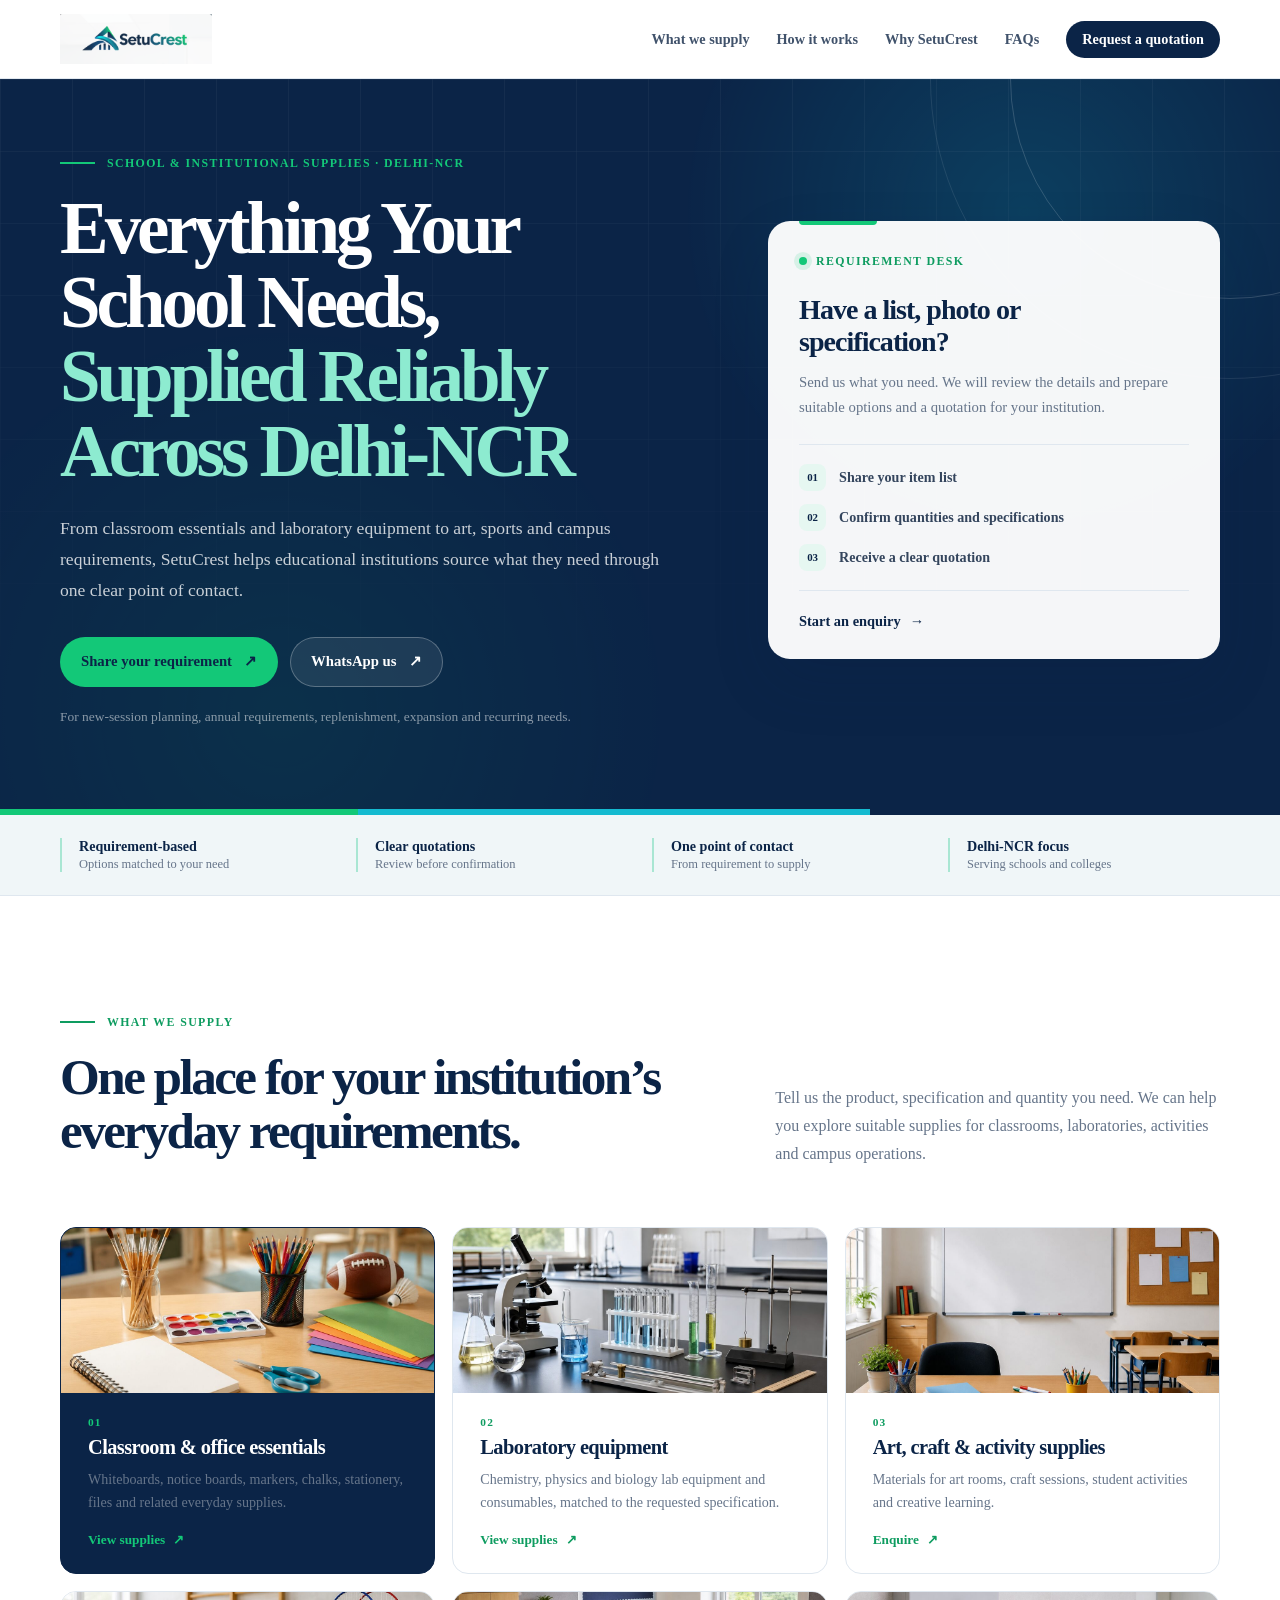
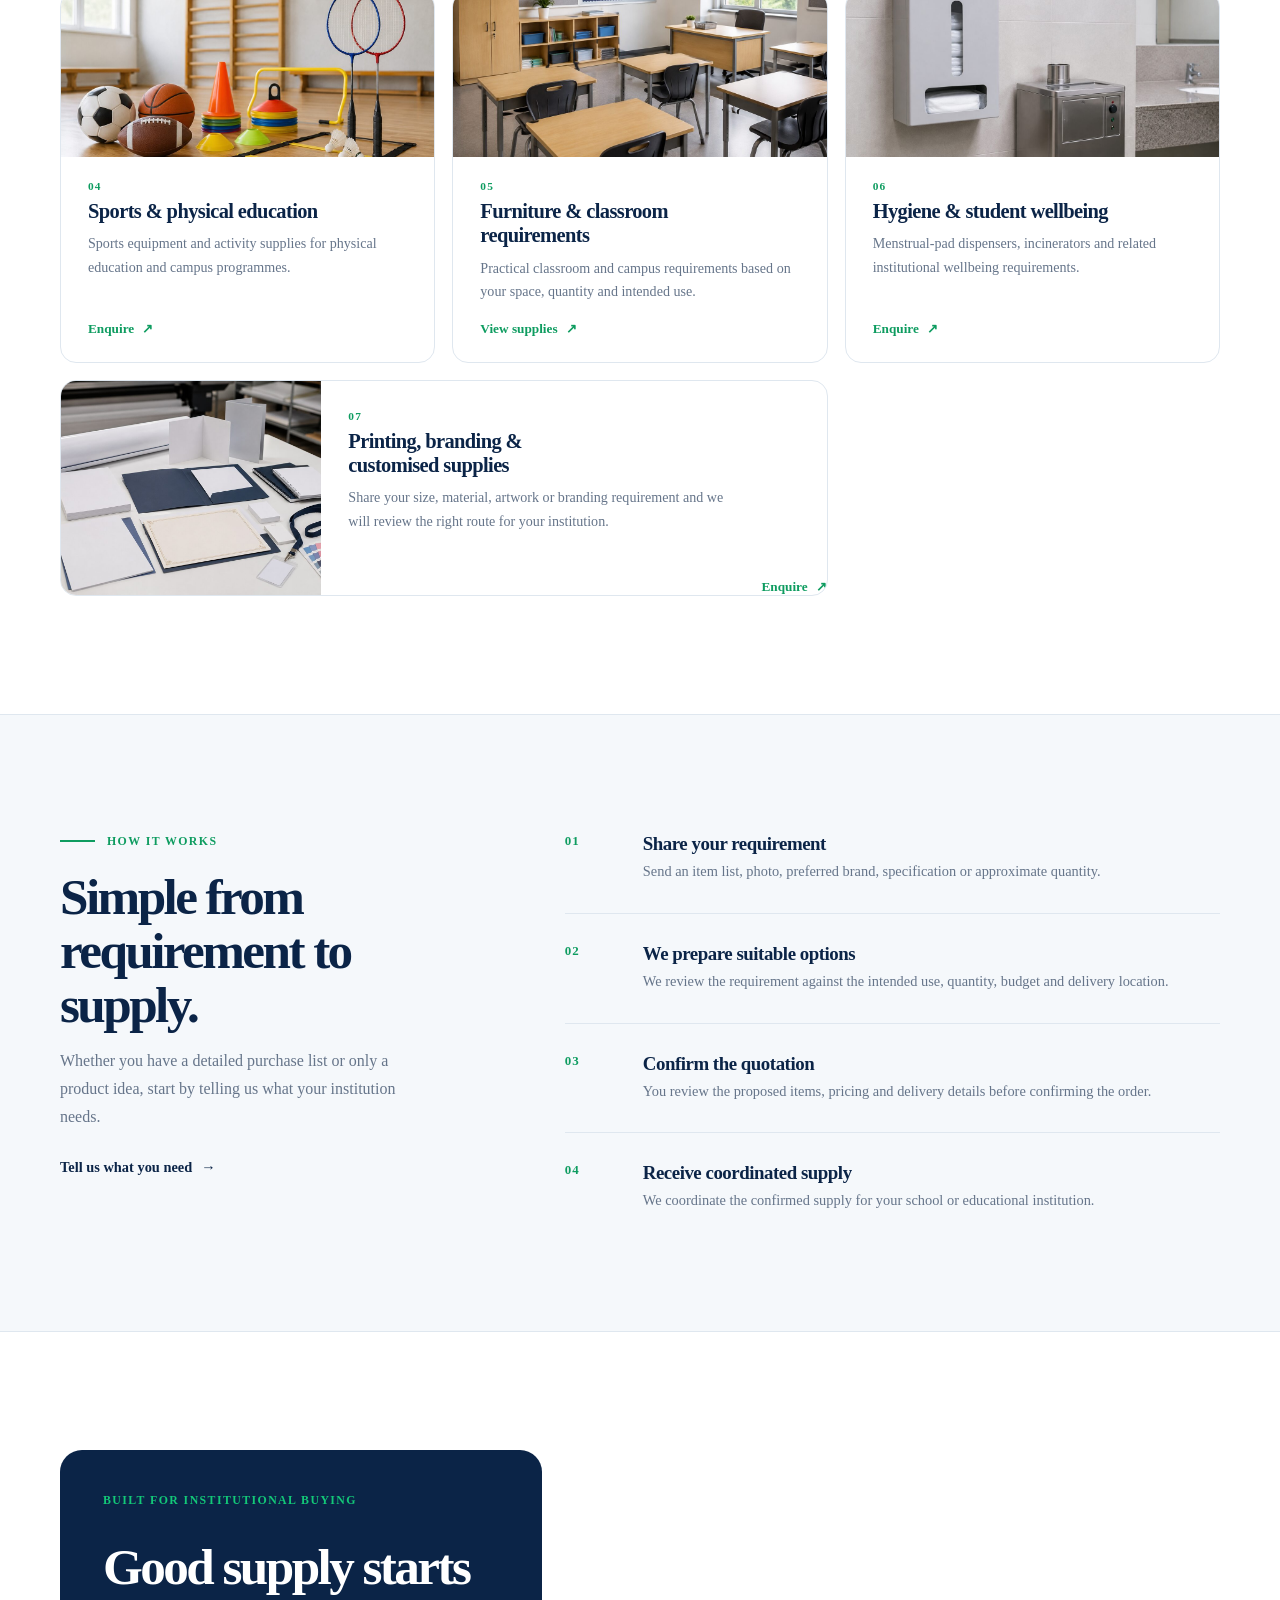
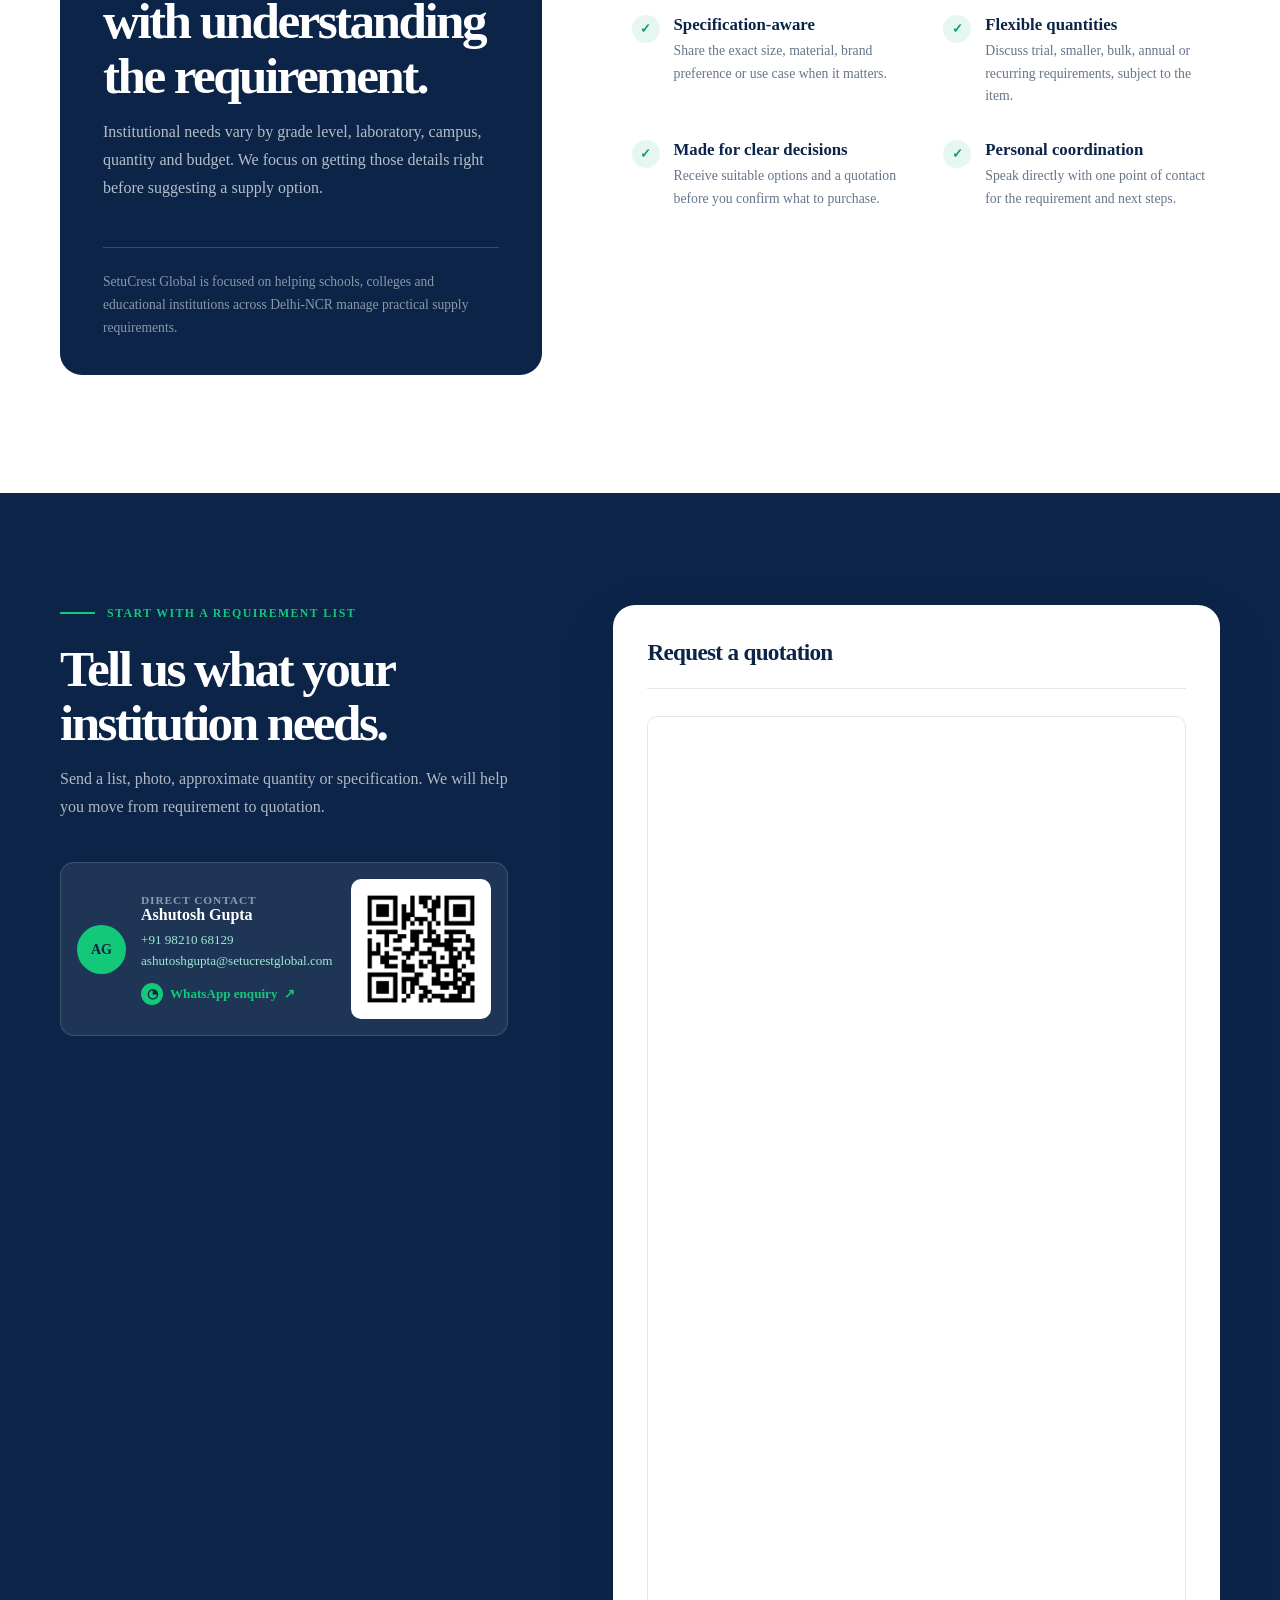
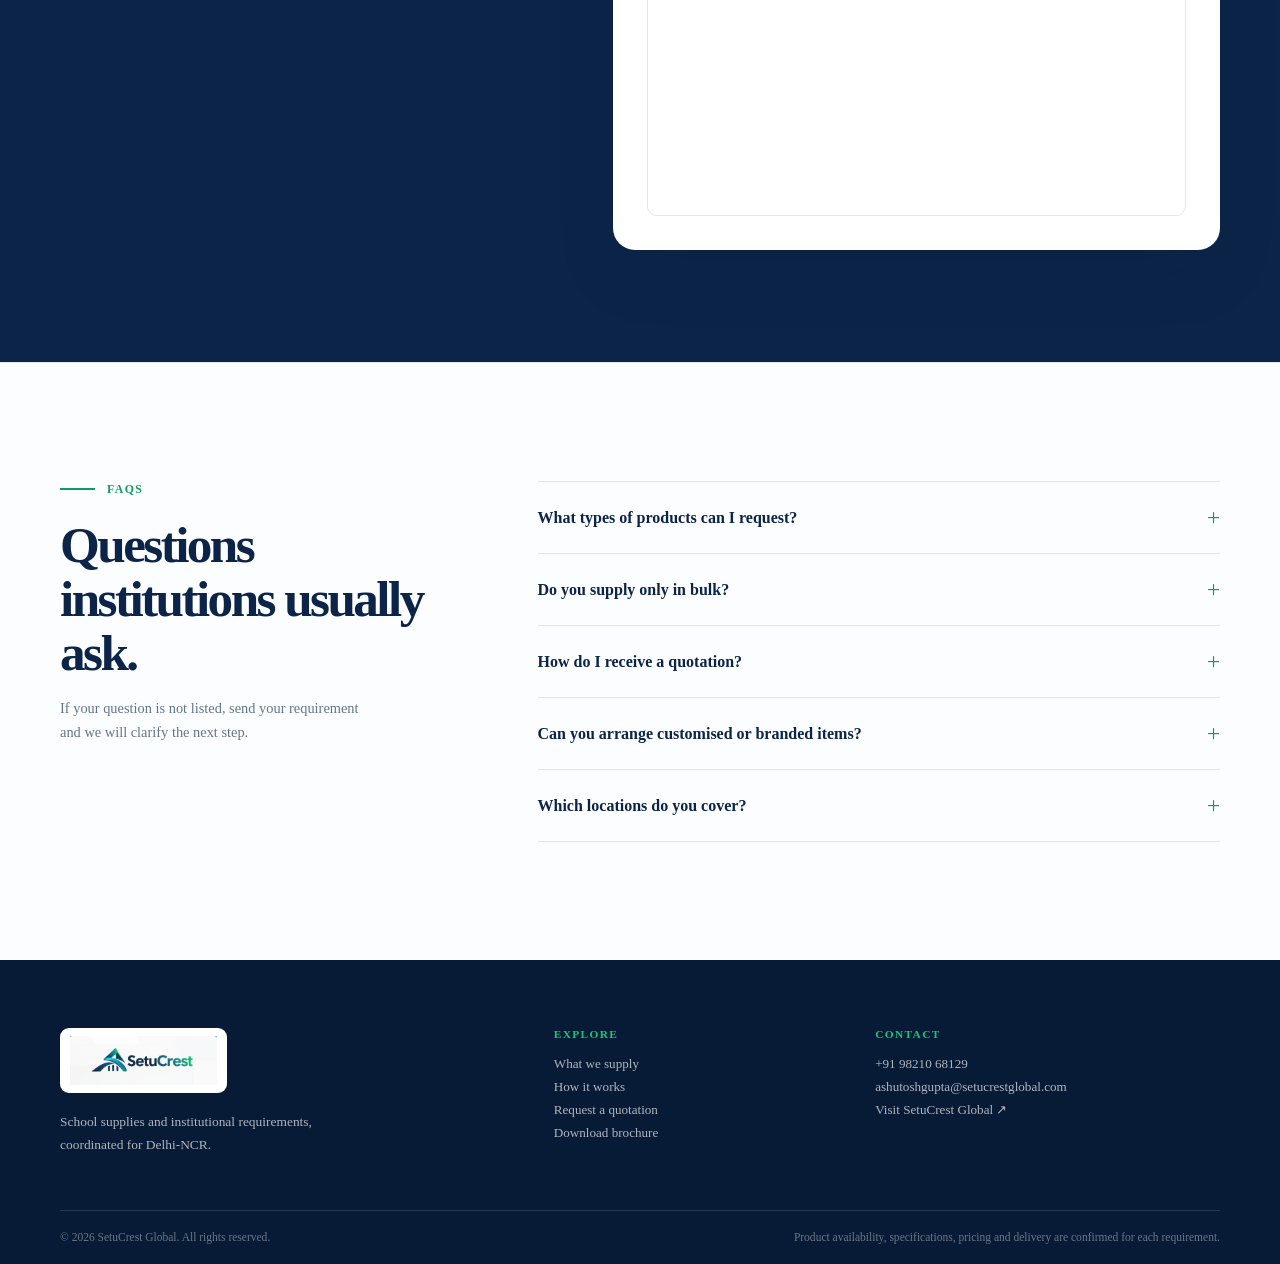
==== index.html @ 069b68ac "Add Microsoft Clarity tracking" ====
<!doctype html>
<html lang="en-IN">
<head>
  <!-- Google tag (gtag.js) -->
  <script async src="https://www.googletagmanager.com/gtag/js?id=G-3E05BDB3VY"></script>
  <script>
    window.dataLayer = window.dataLayer || [];
    function gtag(){dataLayer.push(arguments);}
    gtag('js', new Date());
    gtag('config', 'G-3E05BDB3VY');
  </script>
    <meta charset="utf-8">
    <meta name="viewport" content="width=device-width, initial-scale=1">
    <meta name="description" content="School supplies, laboratory equipment, stationery, art, sports and customised institutional supplies for schools and colleges across Delhi-NCR.">
    <meta name="robots" content="index, follow">
    <meta name="theme-color" content="#0b2447">
    <link rel="canonical" href="https://school-supplies.setucrestglobal.com/">

    <meta property="og:type" content="website">
    <meta property="og:title" content="School Supplies in Delhi-NCR | SetuCrest Global">
    <meta property="og:description" content="Requirement-based school and institutional supplies across Delhi-NCR.">
    <meta property="og:url" content="https://school-supplies.setucrestglobal.com/">
    <meta name="twitter:card" content="summary">
    <meta name="twitter:title" content="School Supplies in Delhi-NCR | SetuCrest Global">
    <meta name="twitter:description" content="Requirement-based school and institutional supplies across Delhi-NCR.">

    <title>School Supplies in Delhi-NCR | SetuCrest Global</title>
    <link rel="icon" href="assets/setucrest-logo.png" type="image/png">
    <link rel="stylesheet" href="styles.css">

    <script type="application/ld+json">
      {
        "@context": "https://schema.org",
        "@type": "Organization",
        "name": "SetuCrest Global",
        "url": "https://school-supplies.setucrestglobal.com/",
        "logo": "https://school-supplies.setucrestglobal.com/assets/setucrest-logo.png",
        "description": "Requirement-based school and institutional supplies for educational institutions across Delhi-NCR.",
        "areaServed": {
          "@type": "AdministrativeArea",
          "name": "Delhi-NCR"
        },
        "contactPoint": {
          "@type": "ContactPoint",
          "contactType": "sales",
          "telephone": "+91-98210-68129",
          "email": "ashutoshgupta@setucrestglobal.com",
          "availableLanguage": ["English", "Hindi"]
        }
      }
    </script>
    <!-- Microsoft Clarity: SetuCrest School Supplies -->
    <script type="text/javascript">
      (function(c,l,a,r,i,t,y){
        c[a]=c[a]||function(){(c[a].q=c[a].q||[]).push(arguments)};
        t=l.createElement(r);t.async=1;t.src="https://www.clarity.ms/tag/"+i;
        y=l.getElementsByTagName(r)[0];y.parentNode.insertBefore(t,y);
      })(window, document, "clarity", "script", "ye3j85ac3u");
    </script>
  </head>
  <body>
    <a class="skip-link" href="#main-content">Skip to content</a>

    <header class="site-header">
      <div class="container nav-wrap">
        <a class="brand" href="#top" aria-label="SetuCrest Global home">
          <img src="assets/setucrest-logo.png" alt="SetuCrest Global" width="300" height="100">
        </a>

        <button class="menu-toggle" type="button" aria-expanded="false" aria-controls="site-navigation">
          <span class="sr-only">Toggle navigation</span>
          <span></span><span></span><span></span>
        </button>

        <nav class="site-nav" id="site-navigation" aria-label="Primary navigation">
          <a href="#categories">What we supply</a>
          <a href="#how-it-works">How it works</a>
          <a href="#about">Why SetuCrest</a>
          <a href="#faqs">FAQs</a>
          <a class="nav-cta" href="#enquiry">Request a quotation</a>
        </nav>
      </div>
    </header>

    <main id="main-content">
      <section class="hero" id="top">
        <div class="hero-orb hero-orb-one" aria-hidden="true"></div>
        <div class="hero-orb hero-orb-two" aria-hidden="true"></div>
        <div class="container hero-grid">
          <div class="hero-copy">
            <p class="eyebrow"><span class="eyebrow-line"></span>School &amp; institutional supplies · Delhi-NCR</p>
            <h1>Everything Your School Needs, <span>Supplied Reliably Across Delhi-NCR</span></h1>
            <p class="hero-lede">From classroom essentials and laboratory equipment to art, sports and campus requirements, SetuCrest helps educational institutions source what they need through one clear point of contact.</p>
            <div class="hero-actions">
              <a class="button button-primary" href="#enquiry">Share your requirement <span aria-hidden="true">↗</span></a>
              <a class="button button-secondary" href="https://wa.me/919821068129?text=Hello%20SetuCrest%2C%20I%20would%20like%20to%20discuss%20school%20or%20institutional%20supplies." target="_blank" rel="noopener">WhatsApp us <span aria-hidden="true">↗</span></a>
            </div>
            <p class="hero-note">For new-session planning, annual requirements, replenishment, expansion and recurring needs.</p>
          </div>

          <div class="requirement-card" aria-label="Requirement support summary">
            <div class="card-topline"><span class="status-dot"></span> Requirement desk</div>
            <h2>Have a list, photo or specification?</h2>
            <p>Send us what you need. We will review the details and prepare suitable options and a quotation for your institution.</p>
            <div class="mini-list">
              <div><span class="mini-icon">01</span><span>Share your item list</span></div>
              <div><span class="mini-icon">02</span><span>Confirm quantities and specifications</span></div>
              <div><span class="mini-icon">03</span><span>Receive a clear quotation</span></div>
            </div>
            <a class="card-link" href="#enquiry">Start an enquiry <span aria-hidden="true">→</span></a>
          </div>
        </div>
        <div class="hero-bottom-line" aria-hidden="true"></div>
      </section>

      <section class="trust-strip" aria-label="Service highlights">
        <div class="container trust-grid">
          <div><strong>Requirement-based</strong><span>Options matched to your need</span></div>
          <div><strong>Clear quotations</strong><span>Review before confirmation</span></div>
          <div><strong>One point of contact</strong><span>From requirement to supply</span></div>
          <div><strong>Delhi-NCR focus</strong><span>Serving schools and colleges</span></div>
        </div>
      </section>

      <section class="section categories-section" id="categories">
        <div class="container">
          <div class="section-heading split-heading">
            <div>
              <p class="eyebrow eyebrow-dark"><span class="eyebrow-line"></span>What we supply</p>
              <h2>One place for your institution’s everyday requirements.</h2>
            </div>
            <p>Tell us the product, specification and quantity you need. We can help you explore suitable supplies for classrooms, laboratories, activities and campus operations.</p>
          </div>

          <div class="category-grid">
            <a class="category-card category-card-featured has-image category-card-link" href="school-stationery-classroom-supplies-delhi-ncr/" aria-label="View school stationery and classroom supplies">
              <div class="category-image"><img src="assets/classroom-supplies.jpg" alt="Whiteboard, notice board and stationery arranged in a school classroom" loading="lazy" width="1200" height="800"></div>
              <div>
                <p class="category-number">01</p>
                <h3>Classroom &amp; office essentials</h3>
                <p>Whiteboards, notice boards, markers, chalks, stationery, files and related everyday supplies.</p>
              </div>
              <span class="category-card-action">View supplies <span aria-hidden="true">↗</span></span>
            </a>

            <a class="category-card has-image category-card-link" href="school-laboratory-equipment-delhi-ncr/" aria-label="View school laboratory equipment">
              <div class="category-image"><img src="assets/laboratory-equipment.jpg" alt="Laboratory glassware, microscope and physics equipment for a school science lab" loading="lazy" width="1200" height="800"></div>
              <p class="category-number">02</p>
              <h3>Laboratory equipment</h3>
              <p>Chemistry, physics and biology lab equipment and consumables, matched to the requested specification.</p>
              <span class="category-card-action">View supplies <span aria-hidden="true">↗</span></span>
            </a>

            <article class="category-card has-image">
              <div class="category-image"><img src="assets/art-sports-supplies.jpg" alt="Art materials, stationery and sports supplies for school activities" loading="lazy" width="1200" height="800"></div>
              <p class="category-number">03</p>
              <h3>Art, craft &amp; activity supplies</h3>
              <p>Materials for art rooms, craft sessions, student activities and creative learning.</p>
              <a href="#enquiry" aria-label="Enquire about art craft and activity supplies">Enquire <span aria-hidden="true">↗</span></a>
            </article>

            <article class="category-card has-image">
              <div class="category-image"><img src="assets/sports-physical-education.jpg" alt="Football, basketball, badminton and training equipment for school physical education" loading="lazy" width="1200" height="800"></div>
              <p class="category-number">04</p>
              <h3>Sports &amp; physical education</h3>
              <p>Sports equipment and activity supplies for physical education and campus programmes.</p>
              <a href="#enquiry" aria-label="Enquire about sports and physical education supplies">Enquire <span aria-hidden="true">↗</span></a>
            </article>

            <a class="category-card has-image category-card-link" href="school-furniture-delhi-ncr/" aria-label="View school furniture and classroom requirements">
              <div class="category-image"><img src="assets/school-furniture.jpg" alt="Student desks, chairs, teacher table and storage for a school classroom" loading="lazy" width="1200" height="800"></div>
              <p class="category-number">05</p>
              <h3>Furniture &amp; classroom requirements</h3>
              <p>Practical classroom and campus requirements based on your space, quantity and intended use.</p>
              <span class="category-card-action">View supplies <span aria-hidden="true">↗</span></span>
            </a>

            <article class="category-card has-image">
              <div class="category-image"><img src="assets/hygiene-wellbeing.jpg" alt="Wall-mounted menstrual-pad dispenser and institutional sanitary-waste incinerator" loading="lazy" width="1200" height="800"></div>
              <p class="category-number">06</p>
              <h3>Hygiene &amp; student wellbeing</h3>
              <p>Menstrual-pad dispensers, incinerators and related institutional wellbeing requirements.</p>
              <a href="#enquiry" aria-label="Enquire about hygiene and student wellbeing products">Enquire <span aria-hidden="true">↗</span></a>
            </article>

            <article class="category-card category-card-wide has-image">
              <div class="category-image"><img src="assets/printing-customised.jpg" alt="School brochures, folders, certificates, notebooks and printing collateral" loading="lazy" width="1200" height="800"></div>
              <div class="category-card-wide-copy">
                <p class="category-number">07</p>
                <h3>Printing, branding &amp; customised supplies</h3>
                <p>Share your size, material, artwork or branding requirement and we will review the right route for your institution.</p>
              </div>
              <a href="#enquiry" aria-label="Enquire about printing branding and customised supplies">Enquire <span aria-hidden="true">↗</span></a>
            </article>
          </div>
        </div>
      </section>

      <section class="section process-section" id="how-it-works">
        <div class="container process-grid">
          <div class="process-intro">
            <p class="eyebrow eyebrow-dark"><span class="eyebrow-line"></span>How it works</p>
            <h2>Simple from requirement to supply.</h2>
            <p>Whether you have a detailed purchase list or only a product idea, start by telling us what your institution needs.</p>
            <a class="text-link" href="#enquiry">Tell us what you need <span aria-hidden="true">→</span></a>
          </div>

          <div class="process-list">
            <article class="process-step">
              <span class="step-number">01</span>
              <div><h3>Share your requirement</h3><p>Send an item list, photo, preferred brand, specification or approximate quantity.</p></div>
            </article>
            <article class="process-step">
              <span class="step-number">02</span>
              <div><h3>We prepare suitable options</h3><p>We review the requirement against the intended use, quantity, budget and delivery location.</p></div>
            </article>
            <article class="process-step">
              <span class="step-number">03</span>
              <div><h3>Confirm the quotation</h3><p>You review the proposed items, pricing and delivery details before confirming the order.</p></div>
            </article>
            <article class="process-step">
              <span class="step-number">04</span>
              <div><h3>Receive coordinated supply</h3><p>We coordinate the confirmed supply for your school or educational institution.</p></div>
            </article>
          </div>
        </div>
      </section>

      <section class="section about-section" id="about">
        <div class="container about-grid">
          <div class="about-panel">
            <p class="panel-kicker">Built for institutional buying</p>
            <h2>Good supply starts with understanding the requirement.</h2>
            <p>Institutional needs vary by grade level, laboratory, campus, quantity and budget. We focus on getting those details right before suggesting a supply option.</p>
            <div class="panel-rule"></div>
            <p class="panel-note">SetuCrest Global is focused on helping schools, colleges and educational institutions across Delhi-NCR manage practical supply requirements.</p>
          </div>

          <div class="about-points">
            <article><span class="point-mark">✓</span><div><h3>Specification-aware</h3><p>Share the exact size, material, brand preference or use case when it matters.</p></div></article>
            <article><span class="point-mark">✓</span><div><h3>Flexible quantities</h3><p>Discuss trial, smaller, bulk, annual or recurring requirements, subject to the item.</p></div></article>
            <article><span class="point-mark">✓</span><div><h3>Made for clear decisions</h3><p>Receive suitable options and a quotation before you confirm what to purchase.</p></div></article>
            <article><span class="point-mark">✓</span><div><h3>Personal coordination</h3><p>Speak directly with one point of contact for the requirement and next steps.</p></div></article>
          </div>
        </div>
      </section>

      <section class="enquiry-section" id="enquiry">
        <div class="container enquiry-grid">
          <div class="enquiry-copy">
            <p class="eyebrow"><span class="eyebrow-line"></span>Start with a requirement list</p>
            <h2>Tell us what your institution needs.</h2>
            <p>Send a list, photo, approximate quantity or specification. We will help you move from requirement to quotation.</p>
            <div class="contact-card contact-card-combined">
              <div class="contact-avatar">AG</div>
              <div class="contact-details"><p class="contact-label">Direct contact</p><h3>Ashutosh Gupta</h3><div class="contact-links"><a href="tel:+919821068129">+91 98210 68129</a><a href="mailto:ashutoshgupta@setucrestglobal.com">ashutoshgupta@setucrestglobal.com</a><a class="contact-whatsapp" href="https://wa.me/919821068129?text=Hello%20SetuCrest%2C%20I%20would%20like%20to%20share%20a%20school%20supply%20requirement." target="_blank" rel="noopener"><span class="whatsapp-mark">◔</span> WhatsApp enquiry <span aria-hidden="true">↗</span></a></div></div>
              <a class="contact-qr" href="https://wa.me/919821068129?text=Hello%20SetuCrest%2C%20I%20would%20like%20to%20share%20a%20school%20supply%20requirement." target="_blank" rel="noopener" aria-label="Open SetuCrest WhatsApp enquiry"><img src="assets/whatsapp-qr.png" alt="WhatsApp enquiry QR code" width="140" height="140"></a>
            </div>
          </div>

          <div class="enquiry-form enquiry-form-zoho">
            <div class="form-intro"><h3>Request a quotation</h3></div>
            <div class="zoho-form-frame">
              <iframe title="SetuCrest school supplies enquiry form" src="https://forms.zohopublic.in/ashutoshguptasetucre1/form/Leads/formperma/qYFWn7FmaYGUV82raYwGZ9ZBOwMLQ9_CESckFIrBi7g" loading="lazy" width="100%" height="1100" frameborder="0" scrolling="no"></iframe>
            </div>
          </div>
        </div>
      </section>

      <section class="section faq-section" id="faqs">
        <div class="container faq-grid">
          <div><p class="eyebrow eyebrow-dark"><span class="eyebrow-line"></span>FAQs</p><h2>Questions institutions usually ask.</h2><p class="faq-intro">If your question is not listed, send your requirement and we will clarify the next step.</p></div>
          <div class="faq-list">
            <details><summary>What types of products can I request?</summary><p>You can enquire about classroom and office essentials, laboratory equipment, art and craft supplies, sports equipment, furniture and classroom requirements, hygiene products, and printing or customised supplies.</p></details>
            <details><summary>Do you supply only in bulk?</summary><p>We discuss trial, smaller, bulk, annual and recurring requirements depending on the product, specification and supplier capability. Share the quantity you need for confirmation.</p></details>
            <details><summary>How do I receive a quotation?</summary><p>Send the product details, specifications, quantity, delivery location and preferred timeline. We review the requirement and respond with suitable options and quotation details.</p></details>
            <details><summary>Can you arrange customised or branded items?</summary><p>Yes, you can share your artwork, branding, dimensions, material or other specifications. We will review the requirement and confirm what can be arranged.</p></details>
            <details><summary>Which locations do you cover?</summary><p>Our current service focus is Delhi-NCR, including Delhi, Gurugram, Noida, Greater Noida, Ghaziabad and Faridabad. Share your exact delivery location when you enquire.</p></details>
          </div>
        </div>
      </section>
    </main>

    <footer class="site-footer">
      <div class="container footer-main">
        <div><a class="footer-brand" href="#top"><img src="assets/setucrest-logo.png" alt="SetuCrest Global" width="240" height="80"></a><p>School supplies and institutional requirements, coordinated for Delhi-NCR.</p></div>
        <div class="footer-links"><p class="footer-label">Explore</p><a href="#categories">What we supply</a><a href="#how-it-works">How it works</a><a href="#enquiry">Request a quotation</a><a href="assets/setucrest-school-supplies-brochure.pdf" target="_blank" rel="noopener">Download brochure</a></div>
        <div class="footer-links"><p class="footer-label">Contact</p><a href="tel:+919821068129">+91 98210 68129</a><a href="mailto:ashutoshgupta@setucrestglobal.com">ashutoshgupta@setucrestglobal.com</a><a href="https://setucrestglobal.com/" target="_blank" rel="noopener">Visit SetuCrest Global ↗</a></div>
      </div>
      <div class="container footer-bottom"><span>© <span id="current-year">2026</span> SetuCrest Global. All rights reserved.</span><span>Product availability, specifications, pricing and delivery are confirmed for each requirement.</span></div>
    </footer>

    <script src="script.js"></script>
  </body>
</html>
---- styles.css ----
:root {
  --navy: #0b2447;
  --navy-2: #102f59;
  --ink: #142238;
  --muted: #66758a;
  --line: #dfe7ef;
  --soft: #f5f8fb;
  --white: #ffffff;
  --green: #13c878;
  --green-dark: #0e9c60;
  --cyan: #14bad0;
  --shadow: 0 24px 60px rgba(11, 36, 71, .12);
  --radius: 22px;
}

* { box-sizing: border-box; }
html { scroll-behavior: smooth; }
body { margin: 0; color: var(--ink); background: var(--white); font-family: Inter, ui-sans-serif, system-ui, -apple-system, BlinkMacSystemFont, "Segoe UI", sans-serif; font-size: 1rem; line-height: 1.6; }
body, button, input, select, textarea { font: inherit; }
a { color: inherit; text-decoration: none; }
button, a { -webkit-tap-highlight-color: transparent; }
img { display: block; max-width: 100%; height: auto; }
.container { width: min(1160px, calc(100% - 48px)); margin: 0 auto; }
.sr-only { position: absolute; width: 1px; height: 1px; padding: 0; margin: -1px; overflow: hidden; clip: rect(0, 0, 0, 0); white-space: nowrap; border: 0; }
.skip-link { position: fixed; top: 12px; left: 12px; z-index: 100; padding: 10px 14px; color: var(--white); background: var(--navy); border-radius: 8px; transform: translateY(-160%); transition: transform .2s ease; }
.skip-link:focus { transform: translateY(0); }

.site-header { position: sticky; top: 0; z-index: 20; background: rgba(255, 255, 255, .94); border-bottom: 1px solid rgba(223, 231, 239, .9); backdrop-filter: blur(16px); }
.nav-wrap { display: flex; align-items: center; justify-content: space-between; min-height: 78px; gap: 32px; }
.brand { width: 152px; flex: 0 0 auto; }
.brand img { width: 100%; height: auto; }
.site-nav { display: flex; align-items: center; gap: 27px; font-size: .89rem; font-weight: 600; color: #40526b; }
.site-nav a:not(.nav-cta) { transition: color .2s ease; }
.site-nav a:not(.nav-cta):hover, .site-nav a:not(.nav-cta):focus-visible { color: var(--navy); }
.nav-cta { padding: 10px 16px; color: var(--white); background: var(--navy); border-radius: 999px; transition: background .2s ease, transform .2s ease; }
.nav-cta:hover, .nav-cta:focus-visible { background: var(--navy-2); transform: translateY(-1px); }
.menu-toggle { display: none; padding: 8px; background: transparent; border: 0; cursor: pointer; }
.menu-toggle span:not(.sr-only) { display: block; width: 22px; height: 2px; margin: 5px 0; background: var(--navy); }

.hero { position: relative; overflow: hidden; color: var(--white); background: var(--navy); isolation: isolate; }
.hero::before { content: ""; position: absolute; inset: 0; z-index: -2; opacity: .32; background: radial-gradient(circle at 80% 18%, rgba(20, 186, 208, .56), transparent 29%), radial-gradient(circle at 22% 86%, rgba(19, 200, 120, .24), transparent 34%); }
.hero::after { content: ""; position: absolute; inset: 0; z-index: -1; opacity: .1; background-image: linear-gradient(rgba(255,255,255,.4) 1px, transparent 1px), linear-gradient(90deg, rgba(255,255,255,.4) 1px, transparent 1px); background-size: 72px 72px; mask-image: linear-gradient(to bottom, black, transparent 86%); }
.hero-orb { position: absolute; border: 1px solid rgba(255,255,255,.16); border-radius: 50%; pointer-events: none; }
.hero-orb-one { width: 440px; height: 440px; right: -170px; top: -220px; }
.hero-orb-two { width: 600px; height: 600px; right: -250px; top: -300px; opacity: .55; }
.hero-grid { display: grid; grid-template-columns: minmax(0, 1.16fr) minmax(360px, .84fr); align-items: center; gap: 84px; min-height: 594px; padding-top: 76px; padding-bottom: 90px; }
.hero-copy { max-width: 700px; }
.eyebrow { display: flex; align-items: center; gap: 12px; margin: 0 0 20px; color: var(--green); font-size: .74rem; font-weight: 800; letter-spacing: .12em; line-height: 1.4; text-transform: uppercase; }
.eyebrow-dark { color: var(--green-dark); }
.eyebrow-line { display: inline-block; width: 35px; height: 2px; background: currentColor; }
h1, h2, h3, p { margin-top: 0; }
h1 { max-width: 730px; margin-bottom: 24px; font-size: clamp(2.8rem, 5.7vw, 5.3rem); letter-spacing: -.055em; line-height: 1.02; }
h1 span { color: #8debd0; }
.hero-lede { max-width: 635px; margin-bottom: 31px; color: rgba(255,255,255,.78); font-size: 1.1rem; line-height: 1.75; }
.hero-actions { display: flex; flex-wrap: wrap; align-items: center; gap: 12px; }
.button { display: inline-flex; align-items: center; justify-content: center; gap: 12px; min-height: 50px; padding: 13px 20px; border: 1px solid transparent; border-radius: 999px; font-weight: 750; font-size: .92rem; line-height: 1.2; cursor: pointer; transition: transform .2s ease, background .2s ease, border-color .2s ease; }
.button:hover, .button:focus-visible { transform: translateY(-2px); }
.button-primary { color: var(--navy); background: var(--green); }
.button-primary:hover, .button-primary:focus-visible { background: #36dc91; }
.button-secondary { color: var(--white); border-color: rgba(255,255,255,.27); background: rgba(255,255,255,.08); }
.button-secondary:hover, .button-secondary:focus-visible { background: rgba(255,255,255,.16); }
.hero-note { margin: 22px 0 0; color: rgba(255,255,255,.52); font-size: .84rem; }
.requirement-card { position: relative; padding: 33px 31px 29px; color: var(--ink); background: rgba(255,255,255,.96); border-radius: var(--radius); box-shadow: var(--shadow); }
.requirement-card::before { content: ""; position: absolute; left: 31px; top: 0; width: 78px; height: 4px; background: var(--green); border-radius: 0 0 6px 6px; }
.card-topline { display: flex; align-items: center; gap: 9px; margin-bottom: 25px; color: var(--green-dark); font-size: .74rem; font-weight: 800; letter-spacing: .12em; text-transform: uppercase; }
.status-dot { width: 8px; height: 8px; background: var(--green); border-radius: 50%; box-shadow: 0 0 0 5px rgba(19, 200, 120, .13); }
.requirement-card h2 { max-width: 280px; margin-bottom: 11px; color: var(--navy); font-size: 1.75rem; letter-spacing: -.035em; line-height: 1.16; }
.requirement-card > p { margin-bottom: 24px; color: var(--muted); font-size: .92rem; line-height: 1.7; }
.mini-list { display: grid; gap: 13px; padding: 19px 0; border-top: 1px solid var(--line); border-bottom: 1px solid var(--line); }
.mini-list > div { display: flex; align-items: center; gap: 13px; color: #34455d; font-size: .88rem; font-weight: 650; }
.mini-icon { display: inline-grid; place-items: center; width: 27px; height: 27px; color: var(--navy); background: #e6f7f1; border-radius: 8px; font-size: .68rem; font-weight: 850; }
.card-link, .text-link { display: inline-flex; align-items: center; gap: 9px; margin-top: 22px; color: var(--navy); font-weight: 800; font-size: .9rem; }
.card-link:hover, .text-link:hover { color: var(--green-dark); }
.hero-bottom-line { position: absolute; bottom: 0; left: 0; width: 100%; height: 6px; background: linear-gradient(90deg, var(--green) 0 28%, var(--cyan) 28% 68%, transparent 68%); }

.trust-strip { background: #f0f6f8; border-bottom: 1px solid var(--line); }
.trust-grid { display: grid; grid-template-columns: repeat(4, 1fr); gap: 24px; padding-top: 23px; padding-bottom: 23px; }
.trust-grid > div { display: grid; gap: 2px; padding-left: 17px; border-left: 2px solid #a9e6d3; }
.trust-grid strong { color: var(--navy); font-size: .88rem; }
.trust-grid span { color: var(--muted); font-size: .78rem; }

.section { padding: 118px 0; }
.split-heading { display: grid; grid-template-columns: minmax(0, 1fr) minmax(280px, .7fr); align-items: end; gap: 80px; margin-bottom: 53px; }
.section-heading h2, .process-intro h2, .about-panel h2, .enquiry-copy h2, .faq-grid h2 { margin-bottom: 15px; color: var(--navy); font-size: clamp(2.15rem, 4vw, 3.6rem); letter-spacing: -.05em; line-height: 1.06; }
.split-heading > p { margin-bottom: 6px; color: var(--muted); line-height: 1.75; }
.category-grid { display: grid; grid-template-columns: repeat(3, 1fr); gap: 17px; }
.category-card { position: relative; display: flex; flex-direction: column; min-height: 335px; padding: 29px 27px 25px; background: var(--white); border: 1px solid var(--line); border-radius: 16px; transition: transform .2s ease, box-shadow .2s ease, border-color .2s ease; }
.category-card:hover { transform: translateY(-5px); border-color: #b9d8dc; box-shadow: 0 18px 35px rgba(11,36,71,.09); }
.category-card-featured { color: var(--white); background: var(--navy); border-color: var(--navy); }
.category-card-featured h3, .category-card-featured p:not(.category-number) { color: var(--white); }
.category-card-featured p:not(.category-number) { color: rgba(255,255,255,.67); }
.category-card-wide { grid-column: span 2; min-height: 214px; flex-direction: row; align-items: flex-start; gap: 28px; }
.category-card-wide .category-icon { flex: 0 0 auto; }
.category-card-wide a { margin-top: 4px; margin-left: auto; white-space: nowrap; }
.category-card-wide.has-image { gap: 0; align-items: stretch; padding: 0; }
.category-card-wide.has-image .category-image { flex: 0 0 34%; width: 34%; height: auto; min-height: 214px; margin: 0; }
.category-card-wide-copy { display: flex; flex-direction: column; align-items: flex-start; padding: 29px 27px 25px; }
.category-card-wide.has-image .category-card-wide-copy a { margin-top: auto; margin-left: 0; }
.category-card.has-image { overflow: hidden; padding-top: 0; }
.category-image { height: 165px; margin: 0 -27px 23px; overflow: hidden; background: #eaf1f3; }
.category-image img { display: block; width: 100%; height: 100%; object-fit: cover; }
.category-card.has-image .category-number, .category-card.has-image h3, .category-card.has-image p:not(.category-number), .category-card.has-image a { margin-left: 0; margin-right: 0; }
.category-card-featured.has-image .category-image { background: #173b61; }
.category-card-featured.has-image h3 { color: var(--white); }
.category-card-featured.has-image a { color: var(--green); }
.category-icon { position: relative; width: 49px; height: 49px; margin-bottom: 25px; color: var(--navy); background: #eaf8f3; border-radius: 14px; }
.category-card-featured .category-icon { color: var(--navy); background: rgba(255,255,255,.9); }
.category-number { margin-bottom: 7px; color: var(--green-dark); font-size: .71rem; font-weight: 850; letter-spacing: .1em; }
.category-card-featured .category-number { color: var(--green); }
.category-card h3 { max-width: 240px; margin-bottom: 9px; color: var(--navy); font-size: 1.28rem; letter-spacing: -.03em; line-height: 1.18; }
.category-card > div + .category-number { margin-top: 0; }
.category-card p:not(.category-number) { margin-bottom: 18px; color: var(--muted); font-size: .88rem; line-height: 1.65; }
.category-card a { display: inline-flex; align-items: center; gap: 8px; margin-top: auto; color: var(--green-dark); font-size: .83rem; font-weight: 800; }
.category-card-featured a { color: var(--green); }

/* Small CSS illustrations support the product cards without external image dependencies. */
.icon-board::before { content: ""; position: absolute; left: 12px; top: 12px; width: 25px; height: 17px; border: 2px solid currentColor; border-radius: 3px; }
.icon-board span::before, .icon-board span::after { content: ""; position: absolute; left: 17px; bottom: 11px; width: 2px; height: 9px; background: currentColor; }
.icon-board span::after { left: 30px; }
.icon-board i { position: absolute; left: 17px; bottom: 8px; width: 15px; height: 2px; background: currentColor; }
.icon-flask::before { content: ""; position: absolute; left: 20px; top: 10px; width: 9px; height: 14px; border: 2px solid currentColor; border-top: 0; }
.icon-flask::after { content: ""; position: absolute; left: 17px; top: 24px; width: 16px; height: 10px; border: 2px solid currentColor; border-top: 0; border-radius: 0 0 8px 8px; transform: skew(-15deg); }
.icon-flask span { position: absolute; left: 18px; top: 8px; width: 13px; height: 2px; background: currentColor; }
.icon-palette::before { content: ""; position: absolute; left: 11px; top: 13px; width: 27px; height: 23px; border: 2px solid currentColor; border-radius: 50% 45% 50% 35%; }
.icon-palette span, .icon-palette i, .icon-palette b { position: absolute; width: 4px; height: 4px; background: currentColor; border-radius: 50%; }
.icon-palette span { left: 18px; top: 18px; }.icon-palette i { left: 27px; top: 16px; }.icon-palette b { left: 31px; top: 25px; }
.icon-sport::before { content: ""; position: absolute; left: 13px; top: 13px; width: 23px; height: 23px; border: 2px solid currentColor; border-radius: 50%; }
.icon-sport span::before, .icon-sport span::after { content: ""; position: absolute; left: 24px; top: 14px; width: 2px; height: 21px; background: currentColor; transform: rotate(45deg); }
.icon-sport span::after { transform: rotate(-45deg); }
.icon-chair::before { content: ""; position: absolute; left: 13px; top: 13px; width: 23px; height: 13px; border: 2px solid currentColor; border-radius: 3px; }
.icon-chair span::before, .icon-chair span::after { content: ""; position: absolute; left: 16px; top: 28px; width: 2px; height: 10px; background: currentColor; transform: rotate(10deg); }.icon-chair span::after { left: 32px; transform: rotate(-10deg); }
.icon-chair i { position: absolute; left: 13px; top: 25px; width: 23px; height: 2px; background: currentColor; }
.icon-care::before { content: "+"; position: absolute; inset: 8px; display: grid; place-items: center; border: 2px solid currentColor; border-radius: 50%; font-size: 23px; font-weight: 500; line-height: 1; }
.icon-print::before { content: ""; position: absolute; left: 13px; top: 17px; width: 23px; height: 16px; border: 2px solid currentColor; border-radius: 3px; }.icon-print span::before { content: ""; position: absolute; left: 17px; top: 10px; width: 15px; height: 11px; border: 2px solid currentColor; background: #eaf8f3; }.icon-print i { position: absolute; left: 18px; bottom: 8px; width: 14px; height: 5px; border-top: 2px solid currentColor; border-bottom: 2px solid currentColor; }

.process-section { background: var(--soft); border-top: 1px solid var(--line); border-bottom: 1px solid var(--line); }
.process-grid { display: grid; grid-template-columns: minmax(280px, .74fr) minmax(0, 1.26fr); gap: 120px; }
.process-intro > p:not(.eyebrow) { max-width: 355px; margin-bottom: 0; color: var(--muted); line-height: 1.75; }
.process-intro .text-link { margin-top: 28px; }
.process-list { display: grid; gap: 0; }
.process-step { display: grid; grid-template-columns: 55px 1fr; gap: 23px; padding: 0 0 29px; margin-bottom: 29px; border-bottom: 1px solid var(--line); }
.process-step:last-child { padding-bottom: 0; margin-bottom: 0; border-bottom: 0; }
.step-number { color: var(--green-dark); font-size: .81rem; font-weight: 850; letter-spacing: .08em; }
.process-step h3 { margin-bottom: 5px; color: var(--navy); font-size: 1.18rem; letter-spacing: -.025em; }
.process-step p { margin: 0; color: var(--muted); font-size: .9rem; line-height: 1.65; }

.about-grid { display: grid; grid-template-columns: minmax(0, .9fr) minmax(0, 1.1fr); gap: 90px; align-items: stretch; }
.about-panel { padding: 43px 43px 36px; color: var(--white); background: var(--navy); border-radius: var(--radius); }
.panel-kicker { margin-bottom: 32px; color: var(--green); font-size: .74rem; font-weight: 850; letter-spacing: .12em; text-transform: uppercase; }
.about-panel h2 { color: var(--white); }
.about-panel > p:not(.panel-kicker):not(.panel-note) { color: rgba(255,255,255,.7); line-height: 1.75; }
.panel-rule { width: 100%; height: 1px; margin: 45px 0 22px; background: rgba(255,255,255,.18); }
.panel-note { margin-bottom: 0; color: rgba(255,255,255,.53); font-size: .85rem; line-height: 1.7; }
.about-points { display: grid; grid-template-columns: 1fr 1fr; gap: 32px 35px; align-content: center; }
.about-points article { display: grid; grid-template-columns: 28px 1fr; gap: 14px; }
.point-mark { display: grid; place-items: center; width: 28px; height: 28px; color: var(--green-dark); background: #e6f7f1; border-radius: 50%; font-size: .84rem; font-weight: 850; }
.about-points h3 { margin: 0 0 5px; color: var(--navy); font-size: 1.05rem; }
.about-points p { margin: 0; color: var(--muted); font-size: .86rem; line-height: 1.65; }

.enquiry-section { padding: 112px 0; color: var(--white); background: var(--navy); }
.enquiry-grid { display: grid; grid-template-columns: minmax(0, .85fr) minmax(450px, 1.15fr); gap: 105px; align-items: start; }
.enquiry-copy h2 { color: var(--white); }
.enquiry-copy > p:not(.eyebrow) { max-width: 450px; color: rgba(255,255,255,.68); line-height: 1.75; }
.contact-card { display: flex; align-items: center; gap: 15px; margin-top: 41px; padding: 16px; background: rgba(255,255,255,.08); border: 1px solid rgba(255,255,255,.15); border-radius: 14px; }
.contact-card-combined { display: grid; grid-template-columns: 49px minmax(0, 1fr) 140px; align-items: center; }
.contact-avatar { display: grid; place-items: center; width: 49px; height: 49px; color: var(--navy); background: var(--green); border-radius: 50%; font-size: .88rem; font-weight: 850; }
.contact-card p, .contact-card h3 { margin: 0; }.contact-label { color: rgba(255,255,255,.5); font-size: .71rem; font-weight: 750; letter-spacing: .08em; text-transform: uppercase; }.contact-card h3 { color: var(--white); font-size: 1rem; }.contact-card a { display: inline-block; margin-right: 13px; color: #9ee9d4; font-size: .82rem; }.contact-card a:hover { color: var(--white); }
.contact-details { min-width: 0; }
.contact-links { display: grid; gap: 5px; margin-top: 8px; }
.contact-links a { width: fit-content; margin: 0; }
.contact-whatsapp { display: inline-flex !important; align-items: center; gap: 7px; margin-top: 9px !important; color: var(--green) !important; font-weight: 800; }
.whatsapp-mark { display: inline-grid; place-items: center; width: 22px; height: 22px; color: var(--navy); background: var(--green); border-radius: 50%; font-size: .8rem; }
.contact-qr { display: block; margin: 0 !important; }
.contact-qr img { display: block; width: 140px; height: 140px; padding: 8px; background: var(--white); border-radius: 10px; image-rendering: pixelated; }
.enquiry-form { padding: 34px; color: var(--ink); background: var(--white); border-radius: var(--radius); box-shadow: var(--shadow); }
.form-intro { display: flex; justify-content: space-between; gap: 20px; align-items: end; margin-bottom: 27px; padding-bottom: 22px; border-bottom: 1px solid var(--line); }.form-intro h3 { margin: 0; color: var(--navy); font-size: 1.45rem; letter-spacing: -.03em; }.form-intro p { max-width: 215px; margin: 0; color: var(--muted); font-size: .78rem; line-height: 1.5; }
.zoho-form-frame { height: 1100px; overflow: hidden; border: 1px solid var(--line); border-radius: 10px; background: #fbfcfd; }
.zoho-form-frame iframe { display: block; width: 100%; height: 1100px; border: 0; overflow: hidden; background: var(--white); }
.enquiry-form label { display: grid; gap: 7px; margin-bottom: 17px; color: #4c5c70; font-size: .76rem; font-weight: 800; letter-spacing: .02em; }.enquiry-form input, .enquiry-form select, .enquiry-form textarea { width: 100%; padding: 12px 13px; color: var(--ink); background: #fbfcfd; border: 1px solid #d6e0e8; border-radius: 9px; outline: 0; font-size: .9rem; font-weight: 500; letter-spacing: 0; resize: vertical; transition: border-color .2s ease, box-shadow .2s ease; }.enquiry-form input:focus, .enquiry-form select:focus, .enquiry-form textarea:focus { border-color: var(--cyan); box-shadow: 0 0 0 3px rgba(20,186,208,.14); }.form-row { display: grid; grid-template-columns: 1fr 1fr; gap: 15px; }.form-button { width: 100%; margin-top: 3px; border: 0; }.form-note, .form-status { margin: 13px 0 0; color: var(--muted); font-size: .73rem; line-height: 1.5; }.form-status { min-height: 1.1em; color: var(--green-dark); font-weight: 700; }

.faq-section { background: #fcfdfe; border-top: 1px solid var(--line); }.faq-grid { display: grid; grid-template-columns: minmax(250px, .7fr) minmax(0, 1.3fr); gap: 110px; }.faq-intro { max-width: 315px; color: var(--muted); font-size: .9rem; line-height: 1.7; }.faq-list { border-top: 1px solid var(--line); }.faq-list details { border-bottom: 1px solid var(--line); }.faq-list summary { display: flex; align-items: center; justify-content: space-between; gap: 20px; padding: 22px 0; color: var(--navy); font-size: 1rem; font-weight: 750; cursor: pointer; list-style: none; }.faq-list summary::-webkit-details-marker { display: none; }.faq-list summary::after { content: "+"; color: var(--green-dark); font-size: 1.45rem; font-weight: 400; }.faq-list details[open] summary::after { content: "–"; }.faq-list details p { max-width: 670px; margin: -5px 0 21px; color: var(--muted); font-size: .87rem; line-height: 1.7; }

.site-footer { color: rgba(255,255,255,.68); background: #081b36; }.footer-main { display: grid; grid-template-columns: 1.2fr .7fr 1fr; gap: 80px; padding-top: 68px; padding-bottom: 53px; }.footer-brand { display: block; width: 167px; margin-bottom: 18px; padding: 8px 10px; background: var(--white); border-radius: 9px; }.footer-main > div:first-child p { max-width: 275px; margin: 0; font-size: .84rem; line-height: 1.7; }.footer-links { display: flex; flex-direction: column; align-items: flex-start; gap: 7px; font-size: .82rem; }.footer-links a:hover { color: var(--green); }.footer-label { margin: 0 0 9px; color: var(--green); font-size: .71rem; font-weight: 850; letter-spacing: .12em; text-transform: uppercase; }.footer-bottom { display: flex; justify-content: space-between; gap: 20px; padding-top: 20px; padding-bottom: 21px; color: rgba(255,255,255,.4); border-top: 1px solid rgba(255,255,255,.12); font-size: .72rem; }

:focus-visible { outline: 3px solid rgba(20,186,208,.8); outline-offset: 3px; }

@media (max-width: 980px) {
  .container { width: min(100% - 38px, 720px); }
  .site-nav { gap: 16px; font-size: .8rem; }.nav-cta { padding: 9px 13px; }
  .hero-grid { grid-template-columns: 1fr; gap: 48px; padding-top: 66px; }.hero-copy { max-width: 680px; }.requirement-card { max-width: 560px; }
  .split-heading, .process-grid, .about-grid, .enquiry-grid, .faq-grid { gap: 55px; }.split-heading { grid-template-columns: 1fr; margin-bottom: 35px; }.category-grid { grid-template-columns: repeat(2, 1fr); }.category-card-wide { grid-column: span 2; }
  .about-grid { grid-template-columns: 1fr; }.about-points { max-width: 700px; }.enquiry-grid { grid-template-columns: 1fr; }.enquiry-copy > p:not(.eyebrow) { max-width: 600px; }.contact-card { max-width: 500px; }
  .footer-main { gap: 45px; }
}

@media (max-width: 700px) {
  .container { width: min(100% - 32px, 540px); }
  .nav-wrap { min-height: 68px; }.brand { width: 134px; }.menu-toggle { display: block; }.site-nav { position: absolute; top: calc(100% + 1px); right: 0; left: 0; display: none; flex-direction: column; align-items: stretch; gap: 0; padding: 9px 16px 16px; background: var(--white); border-bottom: 1px solid var(--line); box-shadow: 0 18px 30px rgba(11,36,71,.08); }.site-nav.is-open { display: flex; }.site-nav a { padding: 12px 0; }.site-nav .nav-cta { margin-top: 7px; padding: 12px 16px; text-align: center; }
  .hero-grid { min-height: auto; padding-top: 55px; padding-bottom: 73px; }.hero-orb-one { right: -280px; }.hero-orb-two { right: -350px; }.eyebrow { font-size: .65rem; }.eyebrow-line { width: 25px; }.hero-lede { font-size: 1rem; }.hero-actions { align-items: stretch; flex-direction: column; }.hero-actions .button { width: 100%; }.requirement-card { padding: 29px 23px 25px; }.requirement-card::before { left: 23px; }
  .trust-grid { grid-template-columns: 1fr 1fr; gap: 18px 15px; }.trust-grid > div { padding-left: 11px; }.trust-grid strong { font-size: .78rem; }.trust-grid span { font-size: .69rem; }
  .section { padding: 78px 0; }.section-heading h2, .process-intro h2, .about-panel h2, .enquiry-copy h2, .faq-grid h2 { font-size: 2.25rem; }.category-grid { grid-template-columns: 1fr; }.category-card, .category-card-wide { grid-column: auto; min-height: auto; }.category-card-wide { flex-direction: column; gap: 0; }.category-card-wide a { margin-top: auto; margin-left: 0; }.category-icon { margin-bottom: 20px; }.category-card-wide.has-image .category-image { flex: 0 0 auto; width: 100%; height: 180px; min-height: 0; }.category-card-wide-copy { padding: 24px 23px 25px; }
  .process-grid { grid-template-columns: 1fr; }.about-points { grid-template-columns: 1fr; gap: 25px; }.about-panel { padding: 30px 24px; }.panel-rule { margin-top: 32px; }
  .enquiry-section { padding: 78px 0; }.enquiry-grid { grid-template-columns: 1fr; }.enquiry-form { padding: 24px 19px; }.form-intro { display: block; }.form-intro h3 { margin-bottom: 6px; }.form-row { grid-template-columns: 1fr; gap: 0; }.contact-card { align-items: flex-start; }.contact-card a { display: block; margin: 2px 0 0; }.contact-card-combined { grid-template-columns: 49px minmax(0, 1fr); }.contact-qr { grid-column: 2; margin-top: 16px !important; }.contact-qr img { width: 150px; height: 150px; }.zoho-form-frame, .zoho-form-frame iframe { height: 1450px; }
  .faq-grid { grid-template-columns: 1fr; gap: 37px; }.faq-list summary { font-size: .9rem; }.faq-list details p { font-size: .82rem; }
  .footer-main { grid-template-columns: 1fr 1fr; gap: 35px 22px; padding-top: 50px; }.footer-main > div:first-child { grid-column: span 2; }.footer-bottom { display: block; }.footer-bottom span { display: block; margin-bottom: 7px; }
}


/* SEO category pages */
.detail-hero { padding: 31px 0 92px; color: var(--white); background: var(--navy); }
.breadcrumbs { display: flex; flex-wrap: wrap; align-items: center; gap: 9px; margin-bottom: 53px; color: rgba(255,255,255,.56); font-size: .76rem; }
.breadcrumbs a { color: rgba(255,255,255,.78); }
.breadcrumbs a:hover { color: var(--green); }
.detail-hero-grid { display: grid; grid-template-columns: minmax(0, 1fr) minmax(360px, .84fr); gap: 78px; align-items: center; }
.detail-copy { max-width: 690px; }
.detail-copy h1 { max-width: 700px; margin-bottom: 23px; color: var(--white); font-size: clamp(2.75rem, 5.3vw, 5rem); letter-spacing: -.055em; line-height: 1.02; }
.detail-lede { max-width: 625px; margin-bottom: 30px; color: rgba(255,255,255,.72); font-size: 1.08rem; line-height: 1.75; }
.detail-note { margin: 22px 0 0; color: rgba(255,255,255,.48); font-size: .78rem; line-height: 1.6; }
.detail-image { margin: 0; overflow: hidden; background: #153b61; border: 1px solid rgba(255,255,255,.18); border-radius: var(--radius); box-shadow: 0 24px 60px rgba(0,0,0,.25); }
.detail-image img { display: block; width: 100%; aspect-ratio: 4 / 3; object-fit: cover; }
.detail-image figcaption { padding: 13px 16px 15px; color: rgba(255,255,255,.63); background: rgba(0,0,0,.16); font-size: .74rem; line-height: 1.5; }
.detail-intro { padding-bottom: 42px; }
.detail-intro-grid { display: grid; grid-template-columns: minmax(250px, .8fr) minmax(0, 1.2fr); gap: 100px; align-items: end; }
.detail-intro h2, .detail-content h2 { max-width: 610px; }
.detail-intro-copy { max-width: 620px; margin: 0; color: var(--muted); font-size: 1rem; line-height: 1.8; }
.detail-content { padding-top: 42px; }
.detail-card-grid { display: grid; grid-template-columns: repeat(3, 1fr); gap: 18px; margin-top: 43px; }
.detail-card { display: flex; flex-direction: column; min-height: 300px; padding: 28px 26px 25px; background: var(--white); border: 1px solid var(--line); border-radius: var(--radius); box-shadow: 0 11px 28px rgba(11,36,71,.05); }
.detail-card-number { margin-bottom: 26px; color: var(--green-dark); font-size: .71rem; font-weight: 850; letter-spacing: .11em; }
.detail-card h3 { margin-bottom: 11px; color: var(--navy); font-size: 1.2rem; letter-spacing: -.025em; line-height: 1.2; }
.detail-card p { margin-bottom: 16px; color: var(--muted); font-size: .87rem; line-height: 1.65; }
.detail-list { display: grid; gap: 8px; margin: auto 0 0; padding: 0; color: var(--ink); font-size: .82rem; line-height: 1.5; list-style: none; }
.detail-list li { position: relative; padding-left: 18px; }
.detail-list li::before { content: "•"; position: absolute; left: 0; color: var(--green-dark); font-weight: 900; }
.detail-check-section { margin-top: 82px; padding: 40px 42px; background: var(--soft); border: 1px solid var(--line); border-radius: var(--radius); }
.detail-check-section h2 { margin-bottom: 10px; font-size: 2rem; }
.detail-check-section > p { max-width: 680px; margin-bottom: 25px; color: var(--muted); line-height: 1.7; }
.detail-check-grid { display: grid; grid-template-columns: repeat(3, 1fr); gap: 18px; }
.detail-check { padding: 20px; background: var(--white); border-radius: 12px; }
.detail-check strong { display: block; margin-bottom: 6px; color: var(--navy); font-size: .91rem; }
.detail-check span { display: block; color: var(--muted); font-size: .82rem; line-height: 1.55; }
.detail-faq { margin-top: 82px; }
.detail-faq h2 { margin-bottom: 26px; }
.detail-faq-list { max-width: 850px; border-top: 1px solid var(--line); }
.detail-faq-list details { border-bottom: 1px solid var(--line); }
.detail-faq-list summary { display: flex; justify-content: space-between; gap: 20px; padding: 20px 0; color: var(--navy); font-weight: 750; cursor: pointer; list-style: none; }
.detail-faq-list summary::-webkit-details-marker { display: none; }
.detail-faq-list summary::after { content: "+"; color: var(--green-dark); font-size: 1.35rem; font-weight: 400; }
.detail-faq-list details[open] summary::after { content: "–"; }
.detail-faq-list details p { max-width: 770px; margin: -2px 0 20px; color: var(--muted); font-size: .88rem; line-height: 1.7; }
.detail-related { margin-top: 82px; }
.detail-related h2 { margin-bottom: 19px; font-size: 2rem; }
.related-links { display: flex; flex-wrap: wrap; gap: 12px; }
.related-links a { display: inline-flex; align-items: center; gap: 9px; padding: 12px 16px; color: var(--green-dark); background: #e8f7f1; border-radius: 9px; font-size: .83rem; font-weight: 800; }
.related-links a:hover { color: var(--navy); background: #d5f1e7; }
.detail-cta { padding: 76px 0; color: var(--white); background: var(--navy); }
.detail-cta-grid { display: flex; align-items: center; justify-content: space-between; gap: 40px; }
.detail-cta h2 { max-width: 620px; margin: 0; color: var(--white); font-size: clamp(2rem, 4vw, 3.3rem); }
.detail-cta p { max-width: 520px; margin: 13px 0 0; color: rgba(255,255,255,.66); line-height: 1.7; }
.detail-cta .button { flex: 0 0 auto; }

@media (max-width: 980px) {
  .detail-hero-grid { grid-template-columns: 1fr; gap: 42px; }
  .detail-copy { max-width: 700px; }
  .detail-image { max-width: 620px; }
  .detail-intro-grid { grid-template-columns: 1fr; gap: 18px; }
  .detail-card-grid { grid-template-columns: 1fr 1fr; }
  .detail-card:last-child { grid-column: span 2; }
  .detail-check-grid { grid-template-columns: 1fr 1fr; }
  .detail-cta-grid { align-items: flex-start; flex-direction: column; }
}
@media (max-width: 700px) {
  .detail-hero { padding-bottom: 67px; }
  .breadcrumbs { margin-bottom: 35px; font-size: .7rem; }
  .detail-copy h1 { font-size: clamp(2.35rem, 12vw, 3.55rem); }
  .detail-lede { font-size: .97rem; }
  .detail-card-grid, .detail-check-grid { grid-template-columns: 1fr; }
  .detail-card, .detail-card:last-child { grid-column: auto; min-height: 0; }
  .detail-check-section { margin-top: 58px; padding: 28px 21px; }
  .detail-faq, .detail-related { margin-top: 58px; }
  .detail-faq-list summary { font-size: .9rem; }
  .detail-cta { padding: 61px 0; }
}


/* Full clickable category cards */
.category-card-link { color: inherit; text-decoration: none; cursor: pointer; }
.category-card-link:hover { transform: translateY(-4px); box-shadow: 0 18px 35px rgba(11,36,71,.1); }
.category-card-link:focus-visible { outline: 3px solid rgba(20,186,208,.8); outline-offset: 4px; }
.category-card-link .category-card-action { display: inline-flex; align-items: center; gap: 8px; margin-top: auto; color: var(--green-dark); font-size: .83rem; font-weight: 800; }
.category-card-featured.category-card-link .category-card-action { color: var(--green); }
.category-card-link .category-card-action span { font-weight: 700; }
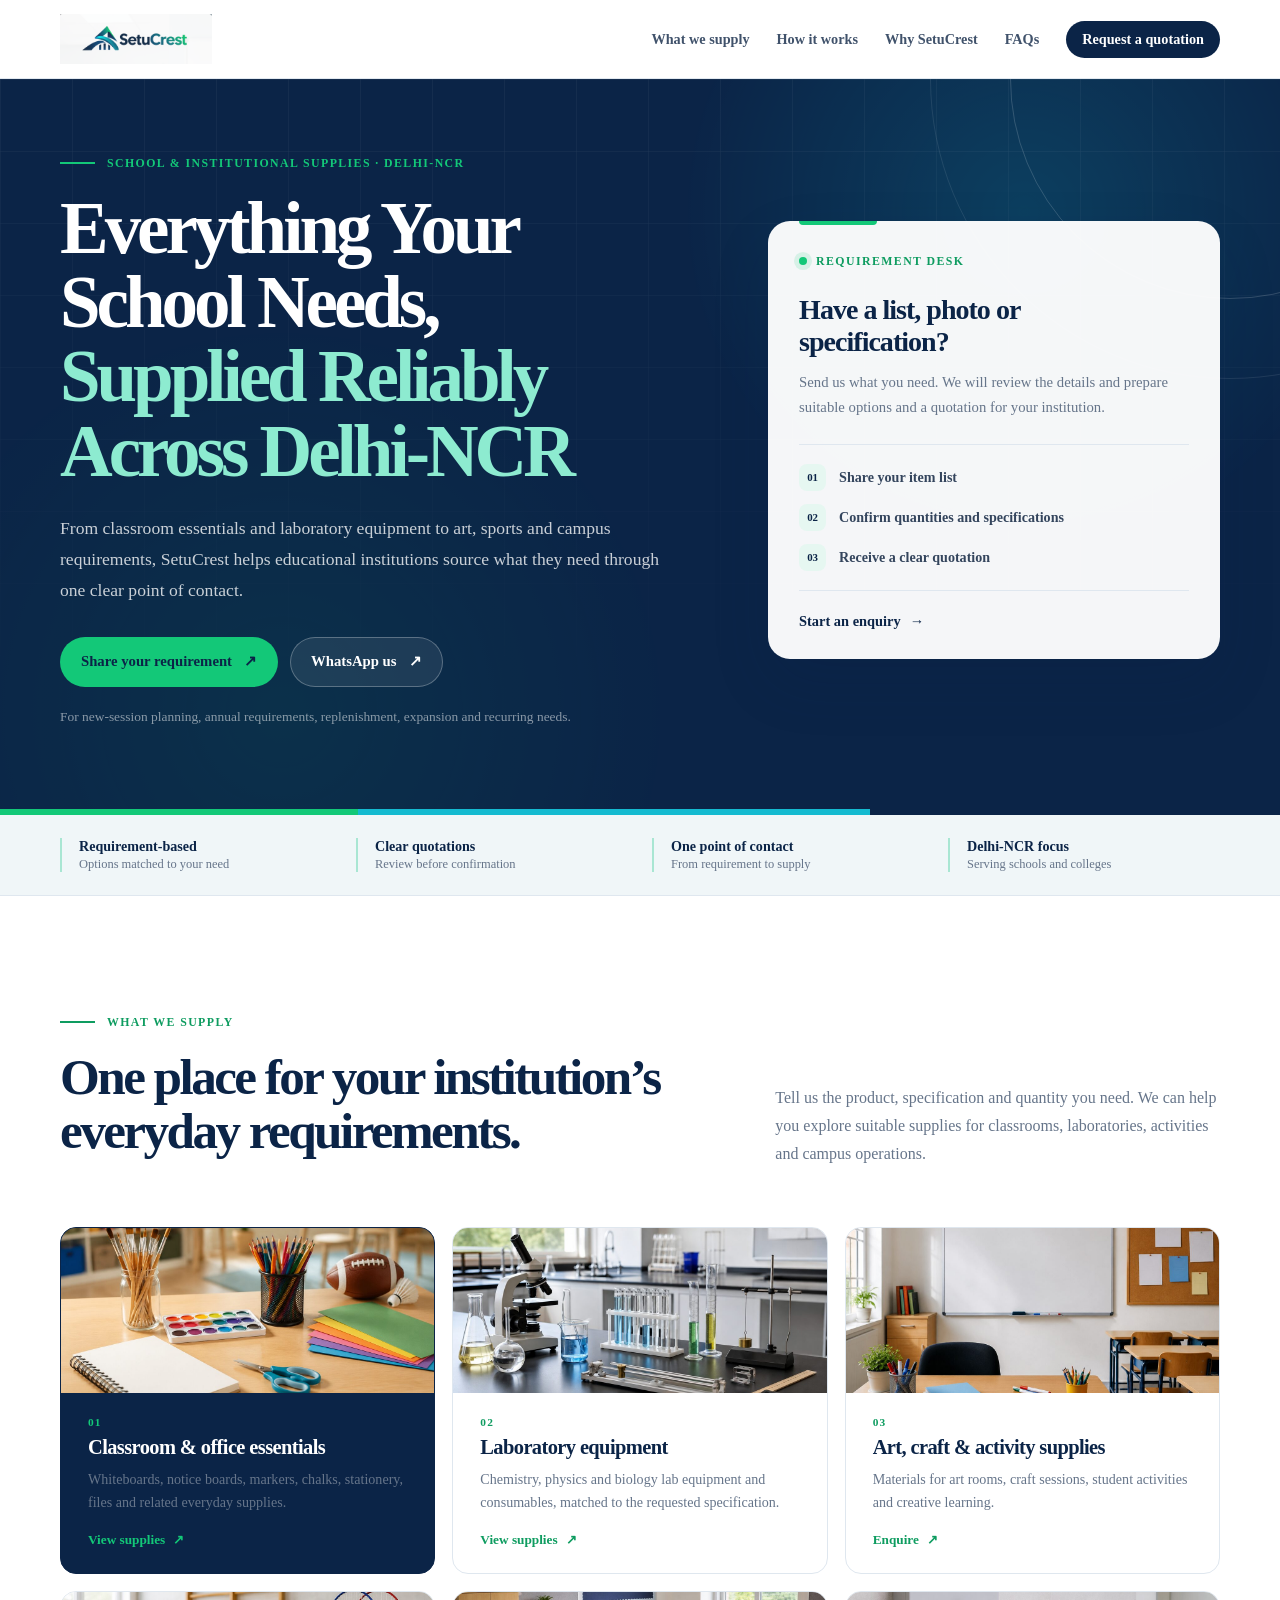
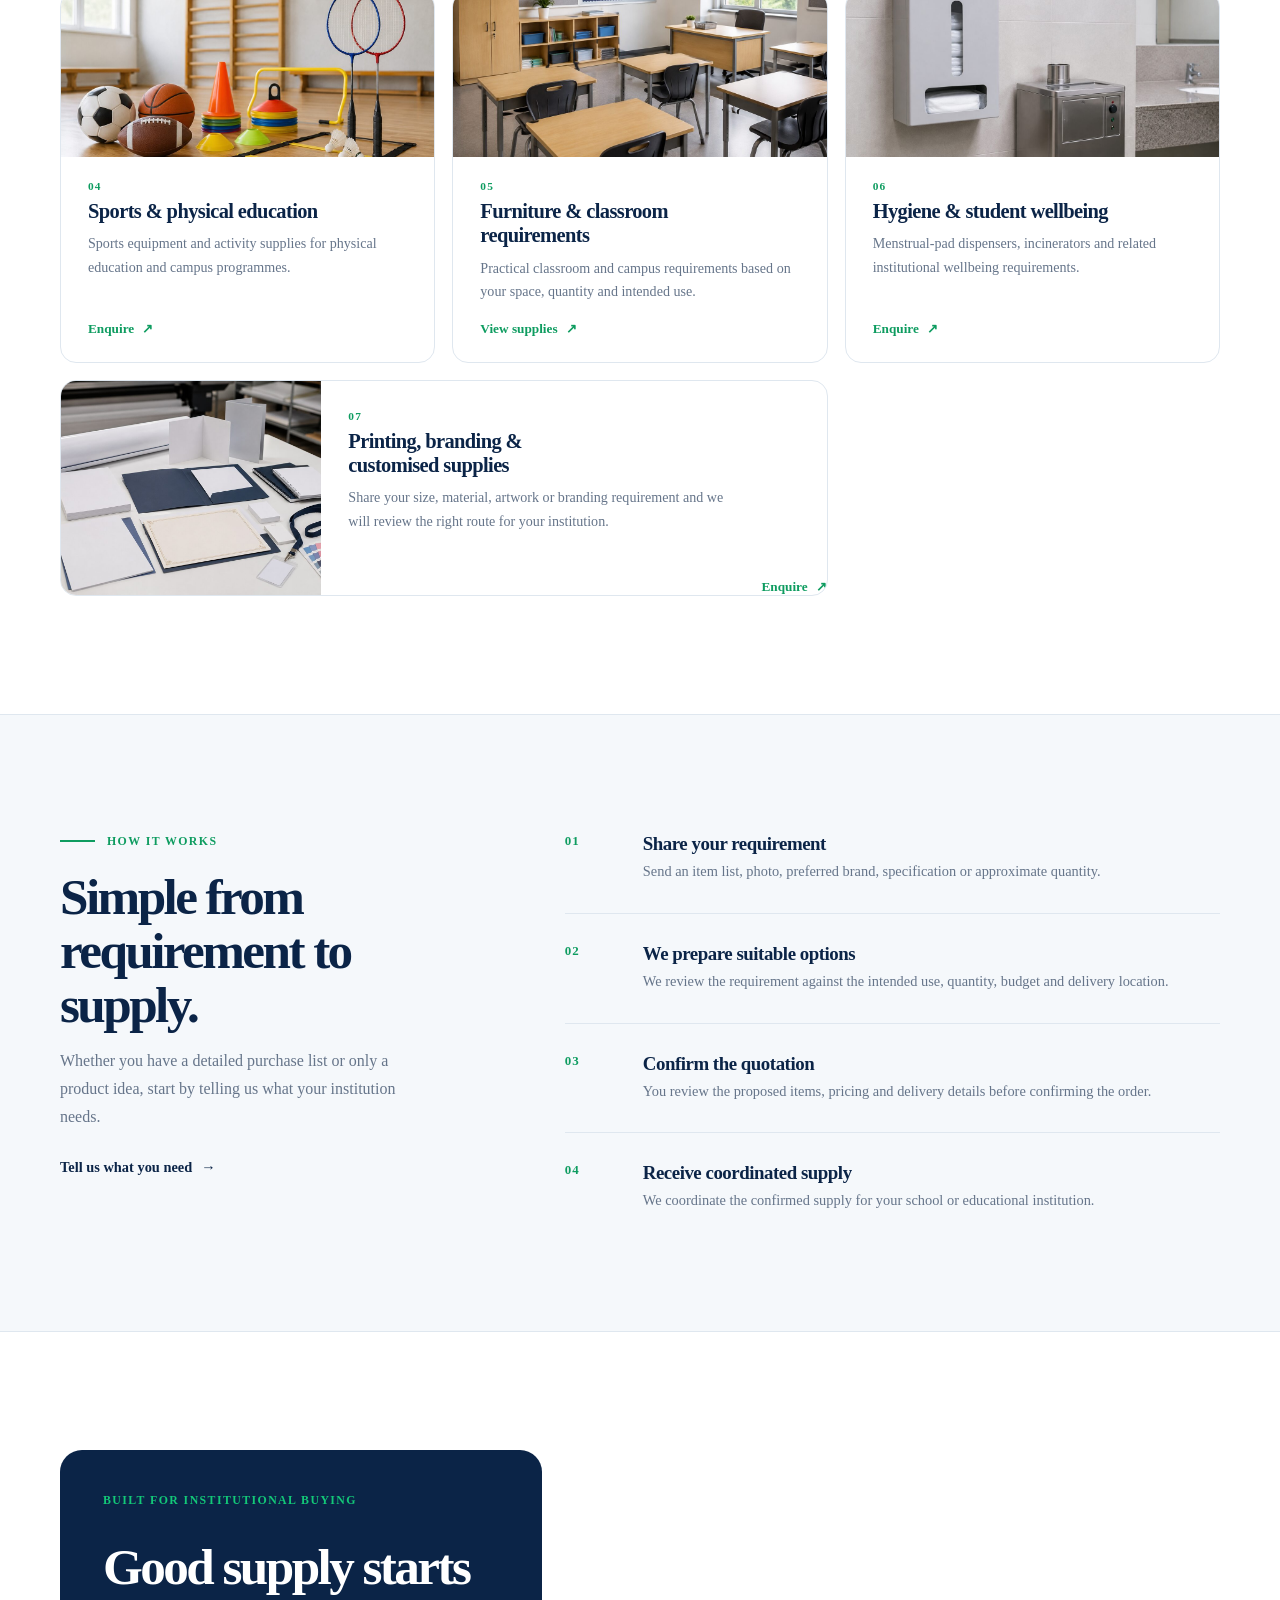
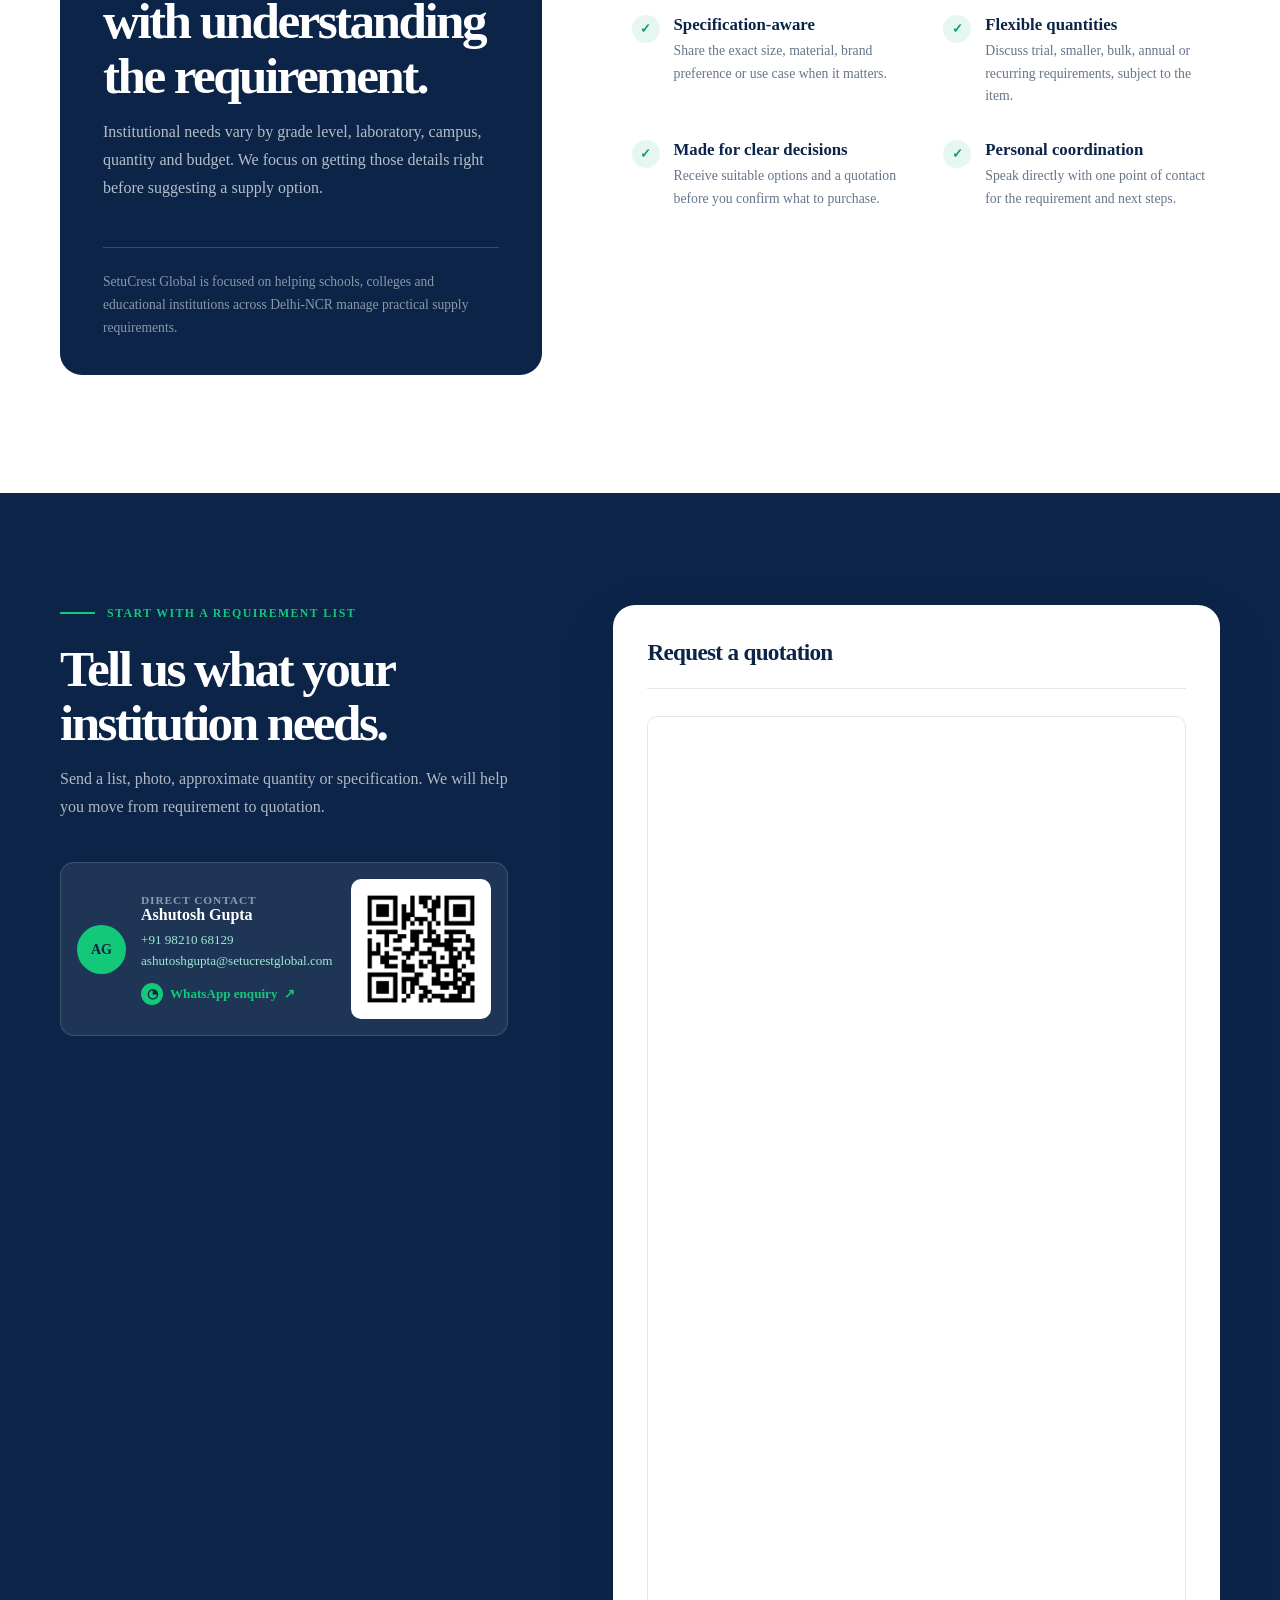
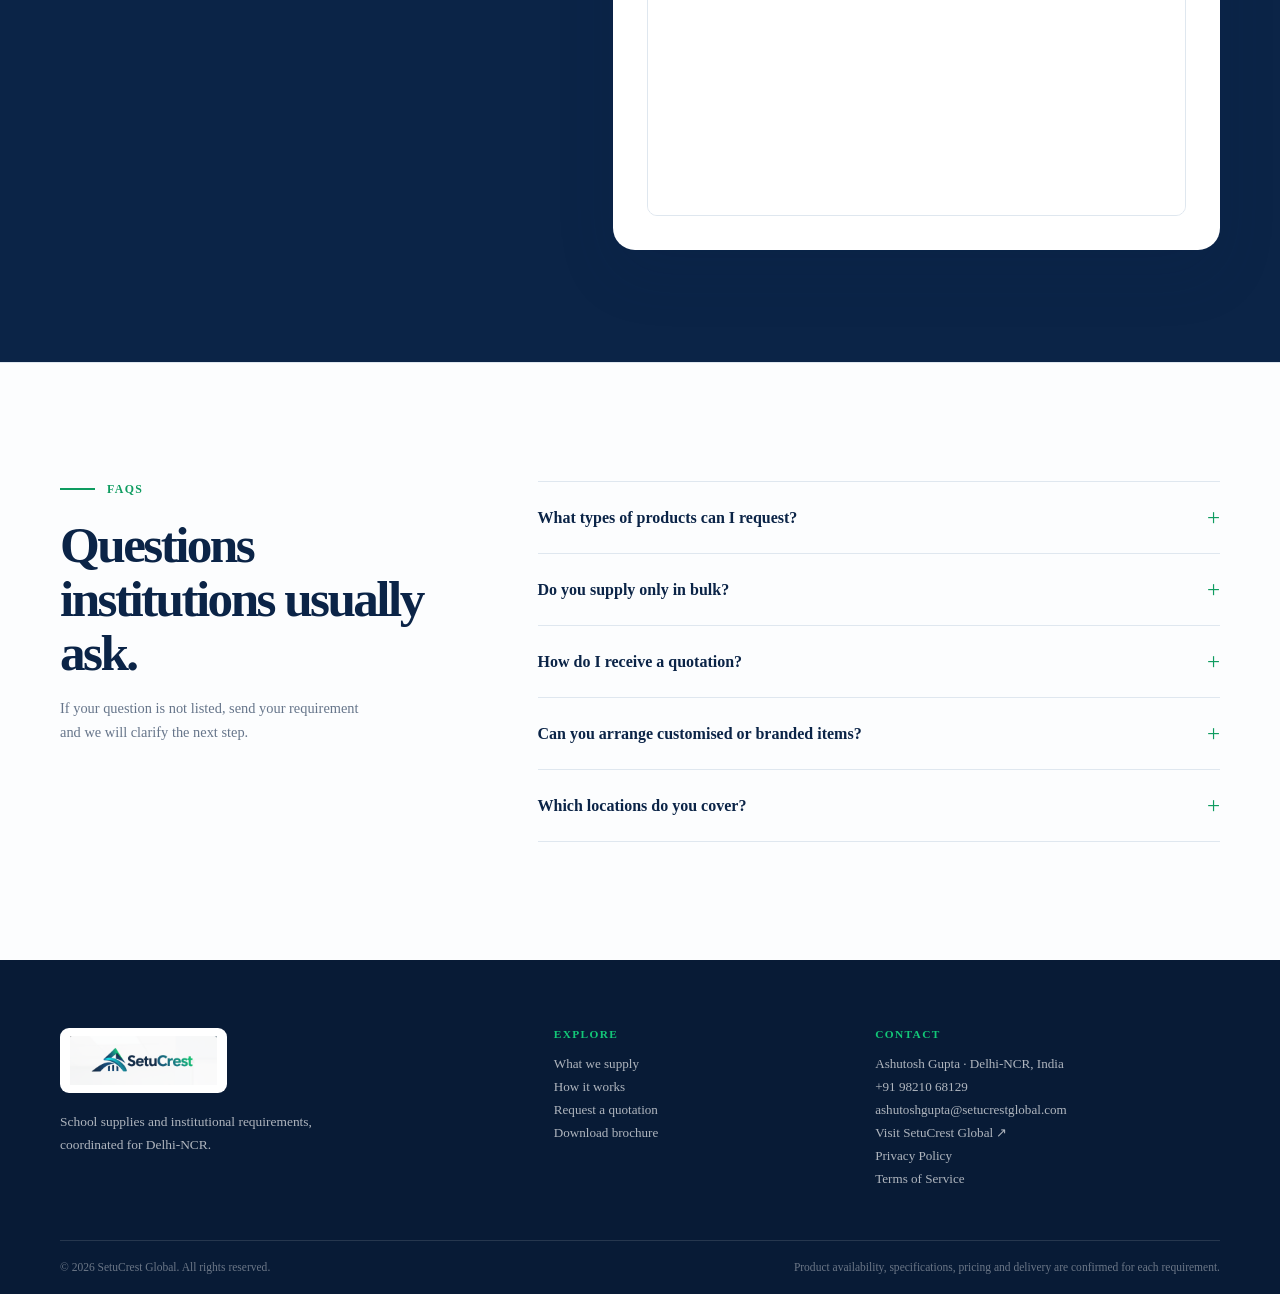
==== commit 324e1963: "Add trust and policy links" ====
--- a/index.html
+++ b/index.html
@@ -285,7 +285,7 @@
       <div class="container footer-main">
         <div><a class="footer-brand" href="#top"><img src="assets/setucrest-logo.png" alt="SetuCrest Global" width="240" height="80"></a><p>School supplies and institutional requirements, coordinated for Delhi-NCR.</p></div>
         <div class="footer-links"><p class="footer-label">Explore</p><a href="#categories">What we supply</a><a href="#how-it-works">How it works</a><a href="#enquiry">Request a quotation</a><a href="assets/setucrest-school-supplies-brochure.pdf" target="_blank" rel="noopener">Download brochure</a></div>
-        <div class="footer-links"><p class="footer-label">Contact</p><a href="tel:+919821068129">+91 98210 68129</a><a href="mailto:ashutoshgupta@setucrestglobal.com">ashutoshgupta@setucrestglobal.com</a><a href="https://setucrestglobal.com/" target="_blank" rel="noopener">Visit SetuCrest Global ↗</a></div>
+        <div class="footer-links"><p class="footer-label">Contact</p><span>Ashutosh Gupta · Delhi-NCR, India</span><a href="tel:+919821068129">+91 98210 68129</a><a href="mailto:ashutoshgupta@setucrestglobal.com">ashutoshgupta@setucrestglobal.com</a><a href="https://setucrestglobal.com/" target="_blank" rel="noopener">Visit SetuCrest Global ↗</a><a href="https://setucrestglobal.com/privacy/">Privacy Policy</a><a href="https://setucrestglobal.com/terms/">Terms of Service</a></div>
       </div>
       <div class="container footer-bottom"><span>© <span id="current-year">2026</span> SetuCrest Global. All rights reserved.</span><span>Product availability, specifications, pricing and delivery are confirmed for each requirement.</span></div>
     </footer>
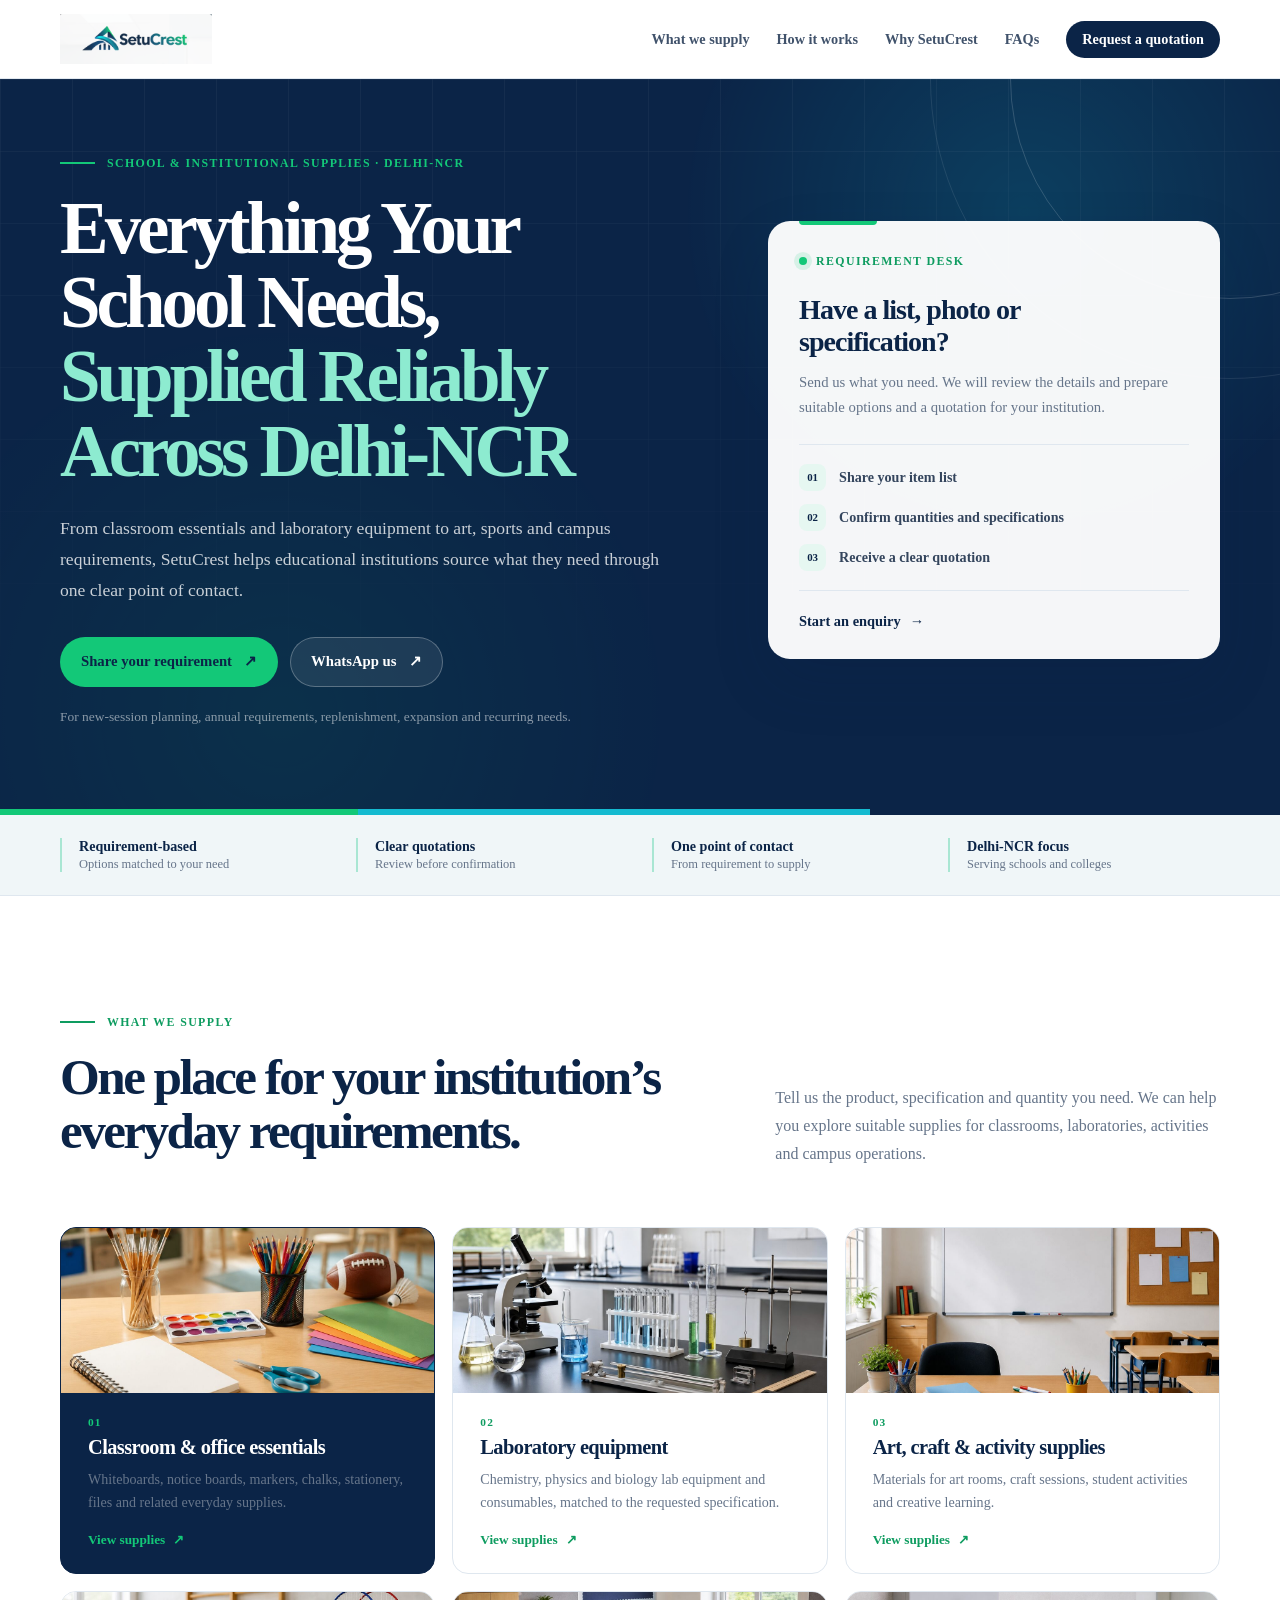
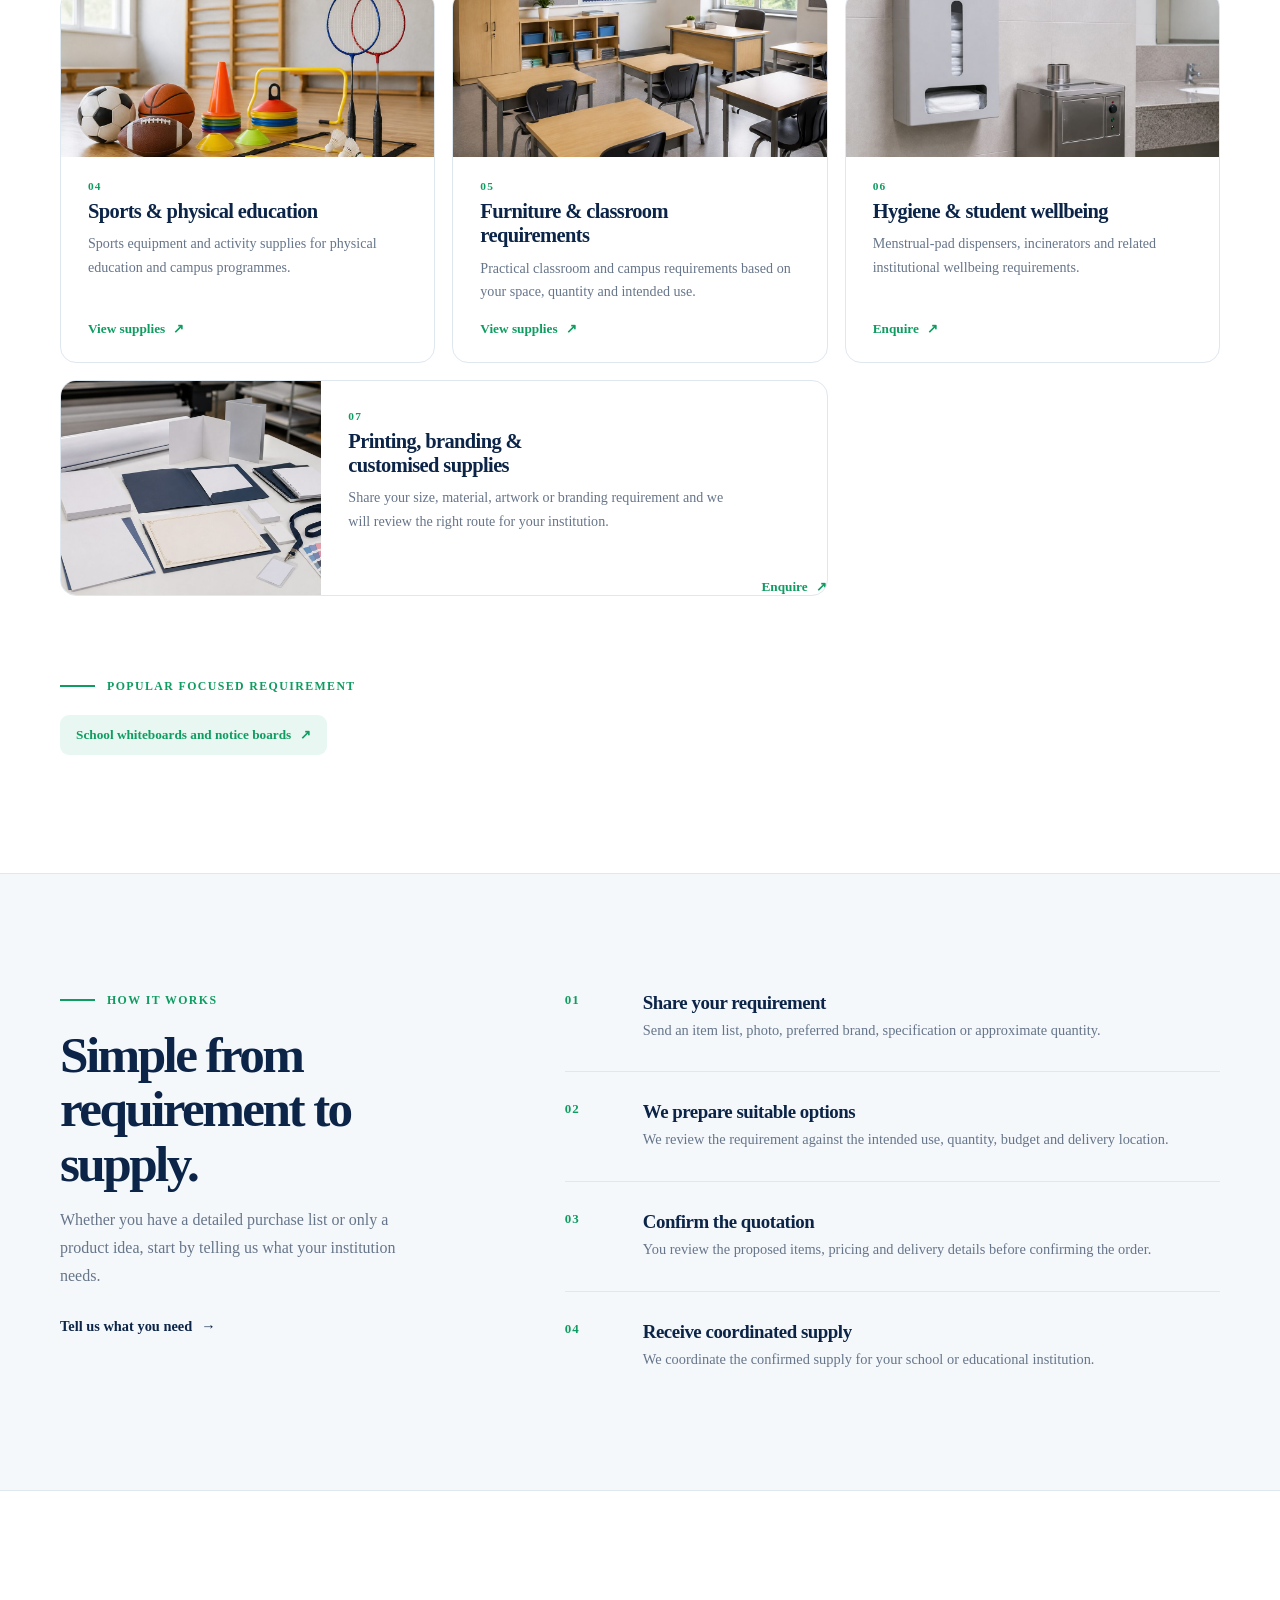
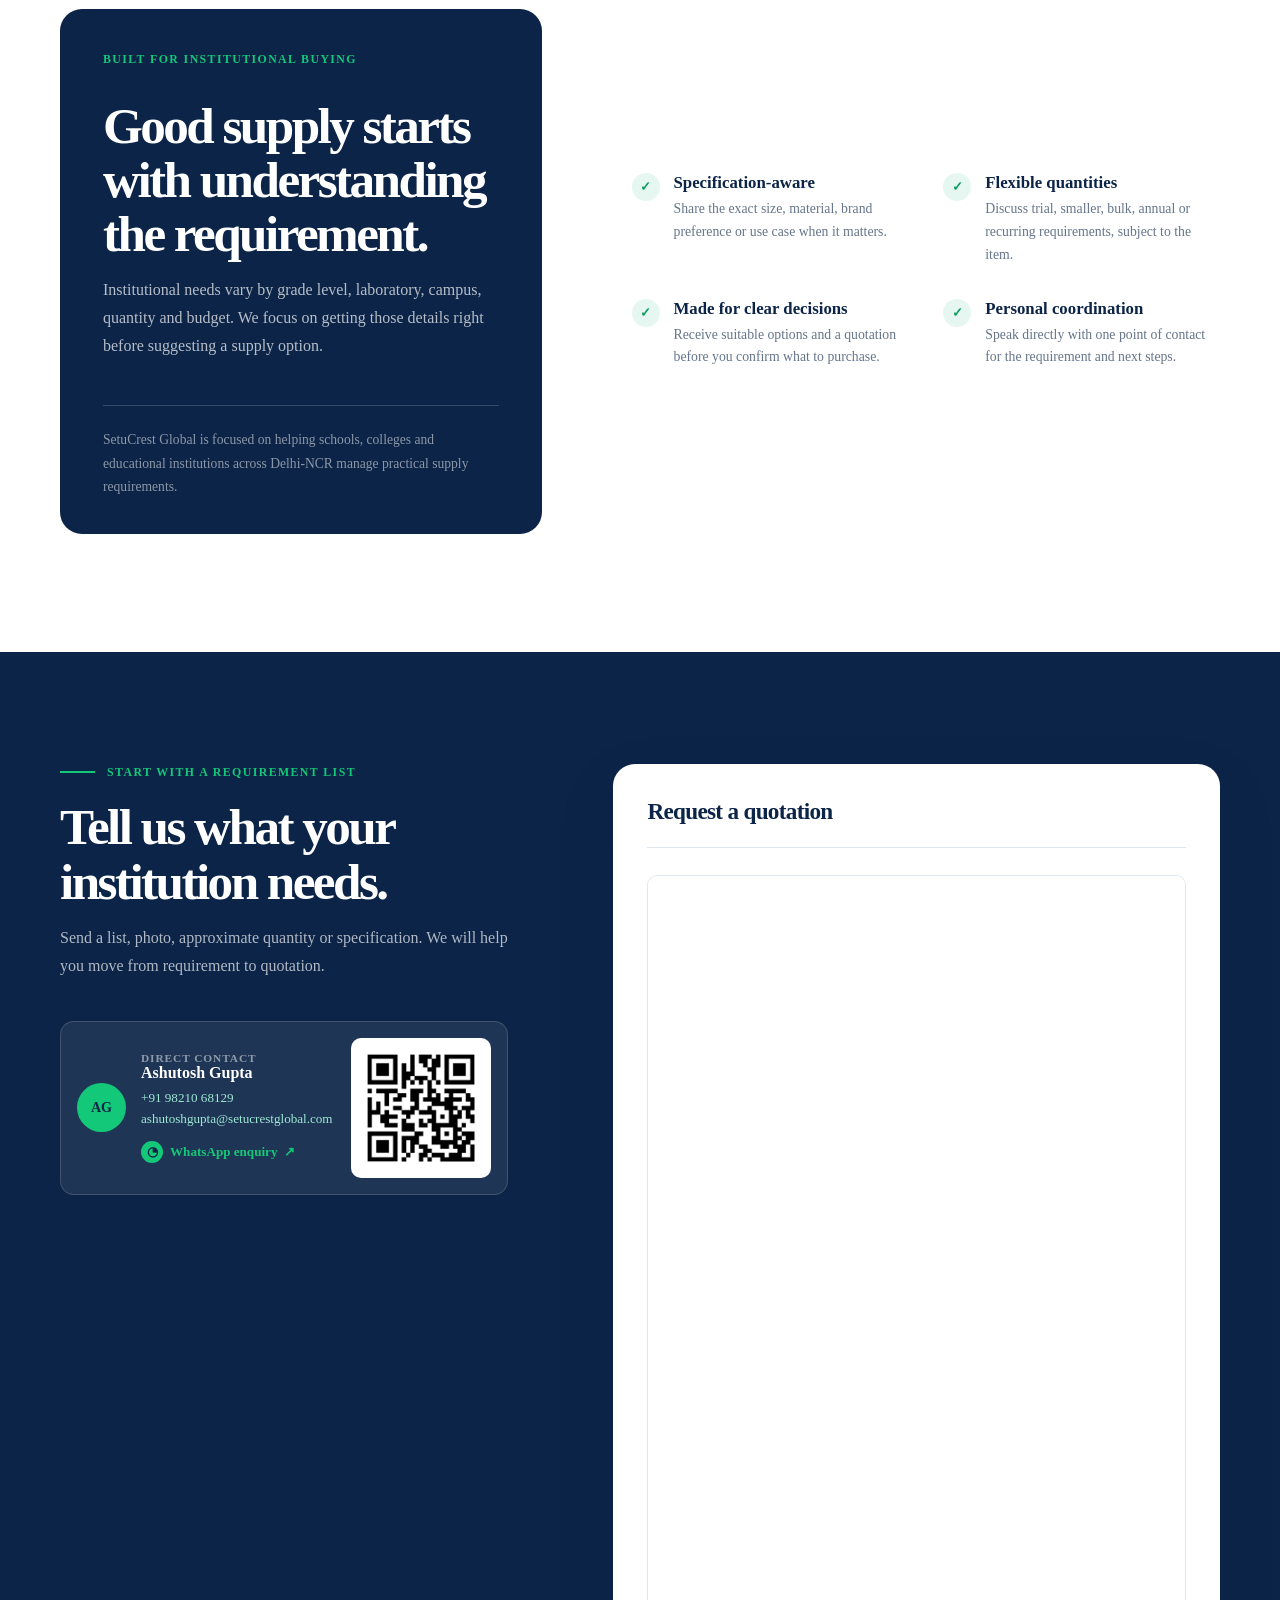
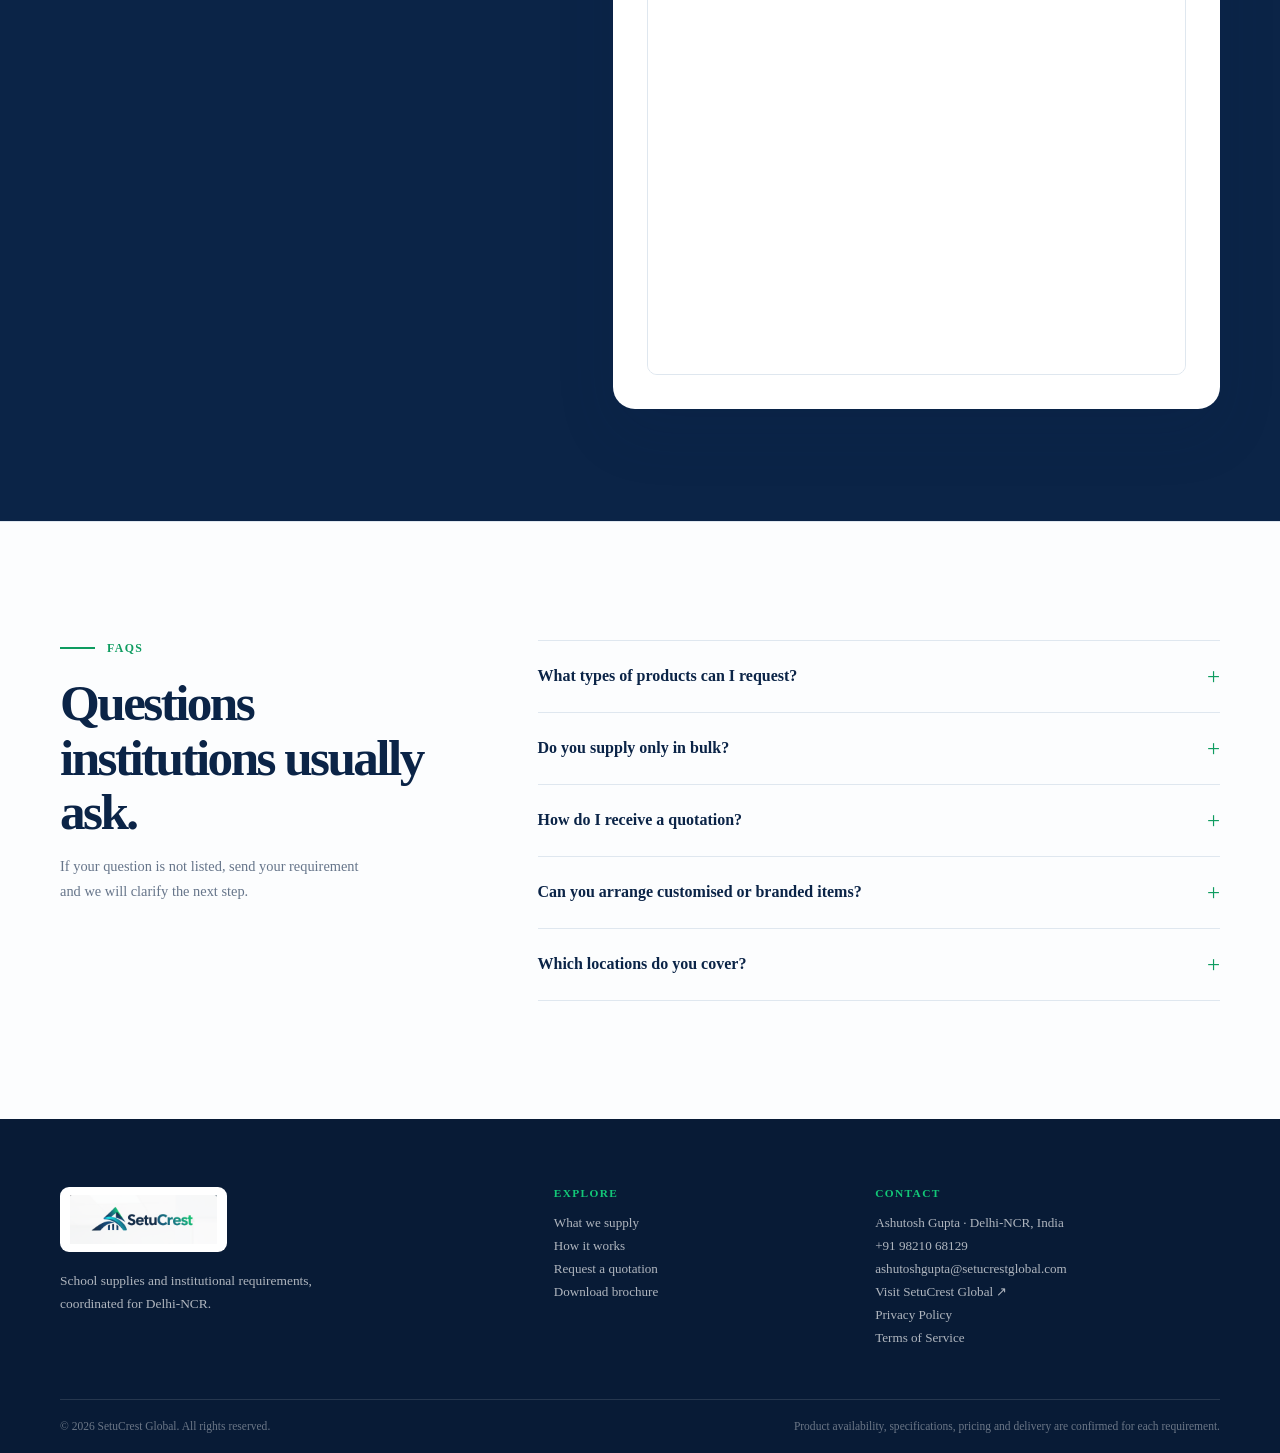
==== commit ee3f6144: "Add sports, boards and art supply pages" ====
--- a/index.html
+++ b/index.html
@@ -151,21 +151,21 @@
               <span class="category-card-action">View supplies <span aria-hidden="true">↗</span></span>
             </a>
 
-            <article class="category-card has-image">
+            <a class="category-card has-image category-card-link" href="school-art-craft-supplies-delhi-ncr/" aria-label="View school art and craft supplies">
               <div class="category-image"><img src="assets/art-sports-supplies.jpg" alt="Art materials, stationery and sports supplies for school activities" loading="lazy" width="1200" height="800"></div>
               <p class="category-number">03</p>
               <h3>Art, craft &amp; activity supplies</h3>
               <p>Materials for art rooms, craft sessions, student activities and creative learning.</p>
-              <a href="#enquiry" aria-label="Enquire about art craft and activity supplies">Enquire <span aria-hidden="true">↗</span></a>
-            </article>
-
-            <article class="category-card has-image">
+              <span class="category-card-action">View supplies <span aria-hidden="true">↗</span></span>
+            </a>
+
+            <a class="category-card has-image category-card-link" href="school-sports-equipment-delhi-ncr/" aria-label="View school sports equipment">
               <div class="category-image"><img src="assets/sports-physical-education.jpg" alt="Football, basketball, badminton and training equipment for school physical education" loading="lazy" width="1200" height="800"></div>
               <p class="category-number">04</p>
               <h3>Sports &amp; physical education</h3>
               <p>Sports equipment and activity supplies for physical education and campus programmes.</p>
-              <a href="#enquiry" aria-label="Enquire about sports and physical education supplies">Enquire <span aria-hidden="true">↗</span></a>
-            </article>
+              <span class="category-card-action">View supplies <span aria-hidden="true">↗</span></span>
+            </a>
 
             <a class="category-card has-image category-card-link" href="school-furniture-delhi-ncr/" aria-label="View school furniture and classroom requirements">
               <div class="category-image"><img src="assets/school-furniture.jpg" alt="Student desks, chairs, teacher table and storage for a school classroom" loading="lazy" width="1200" height="800"></div>
@@ -193,6 +193,7 @@
               <a href="#enquiry" aria-label="Enquire about printing branding and customised supplies">Enquire <span aria-hidden="true">↗</span></a>
             </article>
           </div>
+          <div class="detail-related"><p class="eyebrow eyebrow-dark"><span class="eyebrow-line"></span>Popular focused requirement</p><div class="related-links"><a href="school-whiteboards-notice-boards-delhi-ncr/">School whiteboards and notice boards <span aria-hidden="true">↗</span></a></div></div>
         </div>
       </section>
 
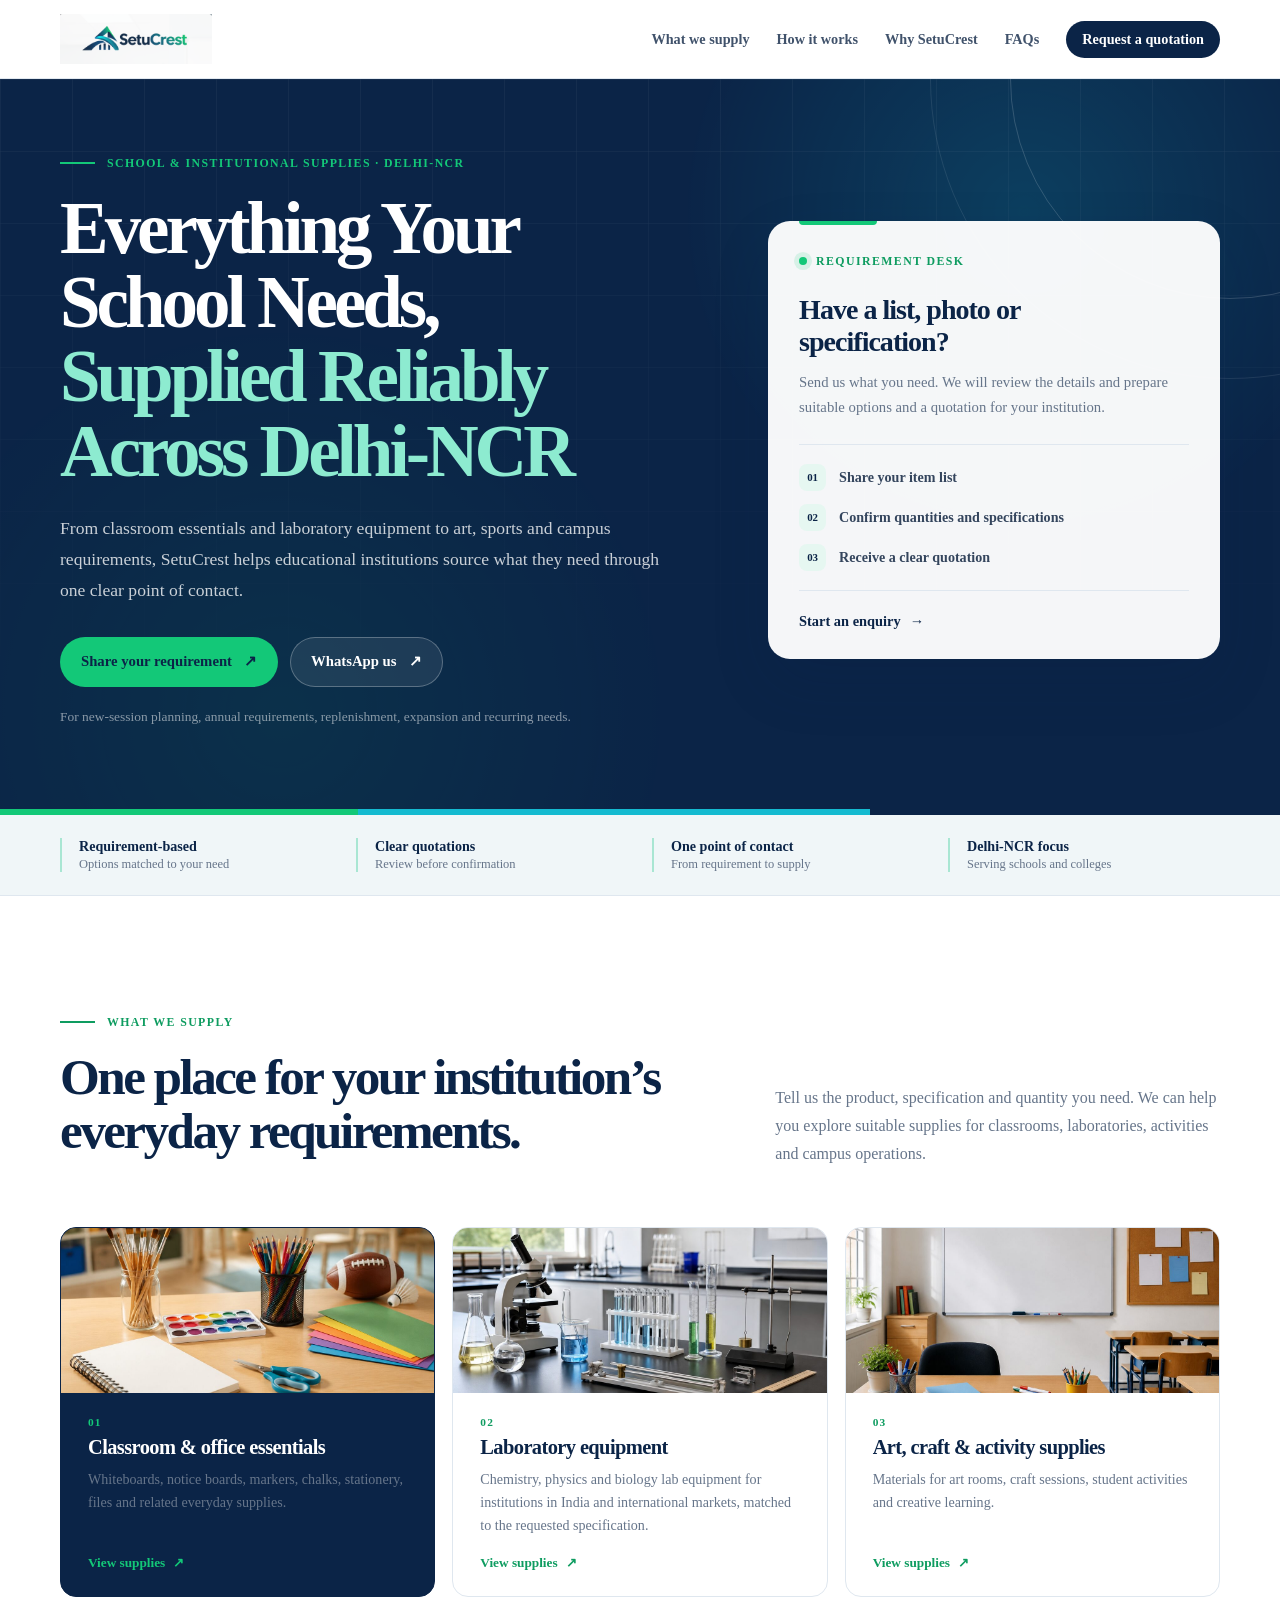
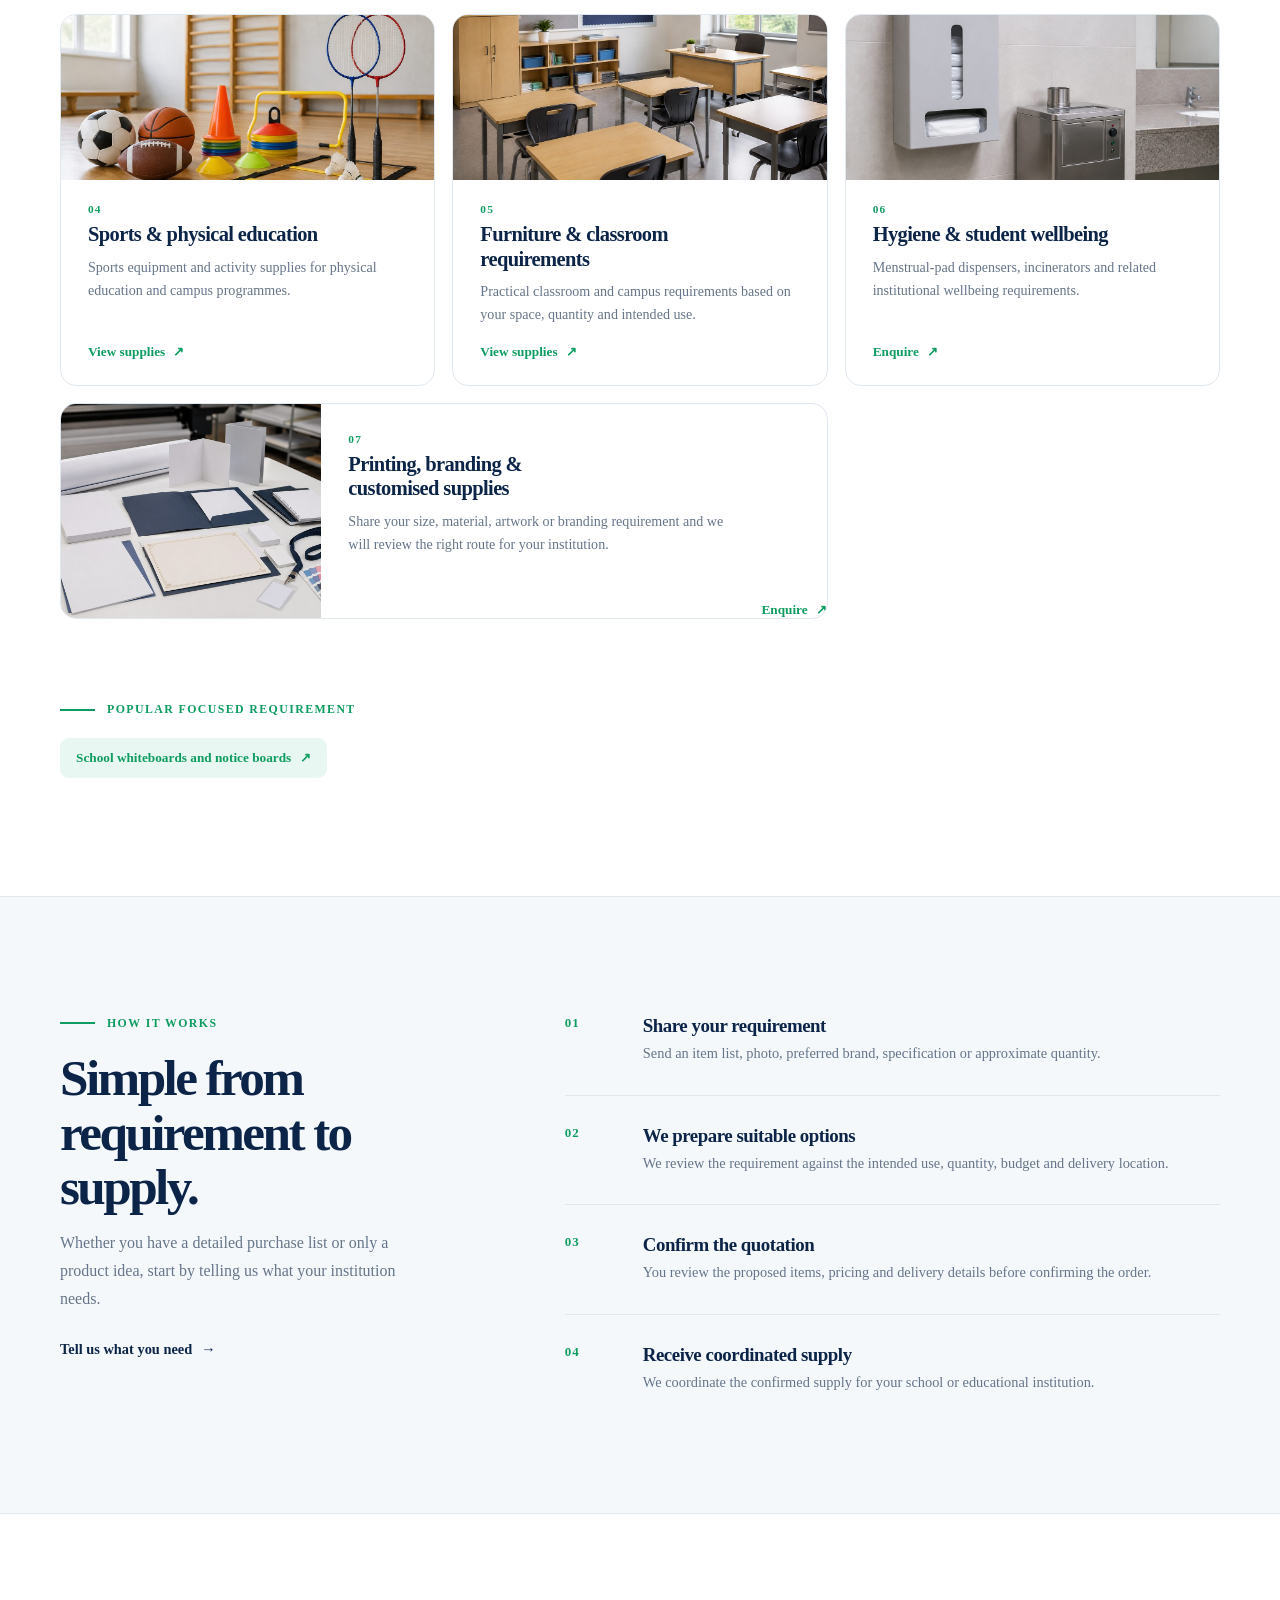
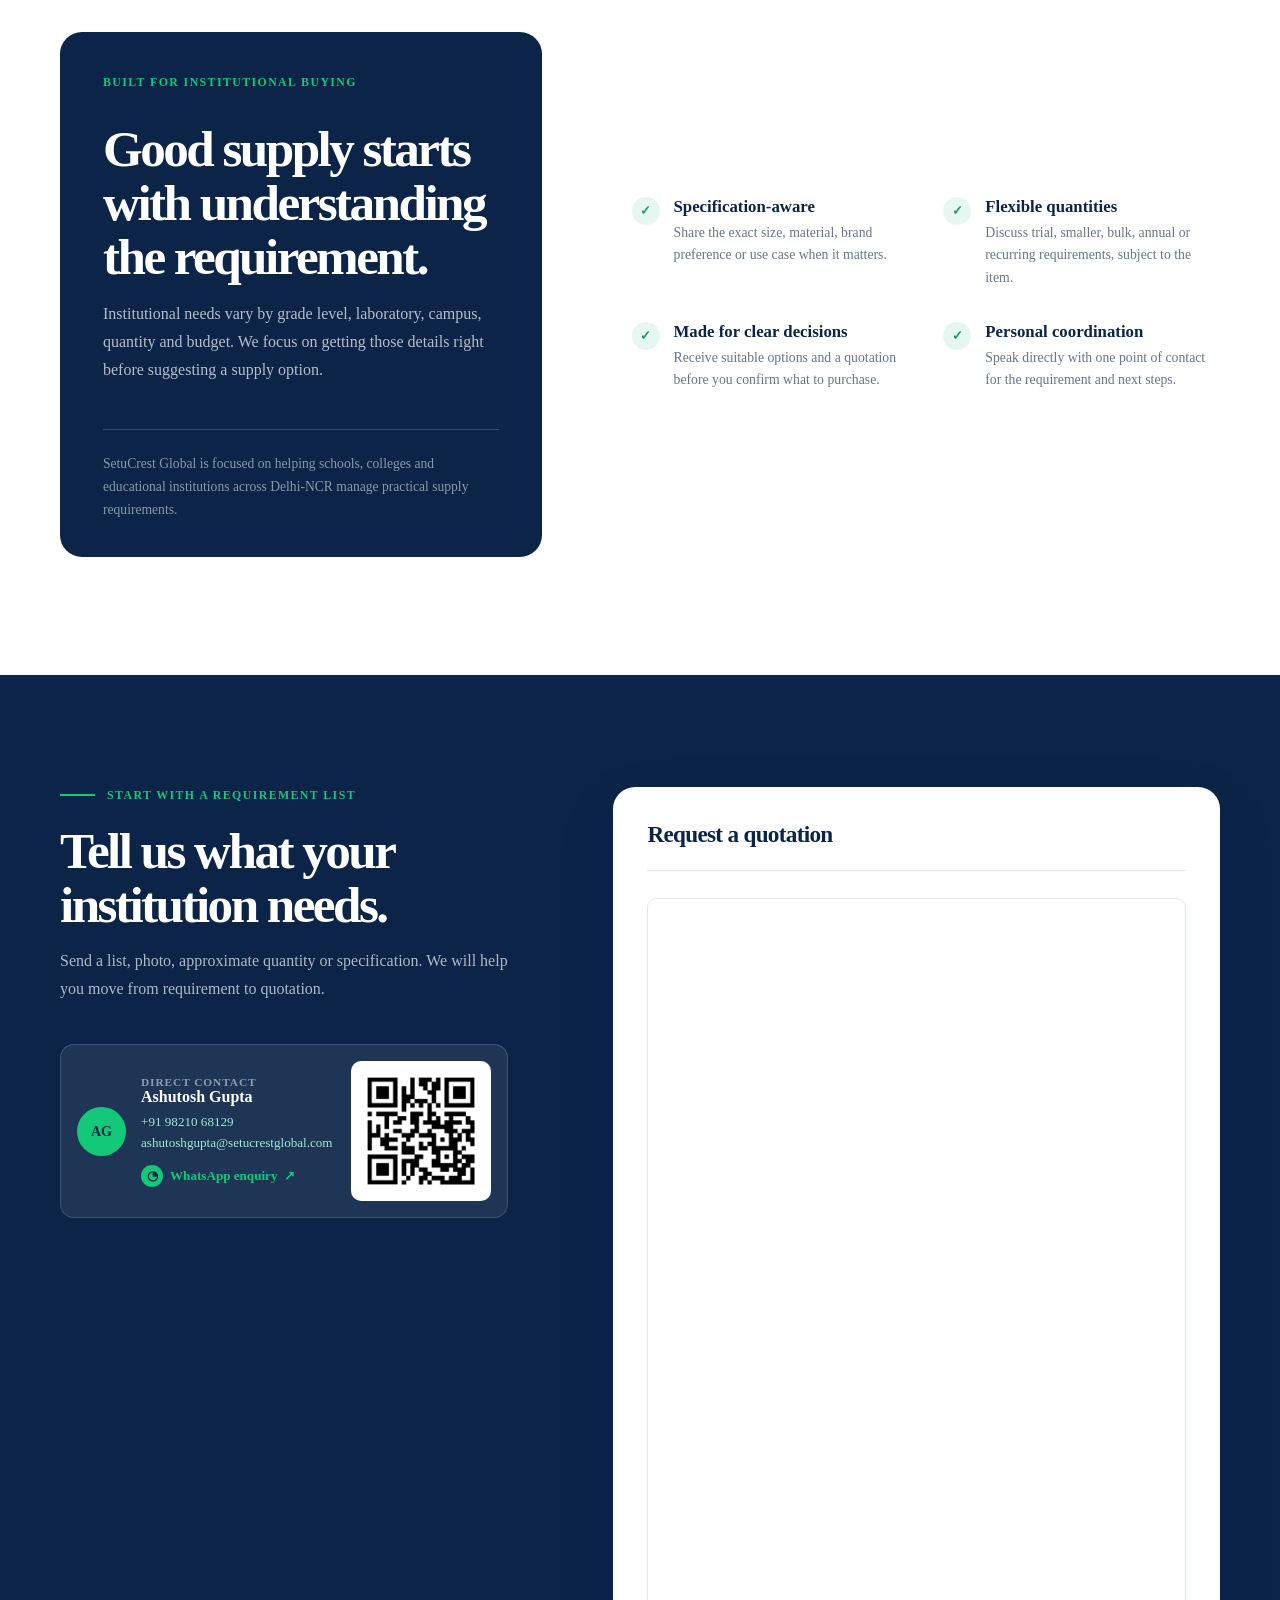
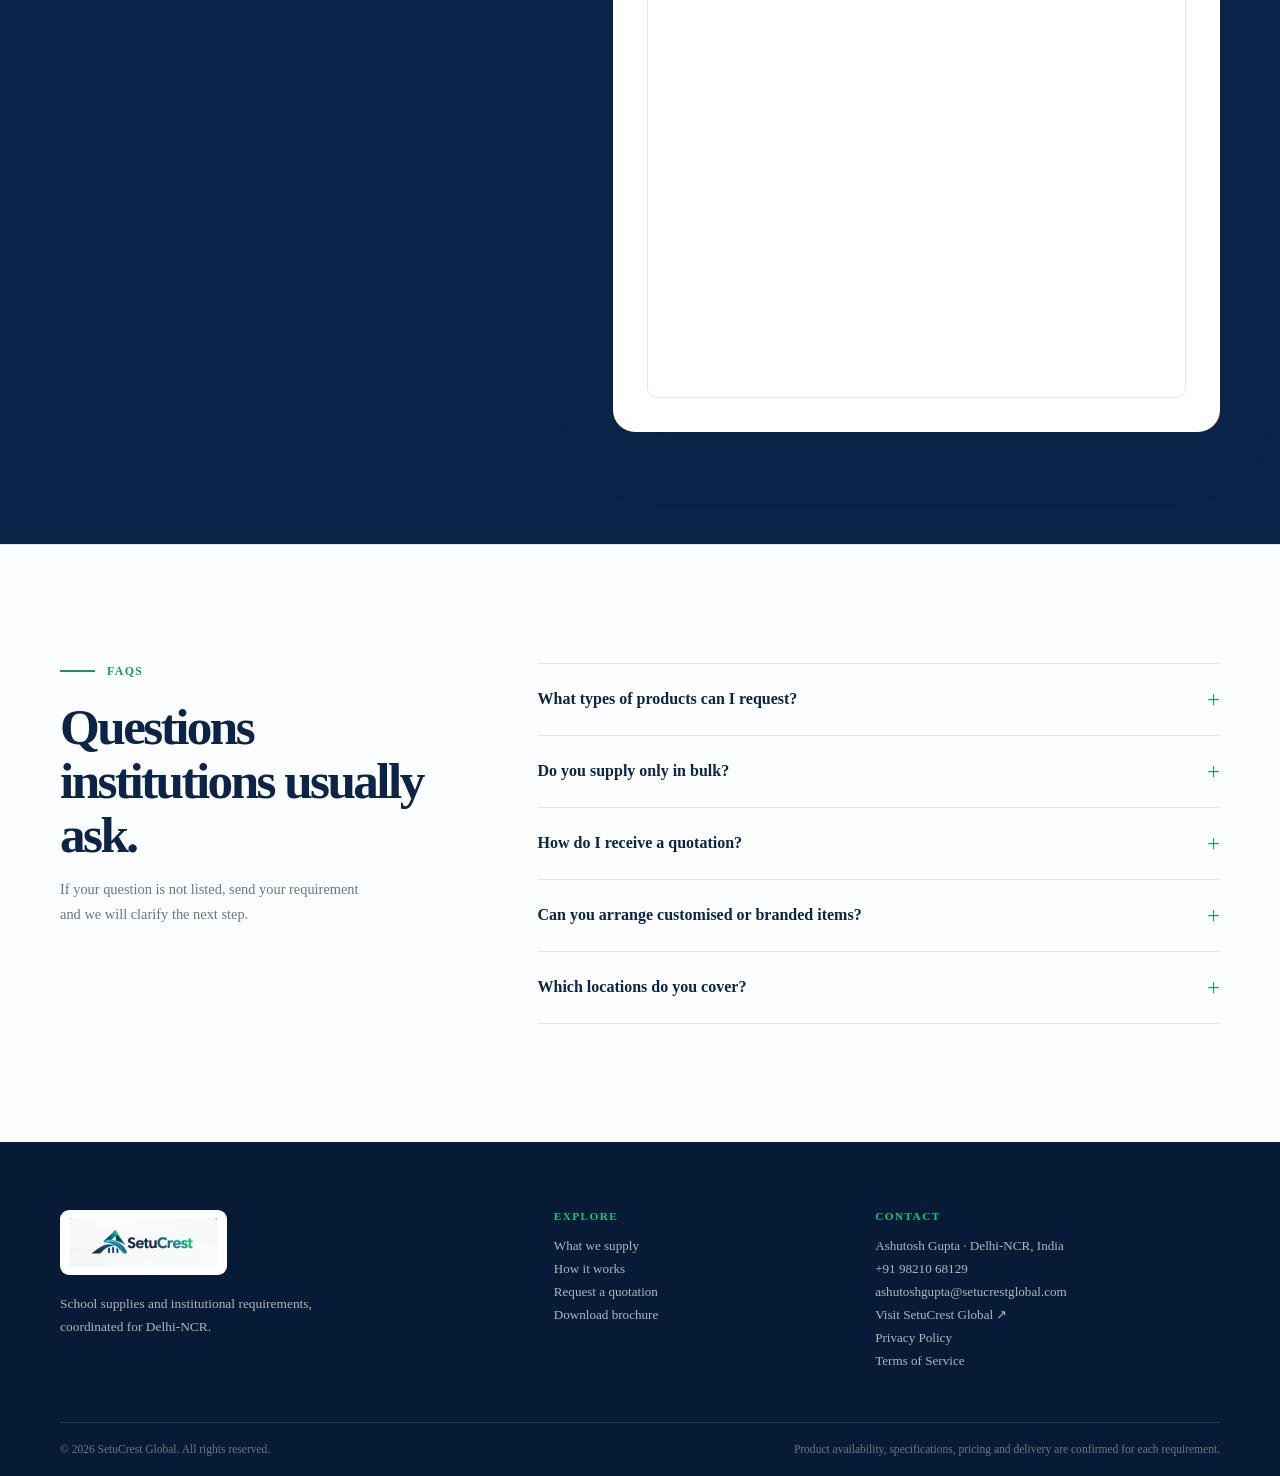
==== commit 9df14119: "Link global laboratory equipment page" ====
--- a/index.html
+++ b/index.html
@@ -143,11 +143,11 @@
               <span class="category-card-action">View supplies <span aria-hidden="true">↗</span></span>
             </a>
 
-            <a class="category-card has-image category-card-link" href="school-laboratory-equipment-delhi-ncr/" aria-label="View school laboratory equipment">
+            <a class="category-card has-image category-card-link" href="school-laboratory-equipment/" aria-label="View school laboratory equipment supplied from India">
               <div class="category-image"><img src="assets/laboratory-equipment.jpg" alt="Laboratory glassware, microscope and physics equipment for a school science lab" loading="lazy" width="1200" height="800"></div>
               <p class="category-number">02</p>
               <h3>Laboratory equipment</h3>
-              <p>Chemistry, physics and biology lab equipment and consumables, matched to the requested specification.</p>
+              <p>Chemistry, physics and biology lab equipment for institutions in India and international markets, matched to the requested specification.</p>
               <span class="category-card-action">View supplies <span aria-hidden="true">↗</span></span>
             </a>
 
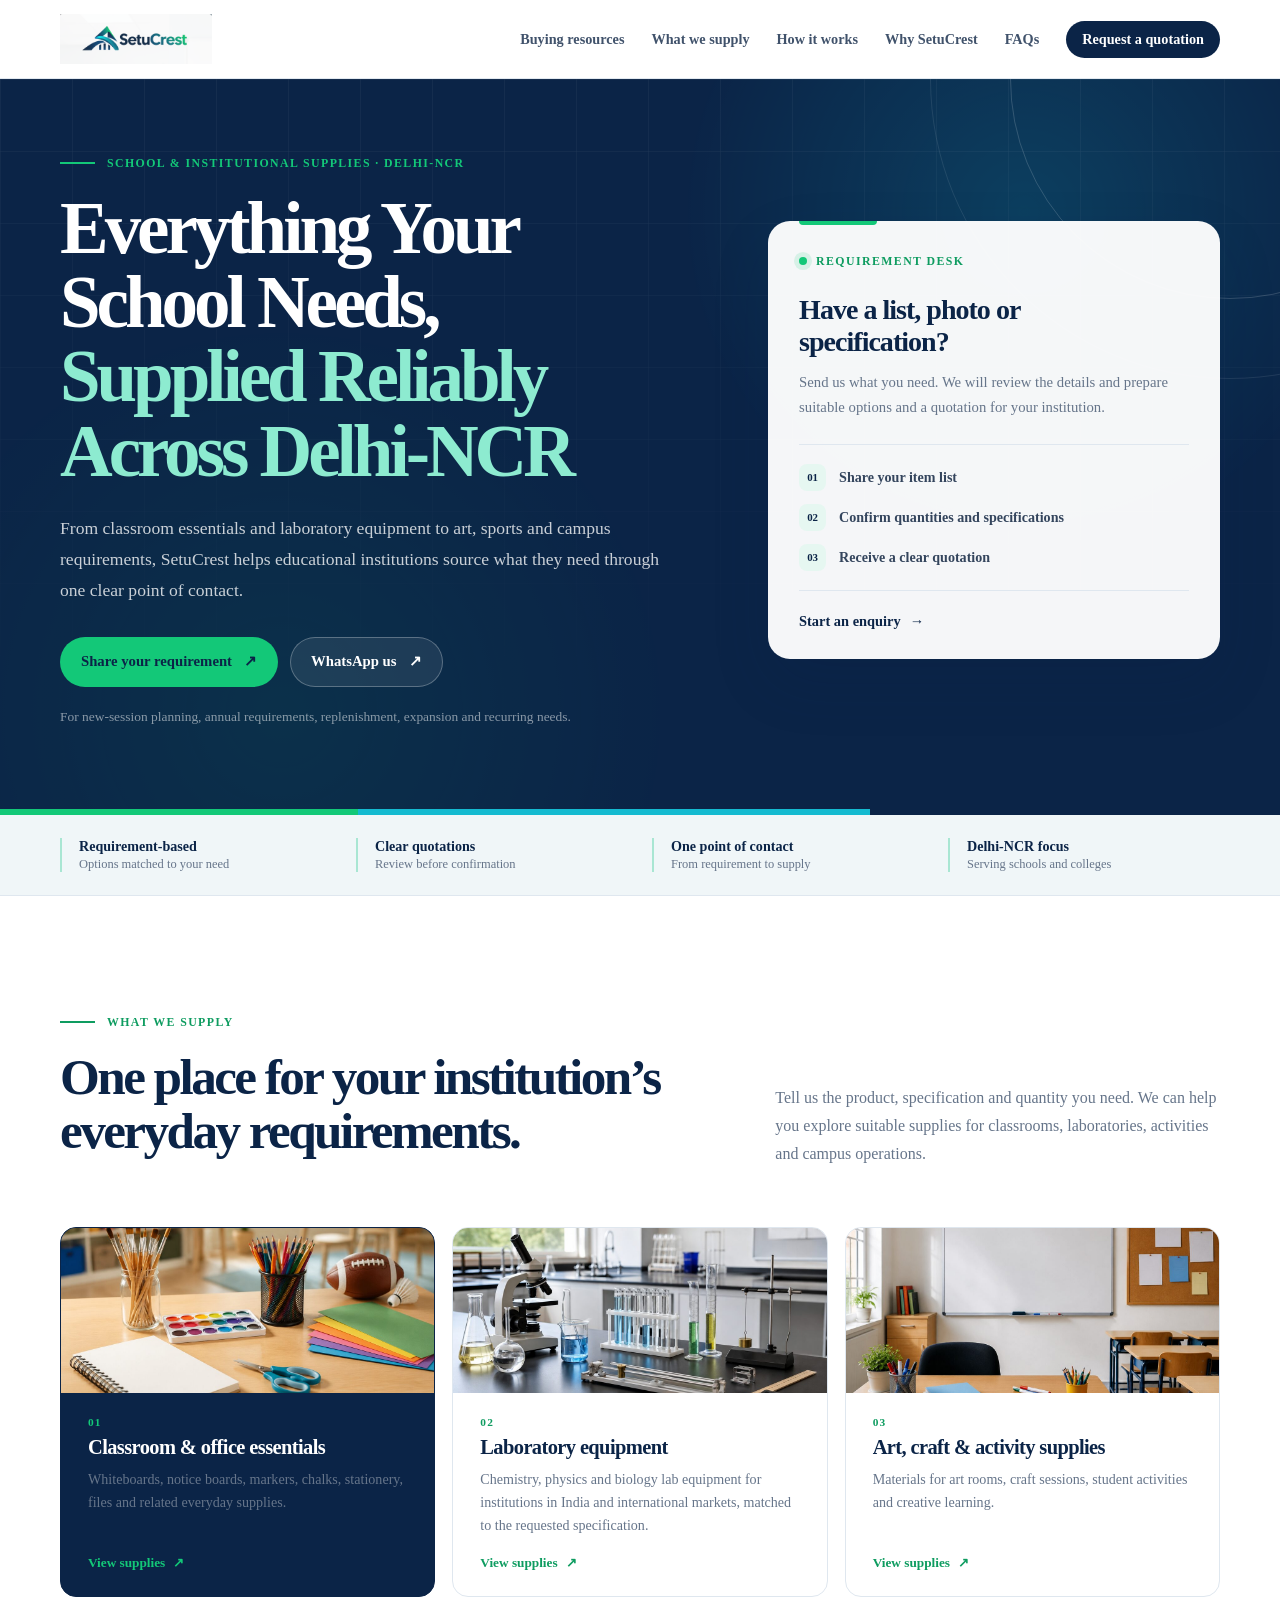
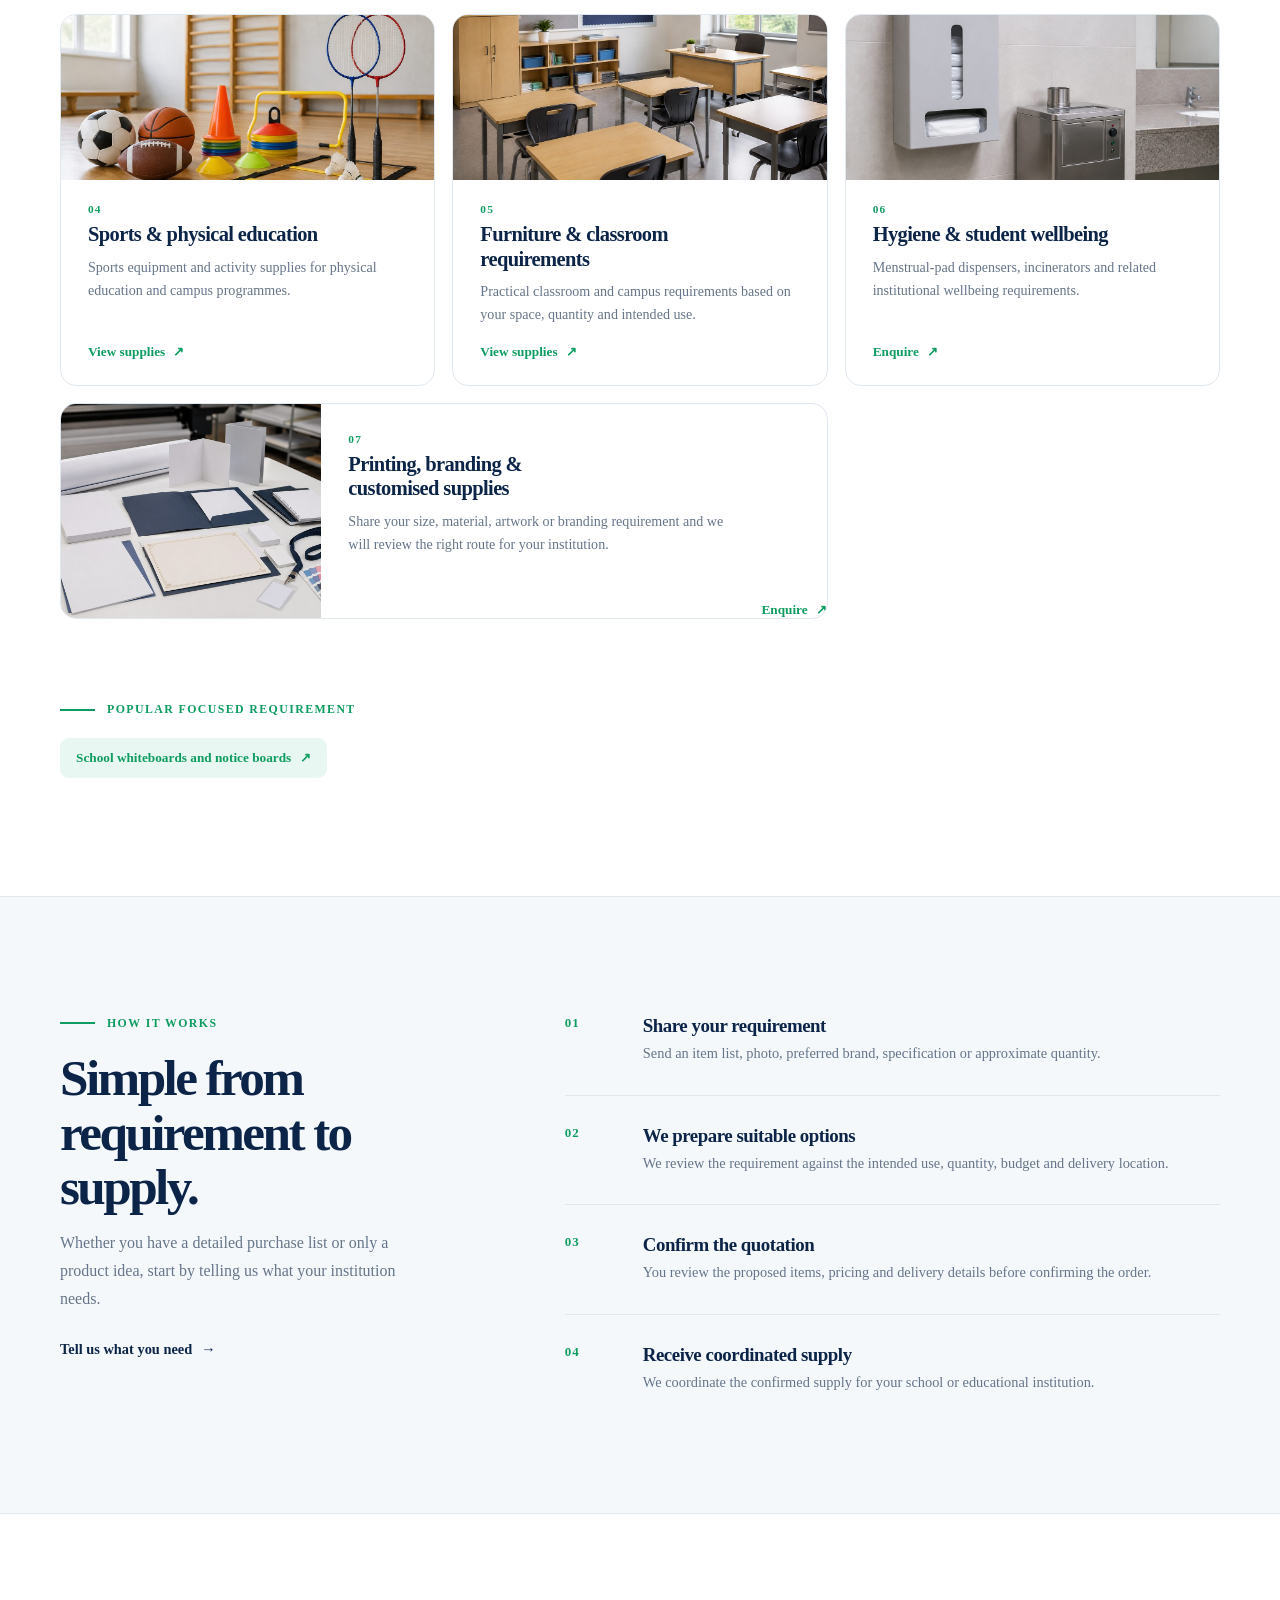
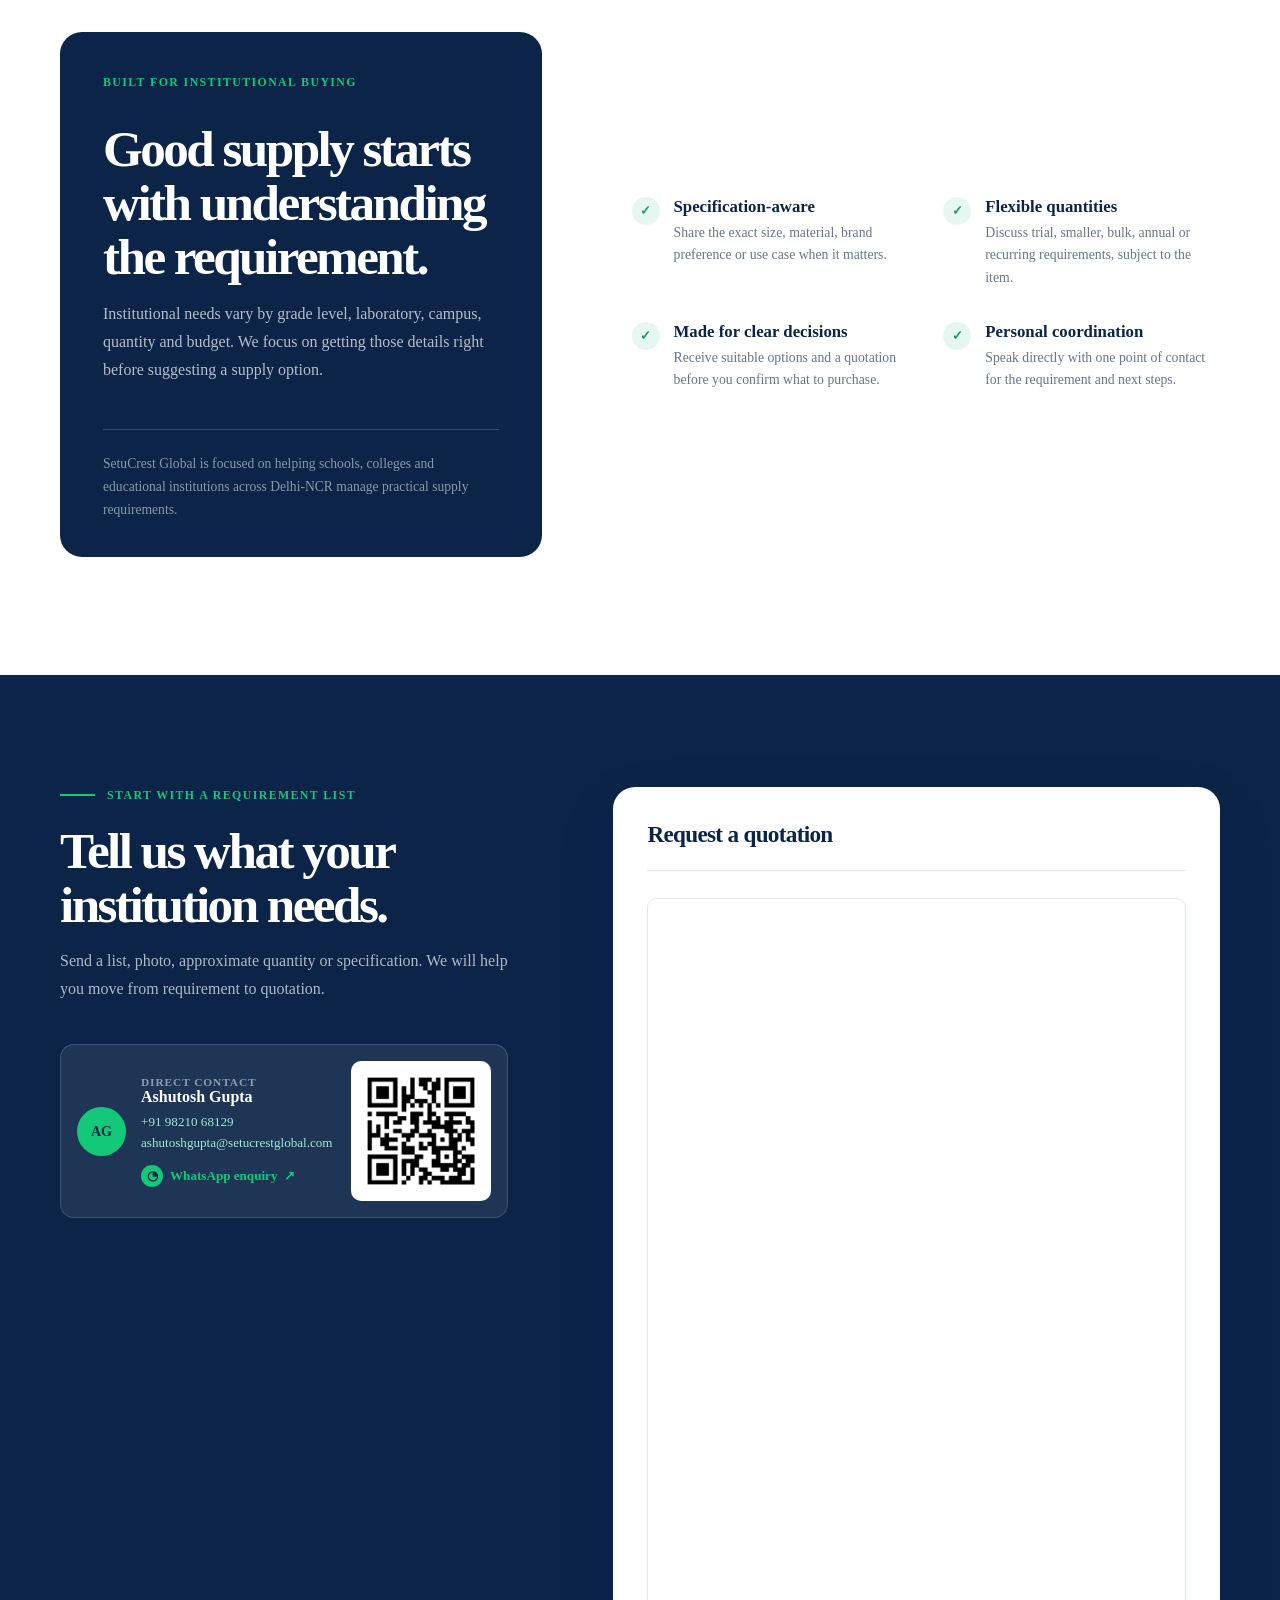
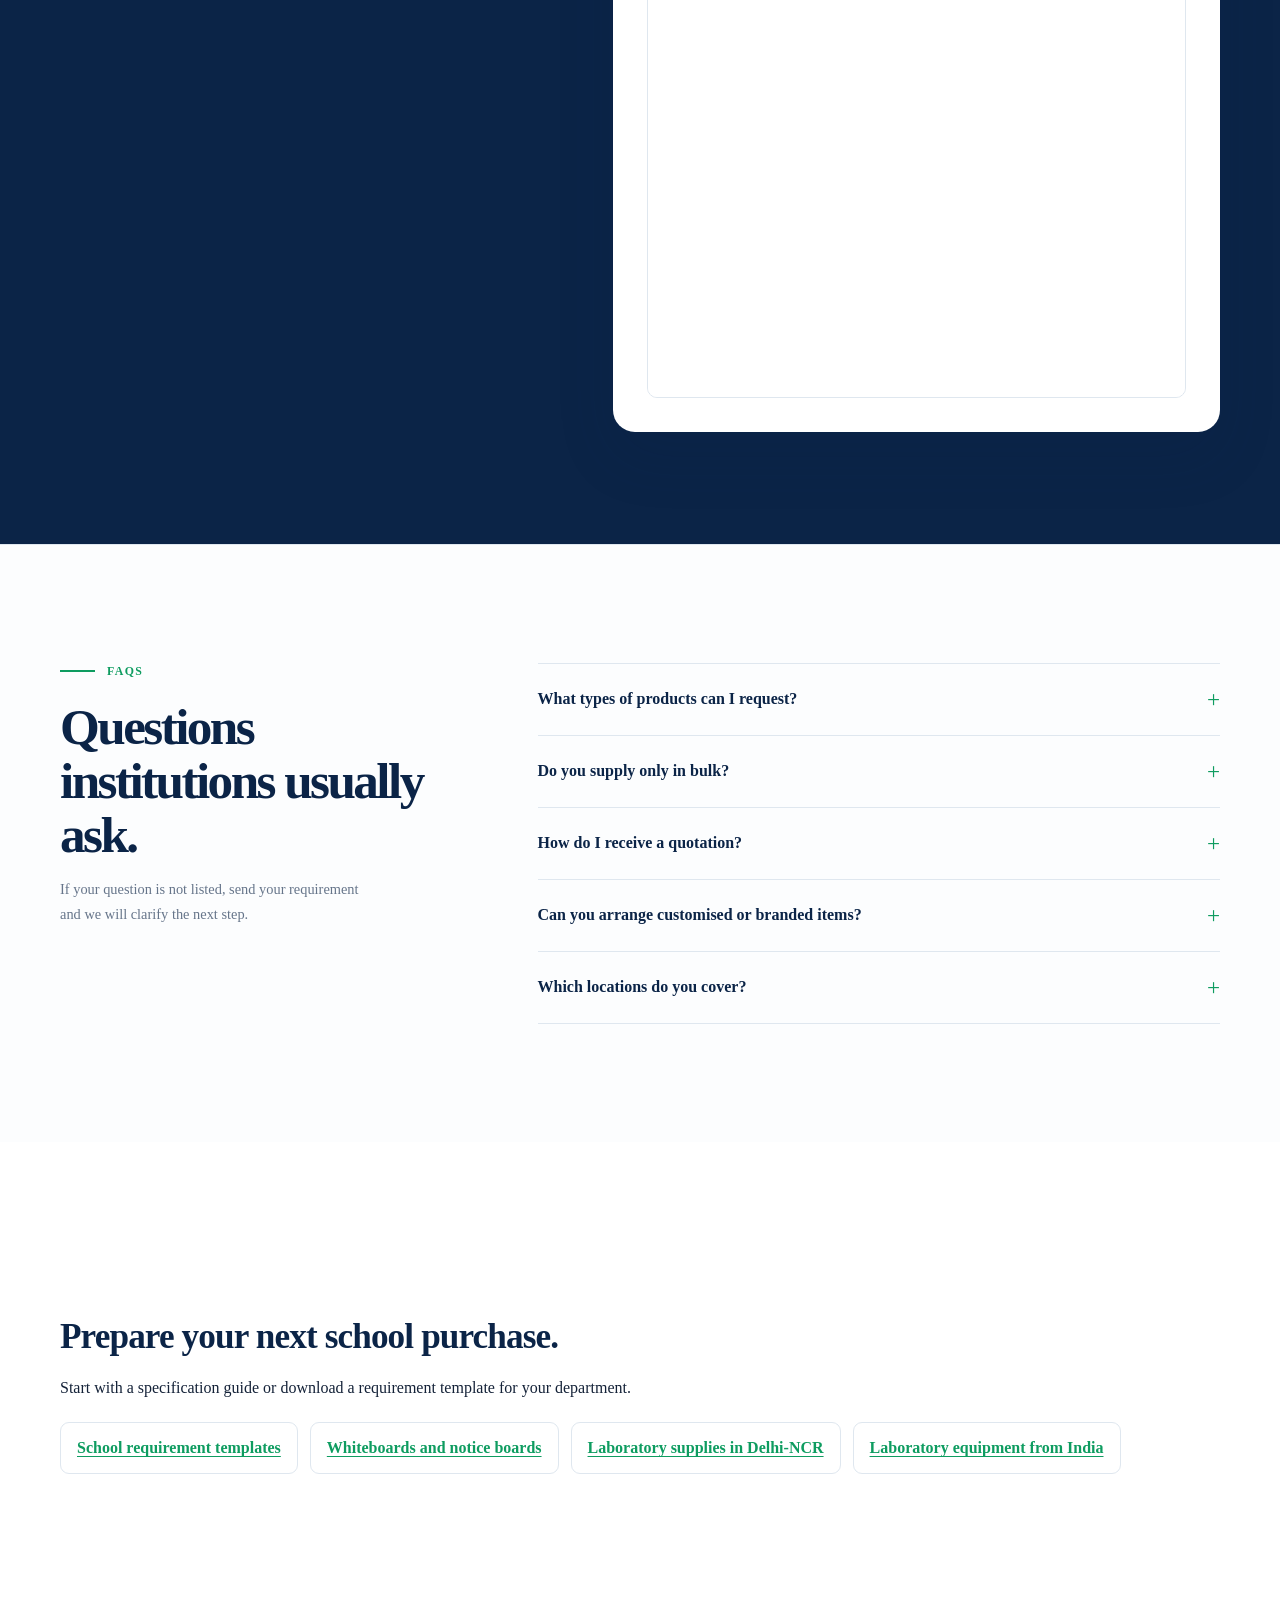
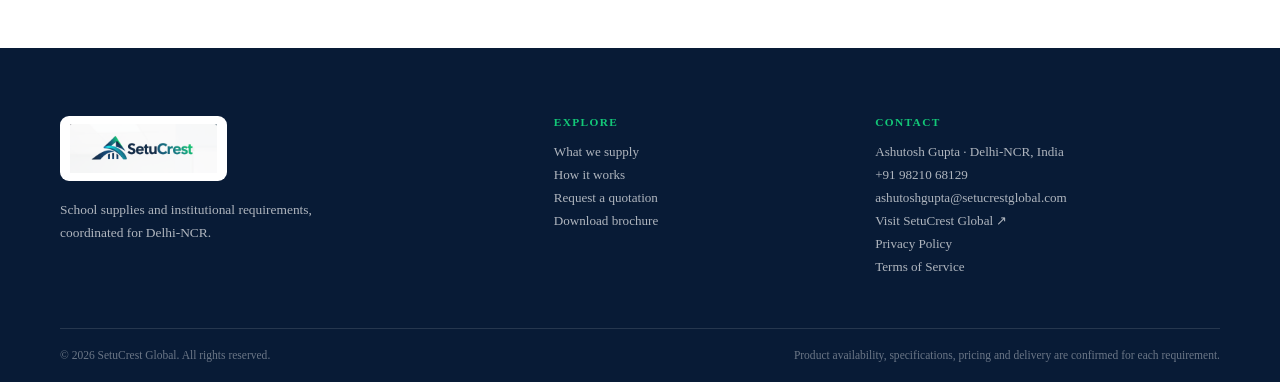
==== commit b26c2e1a: "Improve buyer resources and search discovery without adding product prices" ====
--- a/index.html
+++ b/index.html
@@ -72,7 +72,7 @@
           <span></span><span></span><span></span>
         </button>
 
-        <nav class="site-nav" id="site-navigation" aria-label="Primary navigation">
+        <nav class="site-nav" id="site-navigation" aria-label="Primary navigation"><a href="/resources/">Buying resources</a>
           <a href="#categories">What we supply</a>
           <a href="#how-it-works">How it works</a>
           <a href="#about">Why SetuCrest</a>
@@ -280,7 +280,7 @@
           </div>
         </div>
       </section>
-    </main>
+    <section class="section"><div class="container"><div class="buying-guide"><h2>Prepare your next school purchase.</h2><p>Start with a specification guide or download a requirement template for your department.</p><div class="buying-links"><a href="/resources/">School requirement templates</a><a href="/school-whiteboards-notice-boards-delhi-ncr/">Whiteboards and notice boards</a><a href="/school-laboratory-equipment-delhi-ncr/">Laboratory supplies in Delhi-NCR</a><a href="/school-laboratory-equipment/">Laboratory equipment from India</a></div></div></div></section></main>
 
     <footer class="site-footer">
       <div class="container footer-main">
--- a/styles.css
+++ b/styles.css
@@ -290,3 +290,21 @@
 .category-card-link .category-card-action { display: inline-flex; align-items: center; gap: 8px; margin-top: auto; color: var(--green-dark); font-size: .83rem; font-weight: 800; }
 .category-card-featured.category-card-link .category-card-action { color: var(--green); }
 .category-card-link .category-card-action span { font-weight: 700; }
+
+/* Buying guidance and downloadable requirement templates */
+.buying-guide{margin:3.5rem 0;color:var(--ink,#10213a);font-size:1rem;line-height:1.7}
+.buying-guide h2{color:var(--navy,#071b35);font-size:clamp(1.65rem,3vw,2.2rem);line-height:1.2;margin:0 0 1rem;letter-spacing:-.025em}
+.buying-guide h3{font-size:1.15rem;margin:1.6rem 0 .6rem;color:var(--navy,#071b35)}
+.buying-guide p{max-width:78ch;margin:0 0 1rem}.buying-guide ul,.buying-guide ol{padding-left:1.4rem}.buying-guide li{margin:.55rem 0}
+.buying-table-wrap{max-width:100%;overflow-x:auto;margin:1.5rem 0;border:1px solid var(--line,#dbe4ef);border-radius:12px}
+.buying-table{width:100%;border-collapse:collapse;font-size:1rem;line-height:1.6;text-align:left}
+.buying-table caption{text-align:left;padding:1rem;font-weight:700;background:var(--soft,var(--pale,#eef4fb));color:var(--navy,#071b35)}
+.buying-table th,.buying-table td{padding:1rem;vertical-align:top;border-bottom:1px solid var(--line,#dbe4ef);min-width:10rem}
+.buying-table thead th{background:#f5f8fc}.buying-table tbody th{font-weight:700;width:25%}.buying-table tr:last-child>*{border-bottom:0}
+.buying-links{display:flex;flex-wrap:wrap;gap:.75rem;margin:1.3rem 0}
+.buying-links a{display:inline-block;padding:.8rem 1rem;border:1px solid var(--line,#dbe4ef);border-radius:9px;color:var(--green-dark,var(--blue,#0c56d7));background:#fff;font-size:1rem;font-weight:700;line-height:1.5;text-decoration:underline;text-underline-offset:3px}
+.buying-links a:hover{background:var(--soft,var(--pale,#eef4fb))}.buying-guide a:focus-visible,.buying-table-wrap:focus-visible,.buying-links a:focus-visible{outline:3px solid #0c56d7;outline-offset:4px}
+.buying-cards{display:grid;grid-template-columns:repeat(2,minmax(0,1fr));gap:1.2rem}.buying-card{padding:1.5rem;border:1px solid var(--line,#dbe4ef);border-radius:14px;background:#fff;min-width:0}.buying-card h3{margin-top:0}.buying-card>a{color:var(--green-dark,var(--blue,#0c56d7));text-decoration:underline;font-weight:700}
+.buying-hub{padding:clamp(3rem,6vw,6rem) clamp(22px,7vw,108px);background:var(--pale,#eef4fb)}.buying-hub .buying-guide{max-width:1160px;margin:0 auto}
+@media(max-width:700px){.buying-cards{grid-template-columns:1fr}.buying-card{padding:1.2rem}.buying-guide{margin:2.5rem 0}.buying-table th,.buying-table td{padding:.8rem}.buying-links a{width:100%}}
+@media print{.buying-table-wrap{overflow:visible}.buying-links a{border:0;padding:0}.buying-card{break-inside:avoid}}
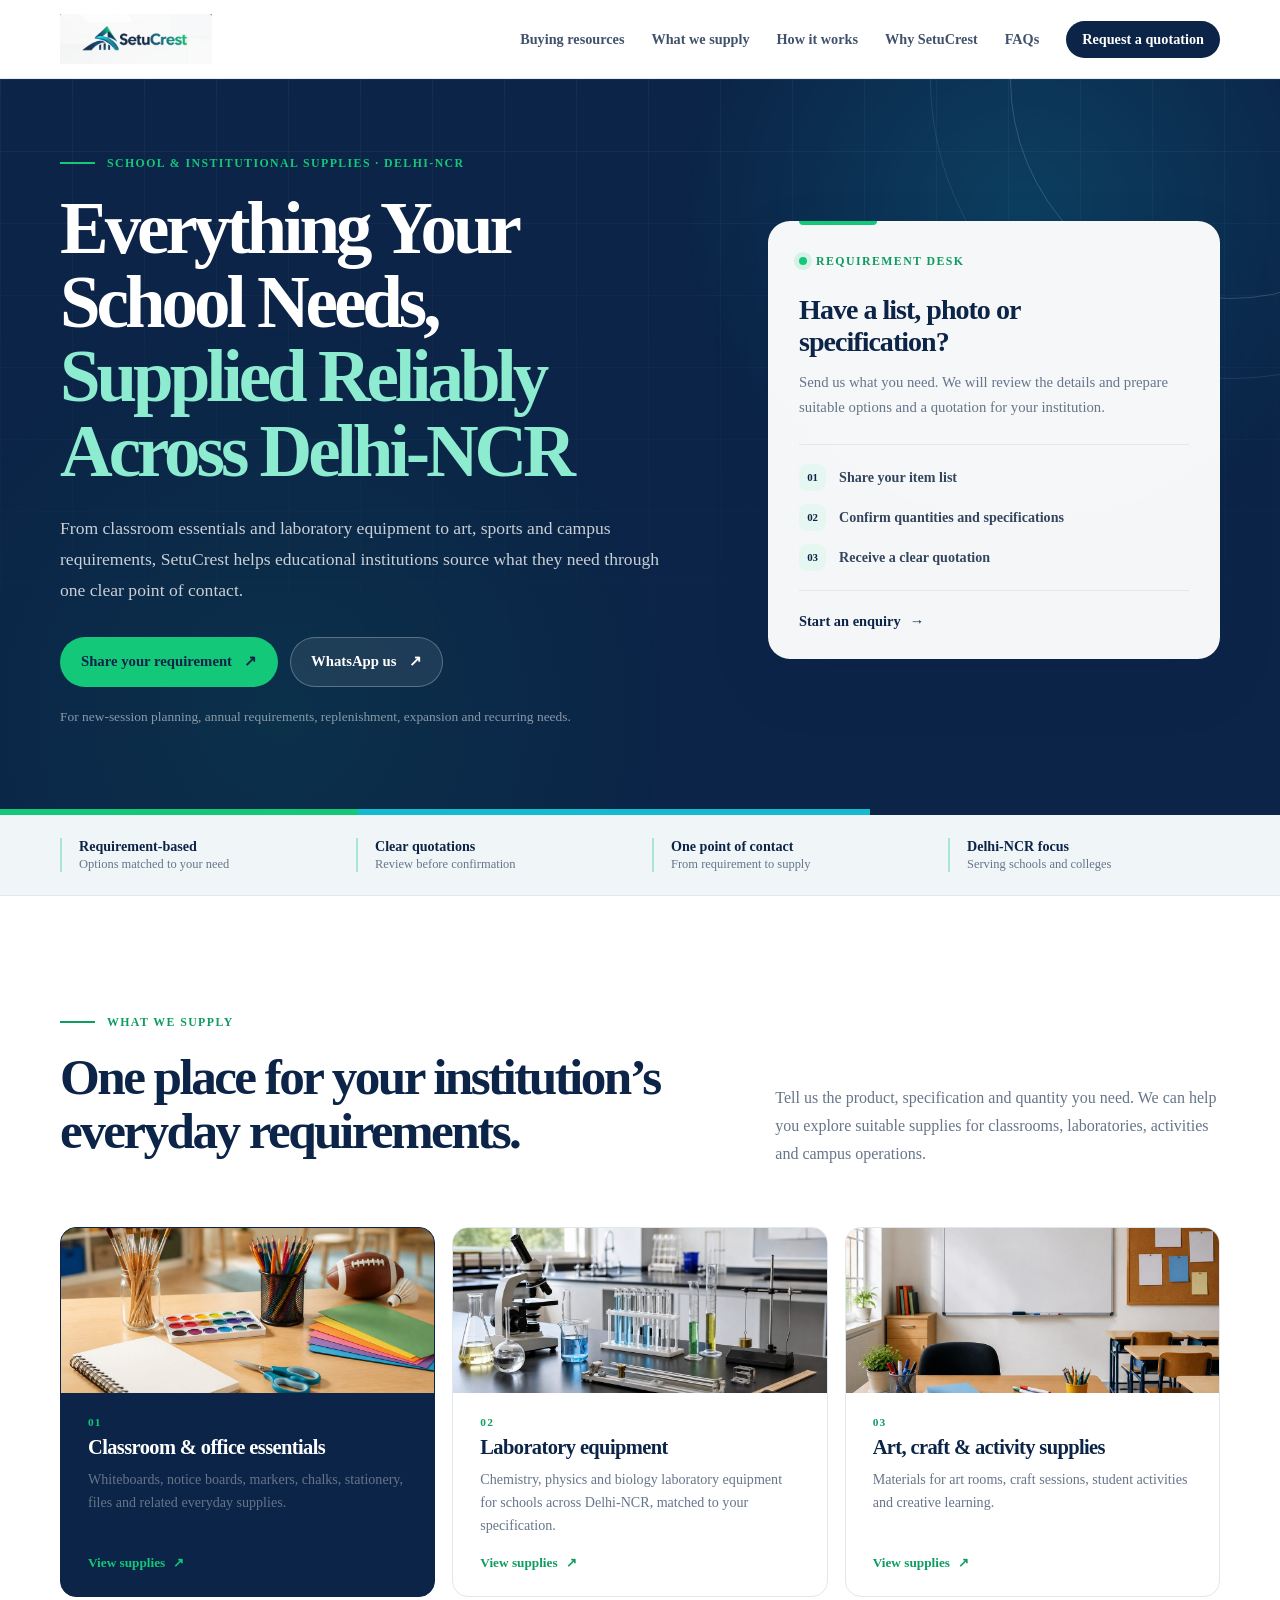
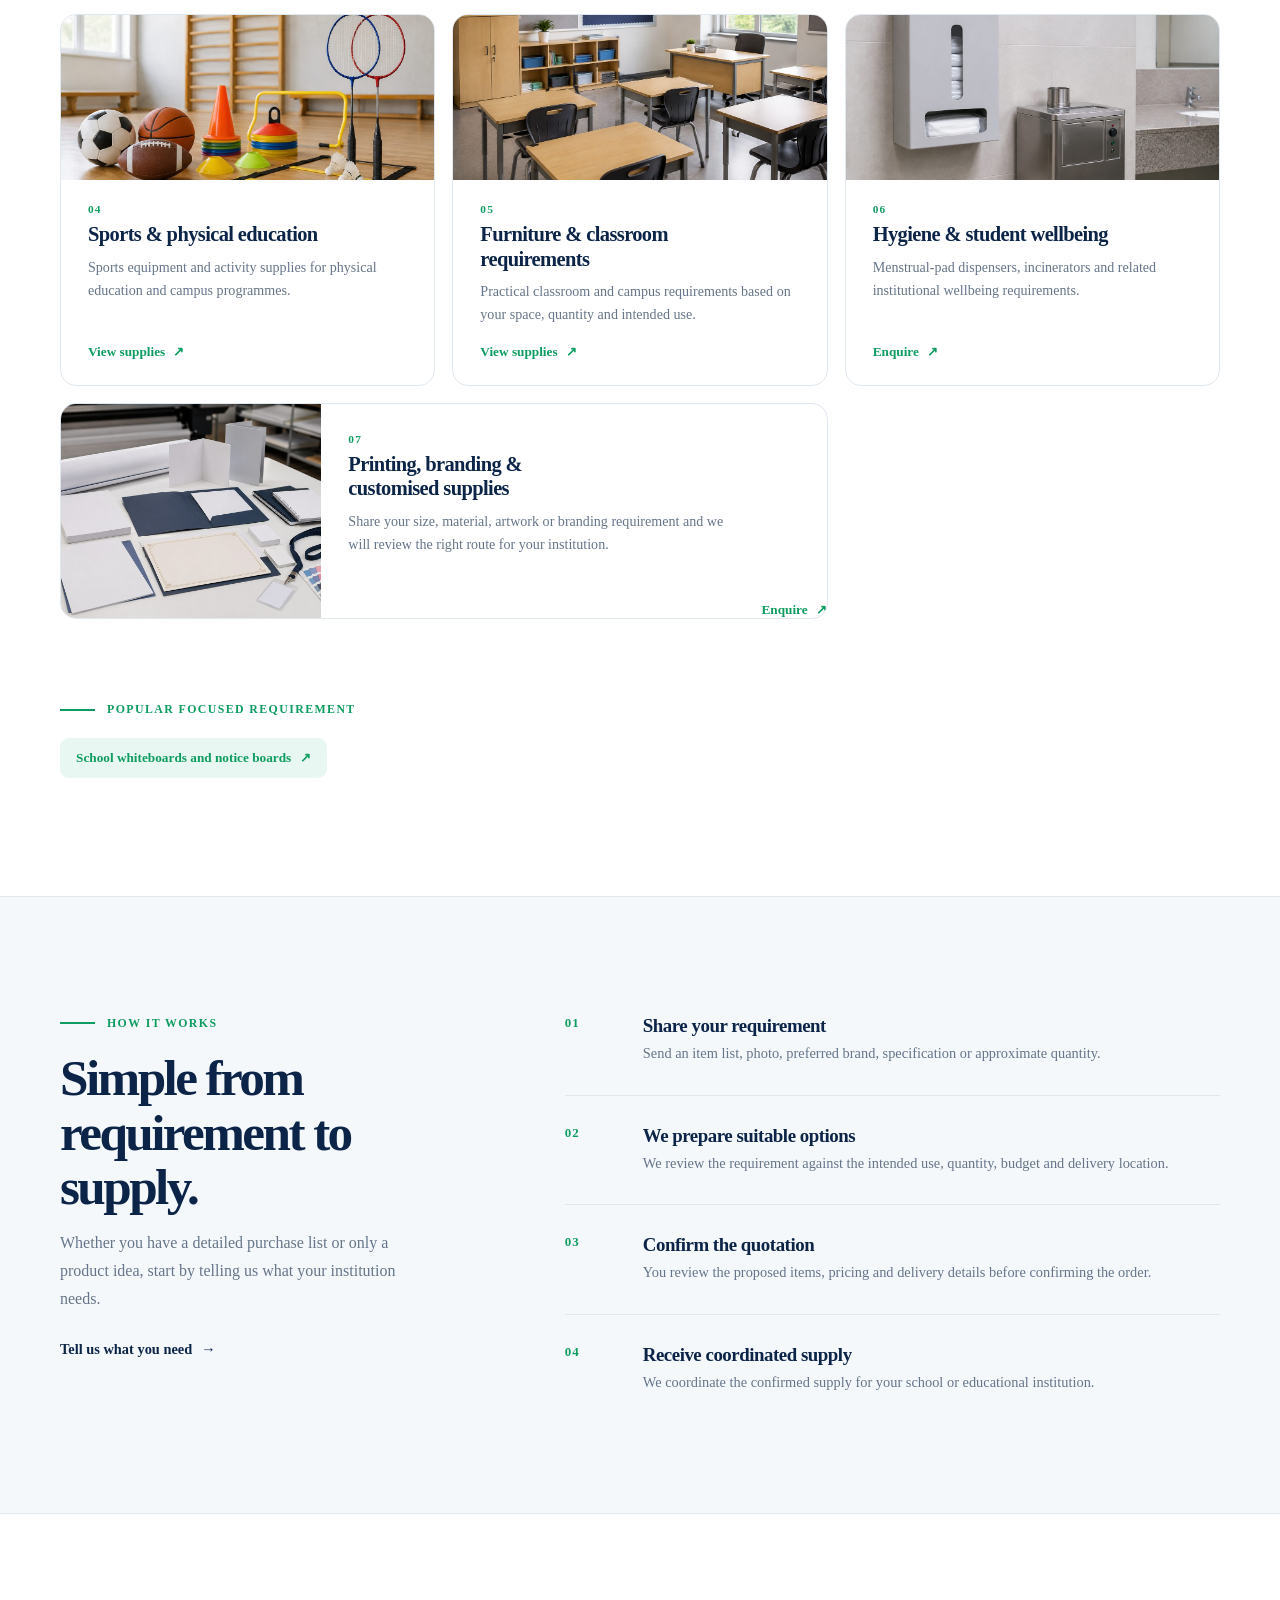
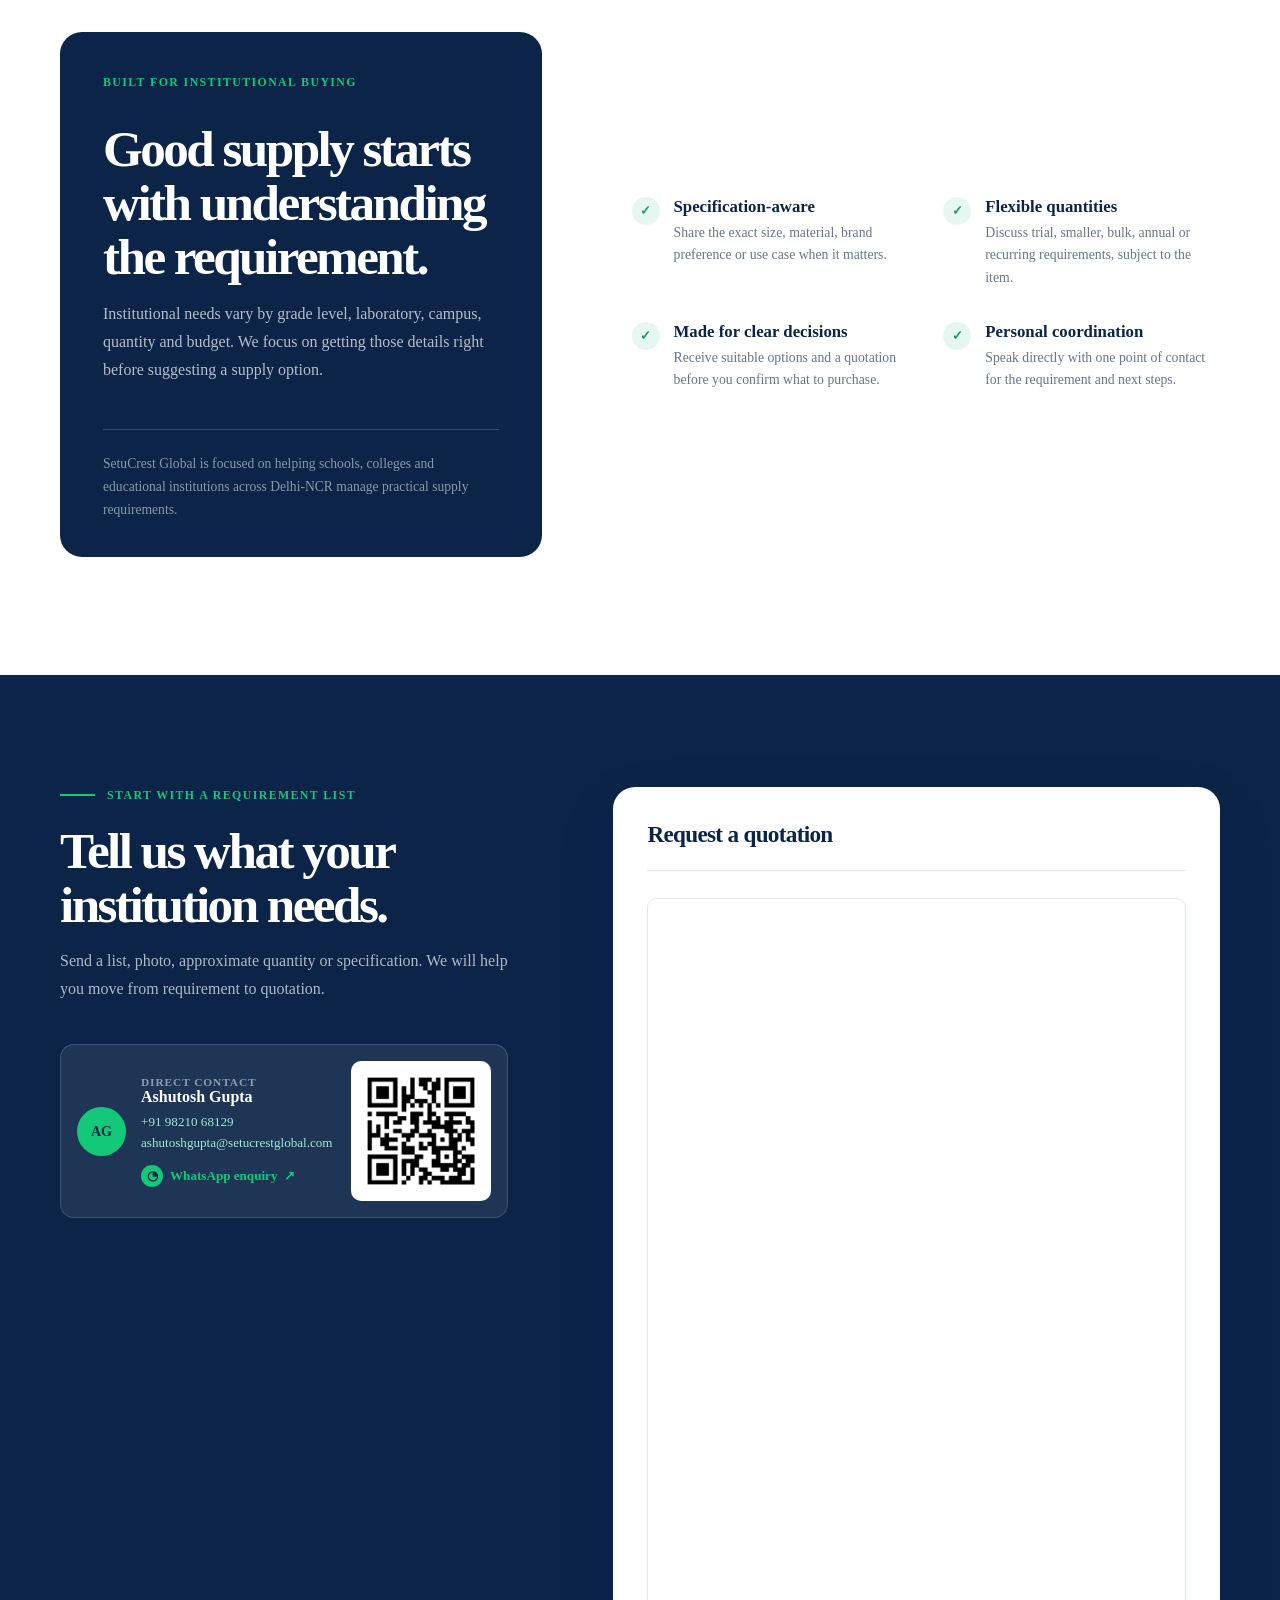
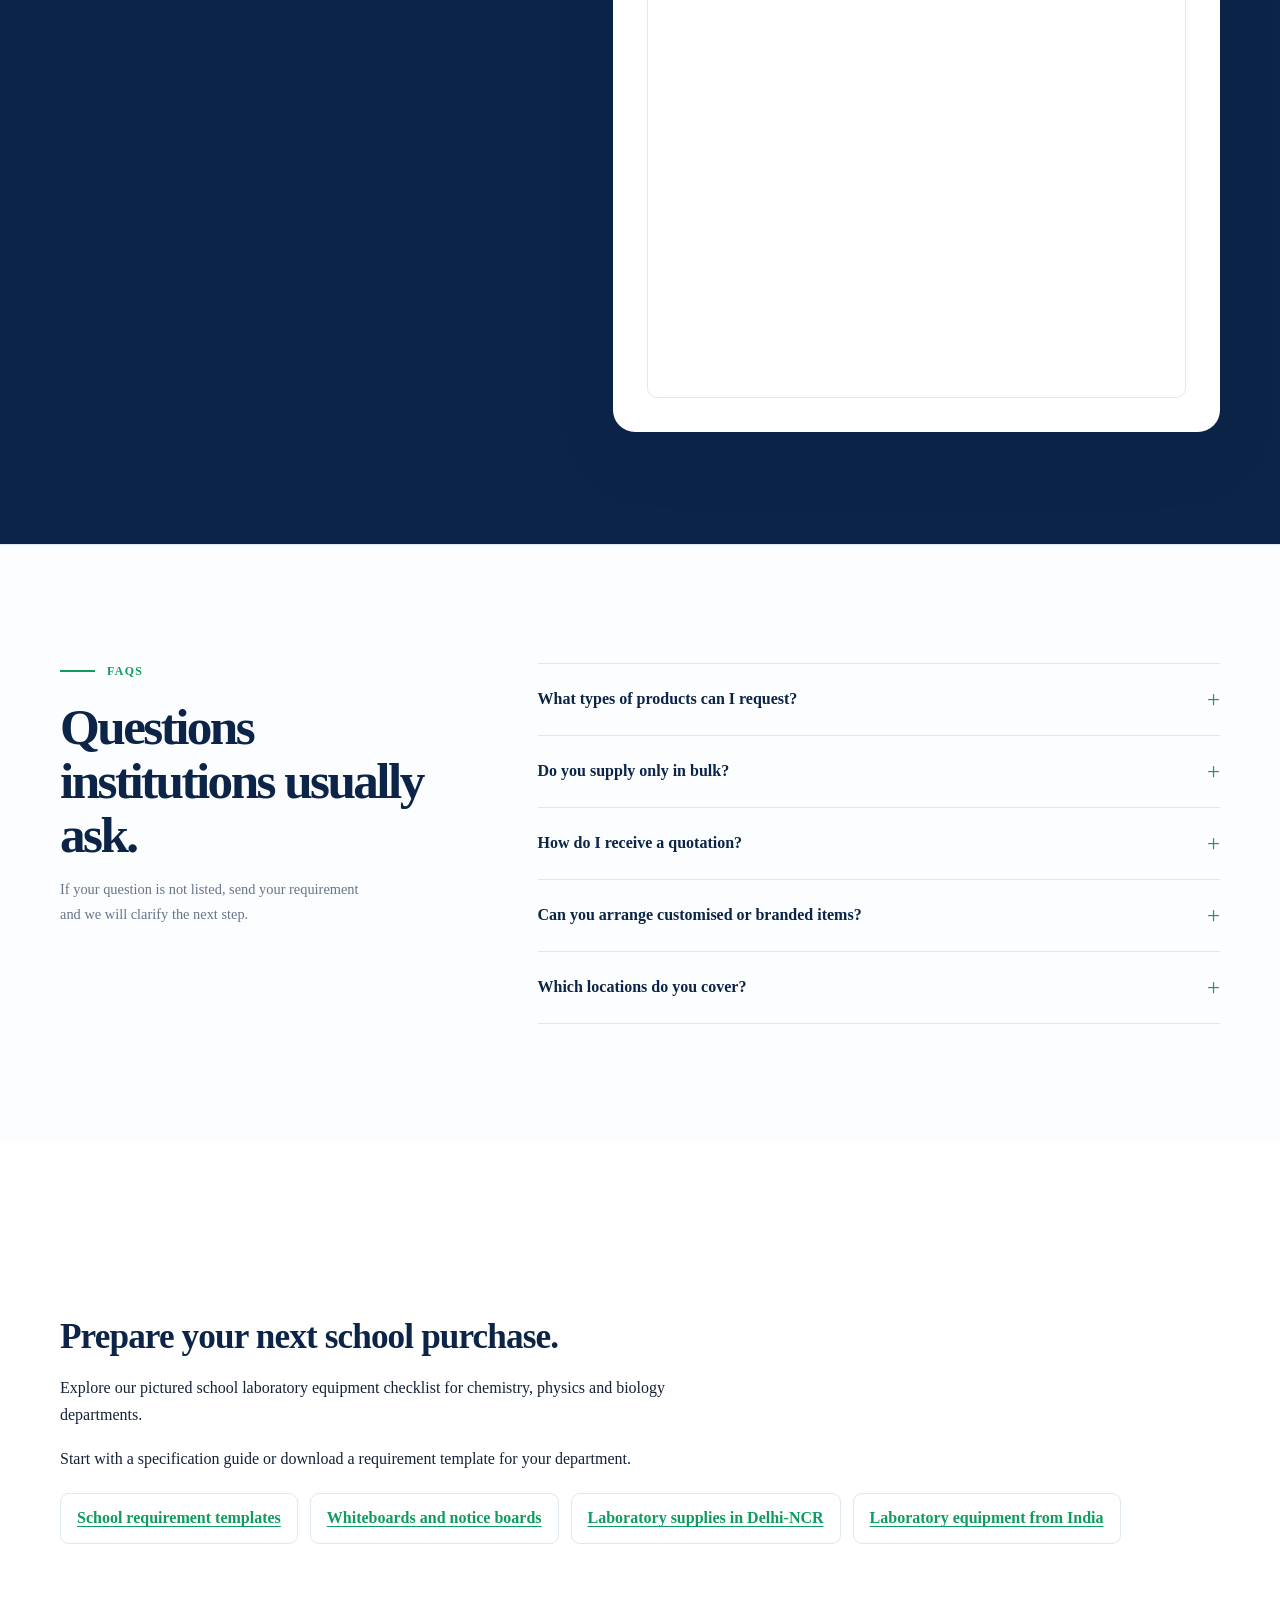
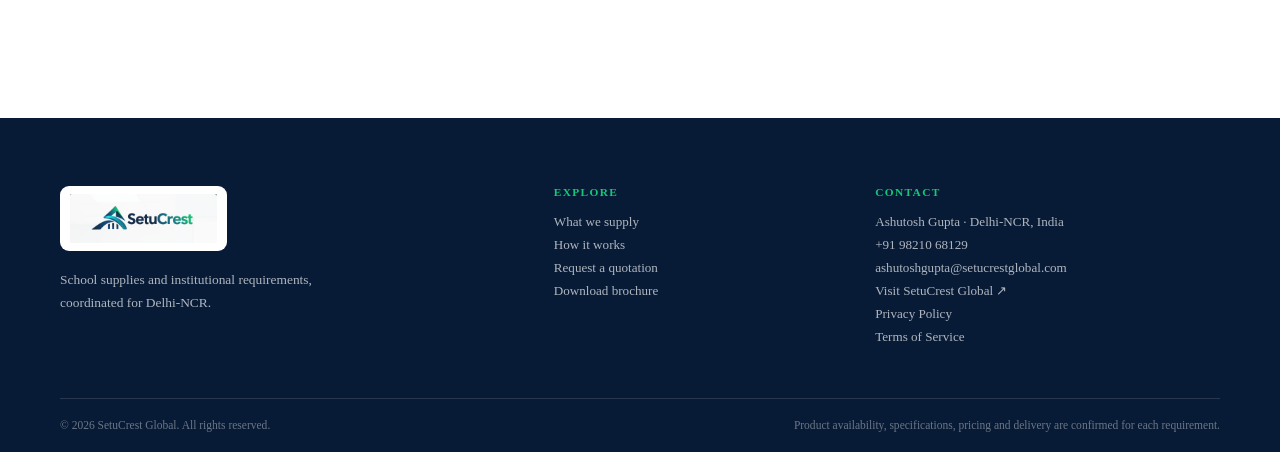
==== commit ca70bbe9: "Add pictured school product catalogues and laboratory buying guide" ====
--- a/index.html
+++ b/index.html
@@ -143,11 +143,11 @@
               <span class="category-card-action">View supplies <span aria-hidden="true">↗</span></span>
             </a>
 
-            <a class="category-card has-image category-card-link" href="school-laboratory-equipment/" aria-label="View school laboratory equipment supplied from India">
+            <a class="category-card has-image category-card-link" href="school-laboratory-equipment-delhi-ncr/" aria-label="View school laboratory equipment in Delhi NCR">
               <div class="category-image"><img src="assets/laboratory-equipment.jpg" alt="Laboratory glassware, microscope and physics equipment for a school science lab" loading="lazy" width="1200" height="800"></div>
               <p class="category-number">02</p>
               <h3>Laboratory equipment</h3>
-              <p>Chemistry, physics and biology lab equipment for institutions in India and international markets, matched to the requested specification.</p>
+              <p>Chemistry, physics and biology laboratory equipment for schools across Delhi-NCR, matched to your specification.</p>
               <span class="category-card-action">View supplies <span aria-hidden="true">↗</span></span>
             </a>
 
@@ -280,7 +280,7 @@
           </div>
         </div>
       </section>
-    <section class="section"><div class="container"><div class="buying-guide"><h2>Prepare your next school purchase.</h2><p>Start with a specification guide or download a requirement template for your department.</p><div class="buying-links"><a href="/resources/">School requirement templates</a><a href="/school-whiteboards-notice-boards-delhi-ncr/">Whiteboards and notice boards</a><a href="/school-laboratory-equipment-delhi-ncr/">Laboratory supplies in Delhi-NCR</a><a href="/school-laboratory-equipment/">Laboratory equipment from India</a></div></div></div></section></main>
+    <section class="section"><div class="container"><div class="buying-guide"><h2>Prepare your next school purchase.</h2><p><a href="/resources/school-laboratory-equipment-list/">Explore our pictured school laboratory equipment checklist</a> for chemistry, physics and biology departments.</p><p>Start with a specification guide or download a requirement template for your department.</p><div class="buying-links"><a href="/resources/">School requirement templates</a><a href="/school-whiteboards-notice-boards-delhi-ncr/">Whiteboards and notice boards</a><a href="/school-laboratory-equipment-delhi-ncr/">Laboratory supplies in Delhi-NCR</a><a href="/school-laboratory-equipment/">Laboratory equipment from India</a></div></div></div></section></main>
 
     <footer class="site-footer">
       <div class="container footer-main">
--- a/styles.css
+++ b/styles.css
@@ -308,3 +308,43 @@
 .buying-hub{padding:clamp(3rem,6vw,6rem) clamp(22px,7vw,108px);background:var(--pale,#eef4fb)}.buying-hub .buying-guide{max-width:1160px;margin:0 auto}
 @media(max-width:700px){.buying-cards{grid-template-columns:1fr}.buying-card{padding:1.2rem}.buying-guide{margin:2.5rem 0}.buying-table th,.buying-table td{padding:.8rem}.buying-links a{width:100%}}
 @media print{.buying-table-wrap{overflow:visible}.buying-links a{border:0;padding:0}.buying-card{break-inside:avoid}}
+
+/* Product photographs and specification cards */
+.product-catalog { margin: 4.5rem 0 2rem; }
+.product-catalog h2 { max-width: 850px; margin-bottom: 1rem; }
+.catalog-intro { max-width: 78ch; color: var(--muted); line-height: 1.75; }
+.catalog-reference { max-width: 90ch; margin: 1rem 0 1.5rem; color: #526277; font-size: .82rem; line-height: 1.65; }
+.catalog-reference a, .catalog-guide-link a { color: var(--green-dark); text-decoration: underline; text-underline-offset: 3px; }
+.catalog-guide-link { max-width: 78ch; line-height: 1.7; }
+.catalog-jump { display: flex; flex-wrap: wrap; gap: .7rem; margin: 1.5rem 0 2rem; }
+.catalog-jump a { padding: .65rem 1.15rem; border: 1px solid var(--line); border-radius: 30px; background: var(--soft); color: var(--navy); font-size: .9rem; font-weight: 750; }
+.catalog-jump a:hover { background: #d5f1e7; }
+.product-group { margin-top: 2.5rem; }
+.product-group > h3 { margin-bottom: 1.25rem; color: var(--navy); font-size: 1.55rem; scroll-margin-top: 110px; }
+.product-grid { display: grid; grid-template-columns: repeat(3, minmax(0, 1fr)); align-items: stretch; gap: 22px; margin-top: 1.5rem; }
+.product-card { display: flex; flex-direction: column; min-width: 0; overflow: hidden; background: #fff; border: 1px solid var(--line); border-radius: var(--radius); scroll-margin-top: 110px; }
+.product-photo { display: grid; place-items: center; aspect-ratio: 4 / 3; padding: 16px; overflow: hidden; background: #f5f7f9; border-bottom: 1px solid var(--line); }
+.product-photo img { display: block; width: 100%; height: 100%; min-height: 0; object-fit: contain; }
+.product-body { display: flex; flex: 1; flex-direction: column; padding: 24px; }
+.product-family { margin: 0 0 .65rem; color: var(--green-dark); font-size: .7rem; font-weight: 850; letter-spacing: .08em; text-transform: uppercase; }
+.product-body h3, .product-body h4 { margin: 0 0 .8rem; color: var(--navy); font-size: 1.2rem; line-height: 1.3; letter-spacing: -.02em; }
+.product-body > p:not(.product-family) { margin: 0 0 1rem; color: var(--muted); font-size: .87rem; line-height: 1.7; }
+.product-spec { padding-top: 1rem; border-top: 1px solid var(--line); }
+.product-spec strong { display: block; margin-bottom: .35rem; color: var(--ink); font-size: .8rem; }
+.product-action { display: flex; justify-content: space-between; align-items: center; gap: .5rem; margin-top: auto; padding: .85rem 0 .1rem; color: var(--green-dark); font-size: .88rem; font-weight: 800; text-decoration: underline; text-underline-offset: 3px; }
+.product-action:hover { color: var(--navy); }
+.guide-hero .detail-copy { max-width: 900px; }
+.guide-hero .detail-copy h1 { max-width: 900px; }
+.pictured-guide-card { border-color: #9ed9c7; background: #f1faf6; }
+@media (max-width: 980px) { .product-grid { grid-template-columns: repeat(2, minmax(0, 1fr)); } }
+@media (max-width: 600px) {
+  .product-catalog { margin-top: 3rem; }
+  .product-grid { grid-template-columns: minmax(0, 1fr); gap: 20px; }
+  .product-body { padding: 21px; }
+  .product-photo { aspect-ratio: 3 / 2; }
+}
+@media print {
+  .product-card { break-inside: avoid; }
+  .product-grid { grid-template-columns: repeat(2, minmax(0, 1fr)); }
+  .product-action, .catalog-jump { display: none; }
+}
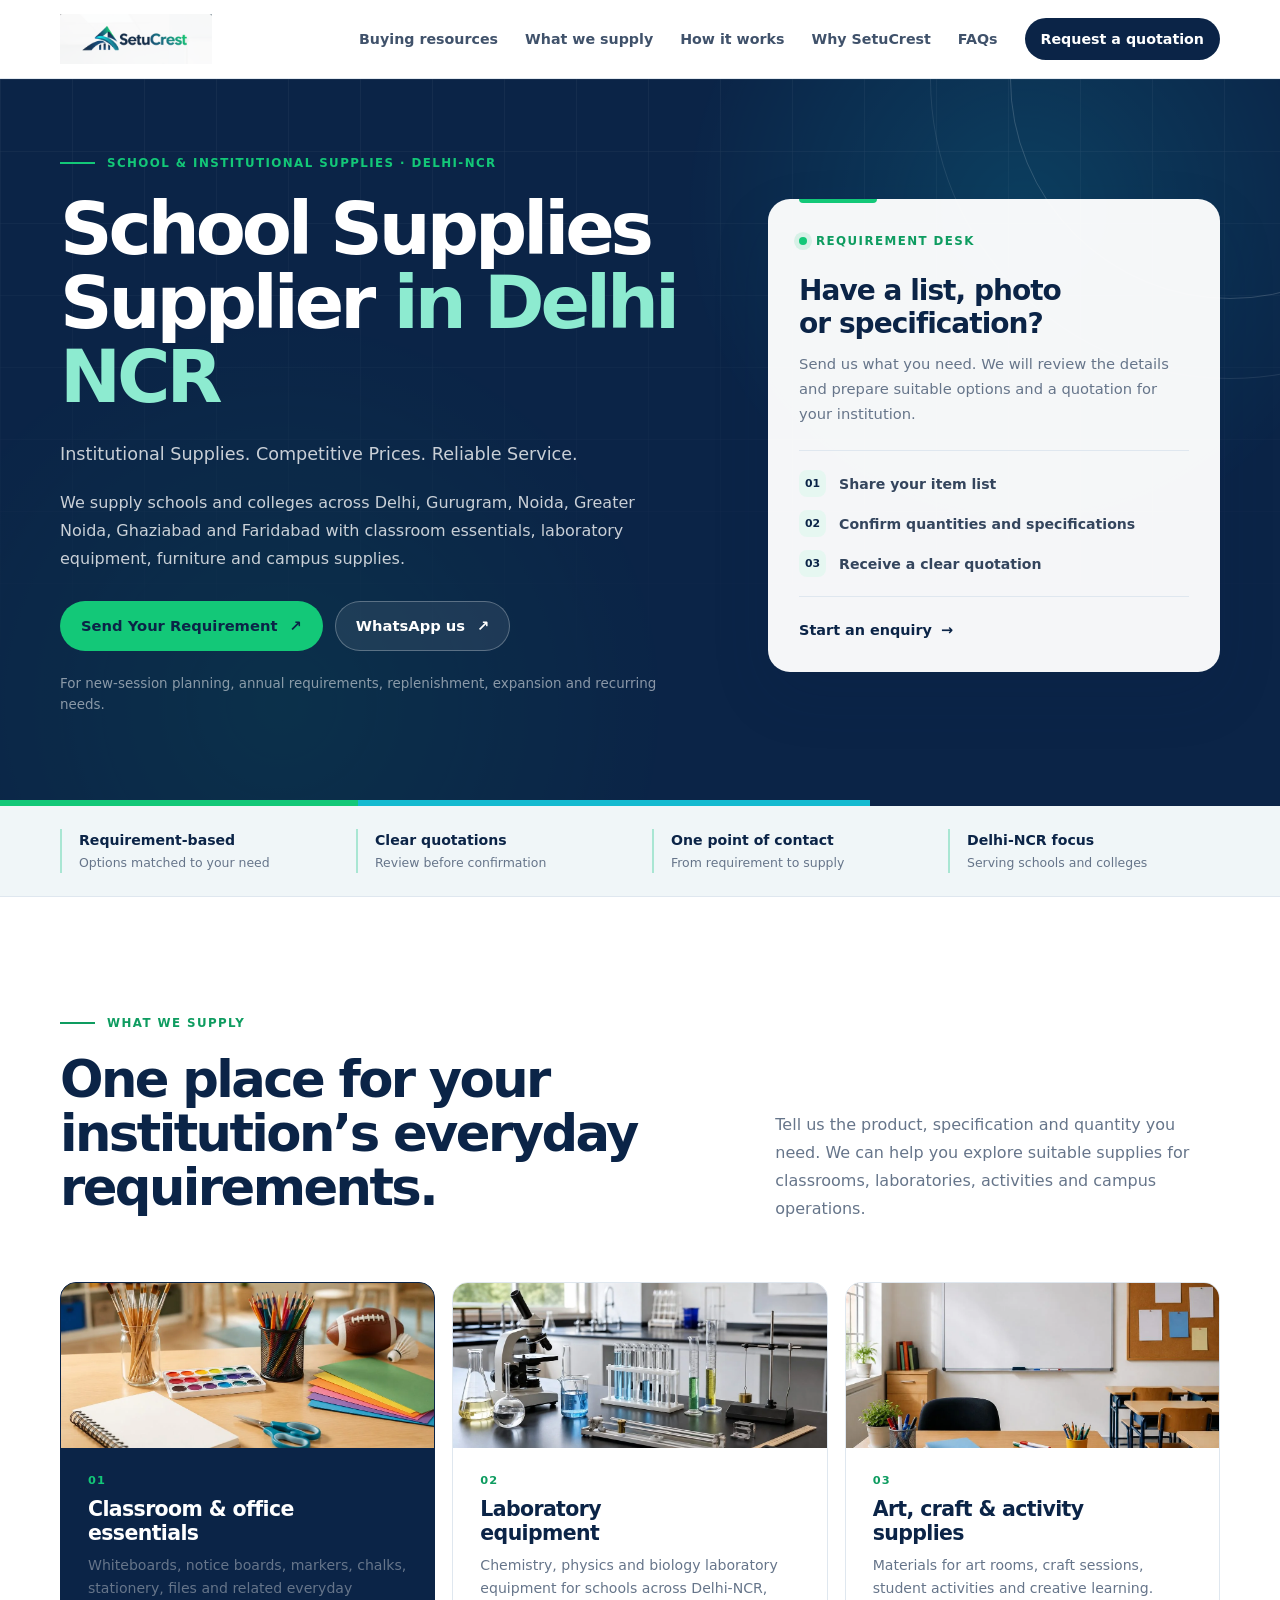
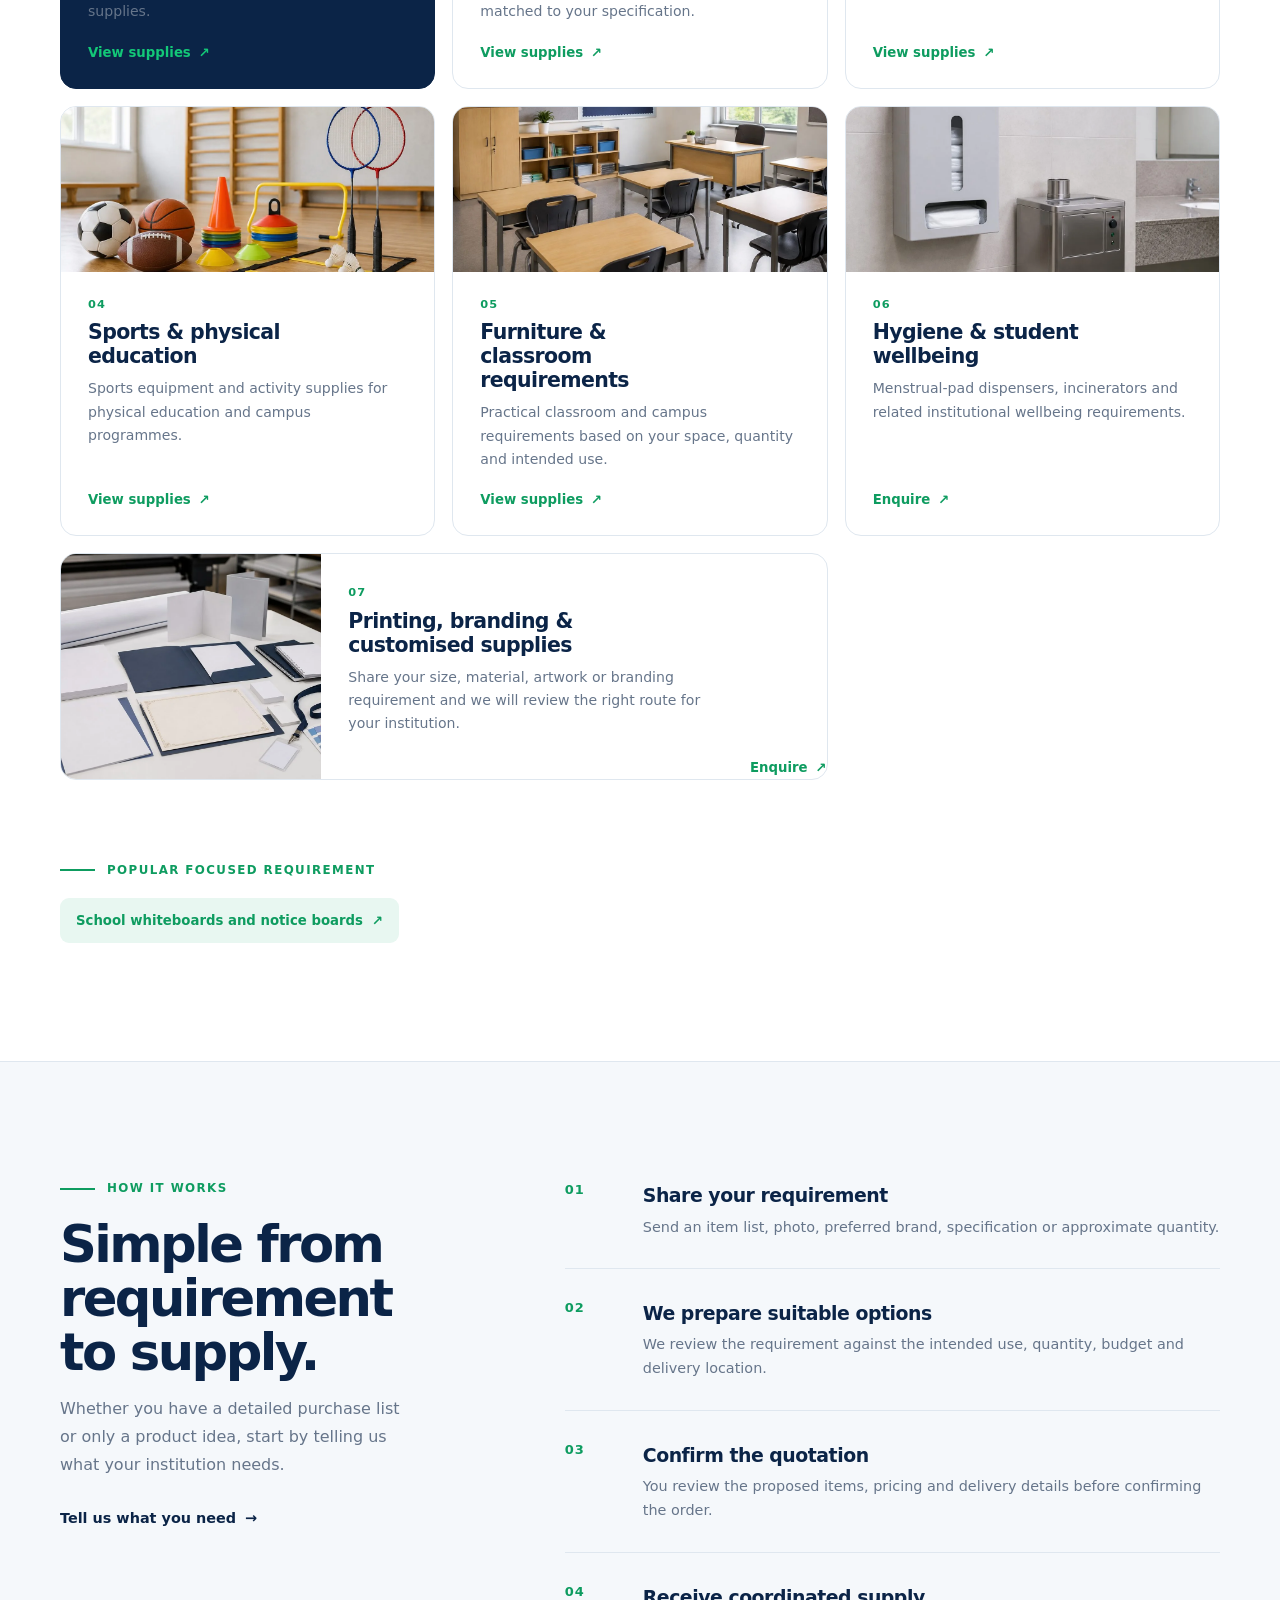
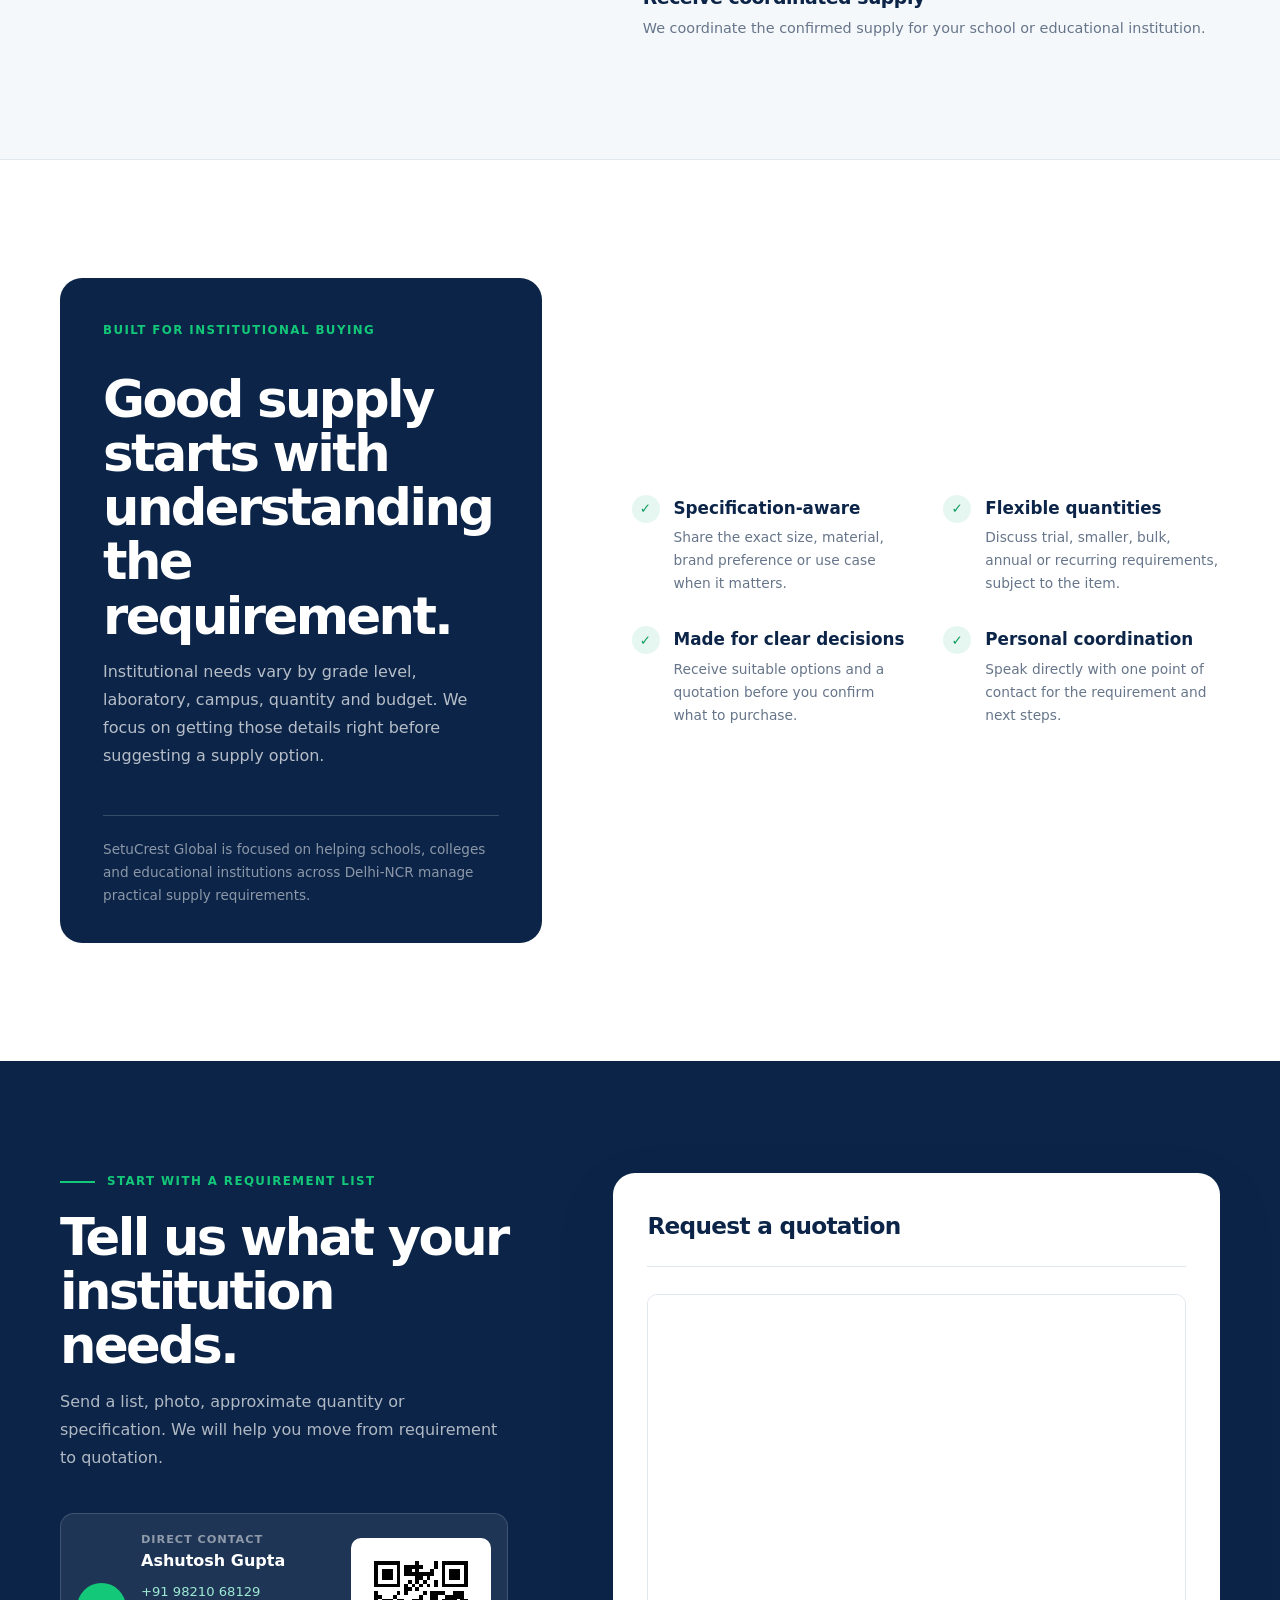
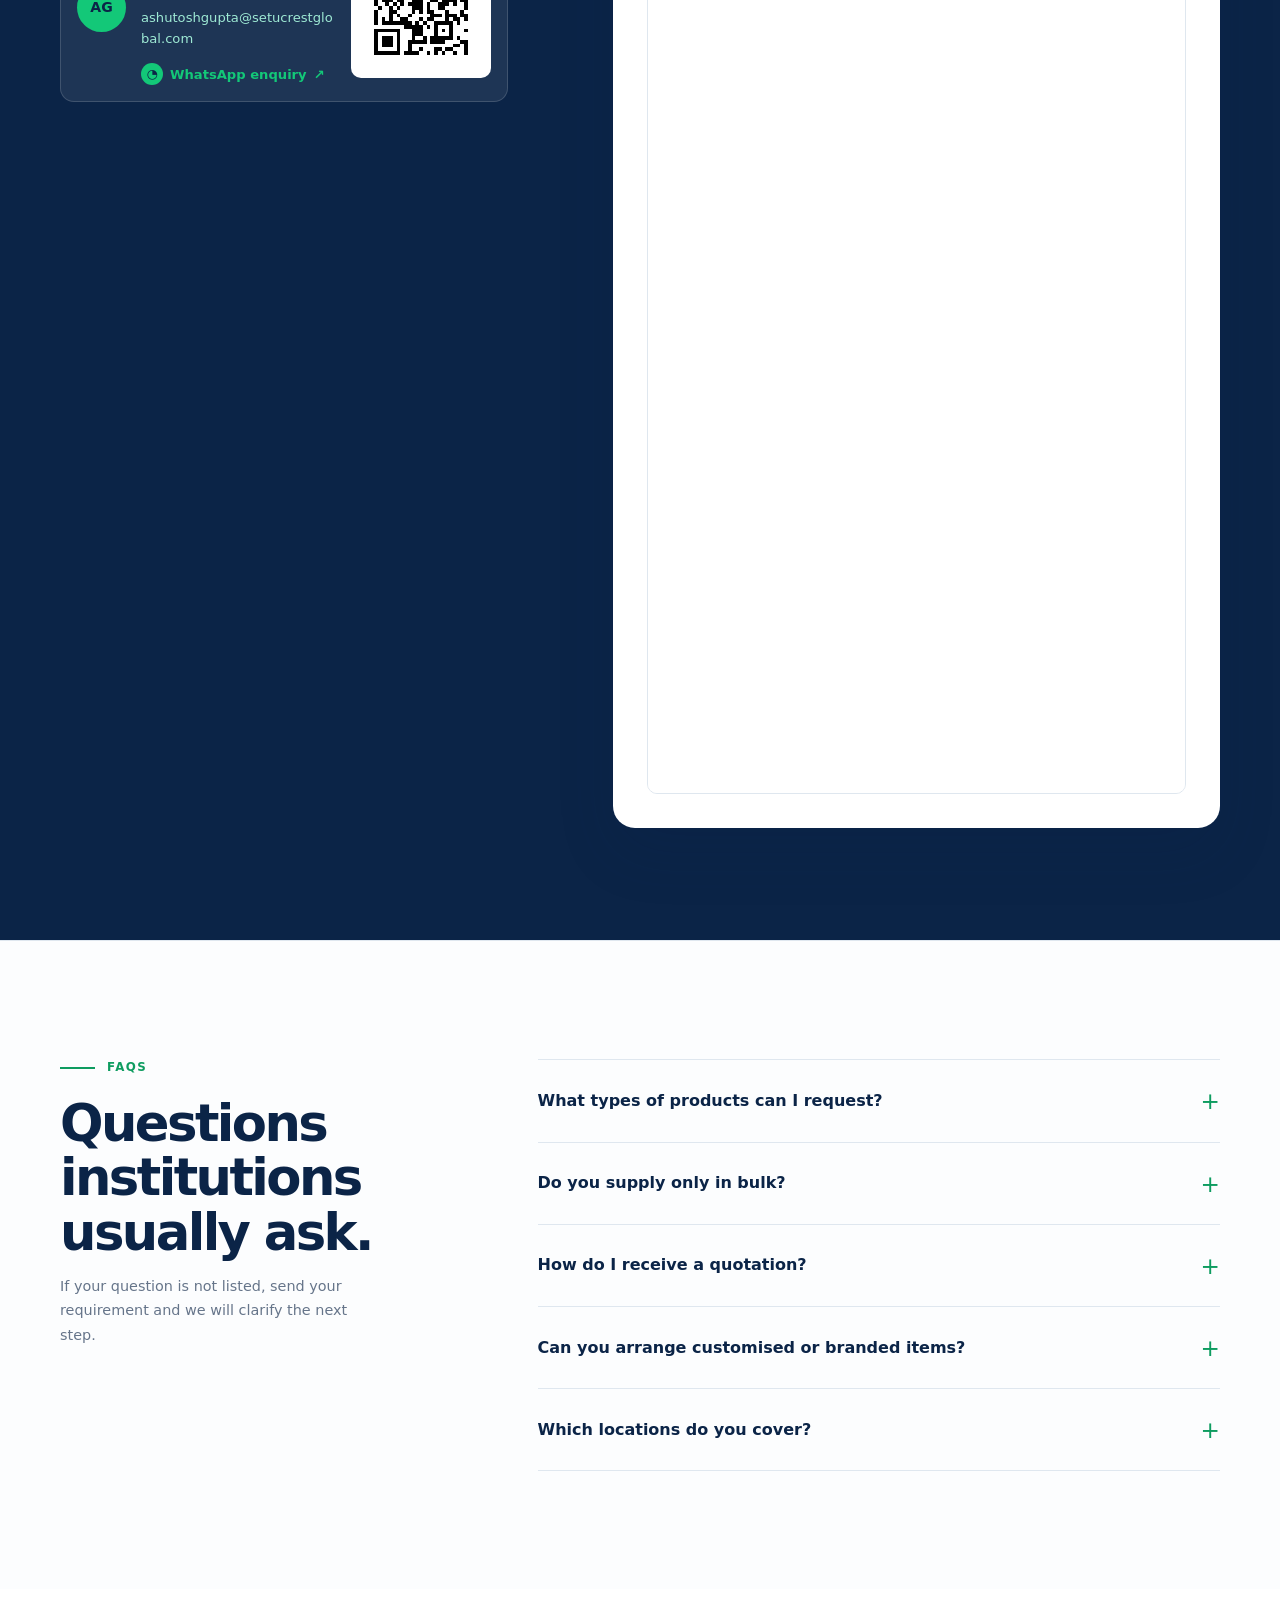
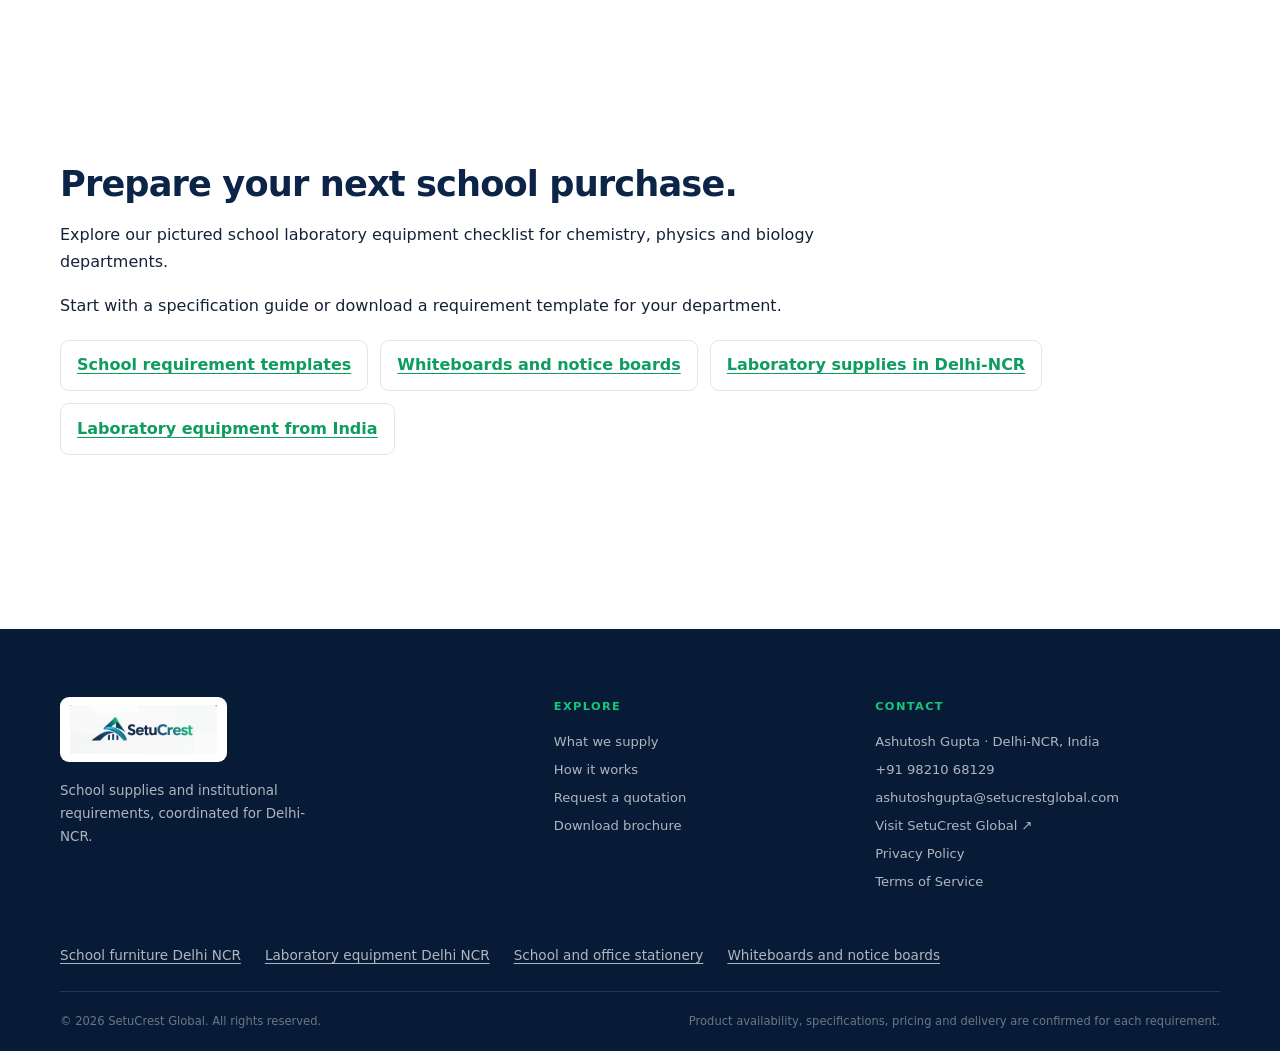
==== commit 6c34001b: "Apply SEO handoff with local WebP images, buyer content and correct WhatsApp QR" ====
--- a/index.html
+++ b/index.html
@@ -11,44 +11,49 @@
   </script>
     <meta charset="utf-8">
     <meta name="viewport" content="width=device-width, initial-scale=1">
-    <meta name="description" content="School supplies, laboratory equipment, stationery, art, sports and customised institutional supplies for schools and colleges across Delhi-NCR.">
+    <meta name="description" content="School supplies supplier in Delhi NCR for institutions: laboratory equipment, furniture, whiteboards, stationery and sports items. Get a quotation.">
     <meta name="robots" content="index, follow">
     <meta name="theme-color" content="#0b2447">
     <link rel="canonical" href="https://school-supplies.setucrestglobal.com/">
 
     <meta property="og:type" content="website">
-    <meta property="og:title" content="School Supplies in Delhi-NCR | SetuCrest Global">
-    <meta property="og:description" content="Requirement-based school and institutional supplies across Delhi-NCR.">
+    <meta property="og:title" content="School Supplies Supplier in Delhi NCR | SetuCrest">
+    <meta property="og:description" content="School supplies supplier in Delhi NCR for institutions: laboratory equipment, furniture, whiteboards, stationery and sports items. Get a quotation.">
     <meta property="og:url" content="https://school-supplies.setucrestglobal.com/">
     <meta name="twitter:card" content="summary">
-    <meta name="twitter:title" content="School Supplies in Delhi-NCR | SetuCrest Global">
-    <meta name="twitter:description" content="Requirement-based school and institutional supplies across Delhi-NCR.">
-
-    <title>School Supplies in Delhi-NCR | SetuCrest Global</title>
-    <link rel="icon" href="assets/setucrest-logo.png" type="image/png">
-    <link rel="stylesheet" href="styles.css">
-
-    <script type="application/ld+json">
-      {
-        "@context": "https://schema.org",
-        "@type": "Organization",
-        "name": "SetuCrest Global",
-        "url": "https://school-supplies.setucrestglobal.com/",
-        "logo": "https://school-supplies.setucrestglobal.com/assets/setucrest-logo.png",
-        "description": "Requirement-based school and institutional supplies for educational institutions across Delhi-NCR.",
-        "areaServed": {
-          "@type": "AdministrativeArea",
-          "name": "Delhi-NCR"
-        },
-        "contactPoint": {
-          "@type": "ContactPoint",
-          "contactType": "sales",
-          "telephone": "+91-98210-68129",
-          "email": "ashutoshgupta@setucrestglobal.com",
-          "availableLanguage": ["English", "Hindi"]
-        }
-      }
-    </script>
+    <meta name="twitter:title" content="School Supplies Supplier in Delhi NCR | SetuCrest">
+    <meta name="twitter:description" content="School supplies supplier in Delhi NCR for institutions: laboratory equipment, furniture, whiteboards, stationery and sports items. Get a quotation.">
+
+    <title>School Supplies Supplier in Delhi NCR | SetuCrest</title>
+    <link rel="icon" href="/assets/setucrest-logo.webp" type="image/webp">
+    <!-- BEGIN GENERATED STYLES -->
+<style id="critical-css">:root { --navy: #0b2447; --navy-2: #102f59; --ink: #142238; --muted: #66758a; --line: #dfe7ef; --soft: #f5f8fb; --white: #ffffff; --green: #13c878; --green-dark: #0e9c60; --cyan: #14bad0; --shadow: 0 24px 60px rgba(11, 36, 71, .12); --radius: 22px; } * { box-sizing: border-box; } html { scroll-behavior: smooth; } body { margin: 0; color: var(--ink); background: var(--white); font-family: Inter, ui-sans-serif, system-ui, -apple-system, BlinkMacSystemFont, "Segoe UI", sans-serif; font-size: 1rem; line-height: 1.6; } button, input, select, textarea { font: inherit; } a { color: inherit; text-decoration: none; } button, a { -webkit-tap-highlight-color: transparent; } img { display: block; max-width: 100%; height: auto; } .container { width: min(1160px, calc(100% - 48px)); margin: 0 auto; } .sr-only { position: absolute; width: 1px; height: 1px; padding: 0; margin: -1px; overflow: hidden; clip: rect(0, 0, 0, 0); white-space: nowrap; border: 0; } .skip-link { position: fixed; top: 12px; left: 12px; z-index: 100; padding: 10px 14px; color: var(--white); background: var(--navy); border-radius: 8px; transform: translateY(-160%); transition: transform .2s ease; } .skip-link:focus { transform: translateY(0); } .site-header { position: sticky; top: 0; z-index: 20; background: rgba(255, 255, 255, .94); border-bottom: 1px solid rgba(223, 231, 239, .9); backdrop-filter: blur(16px); } .nav-wrap { display: flex; align-items: center; justify-content: space-between; min-height: 78px; gap: 32px; } .brand { width: 152px; flex: 0 0 auto; } .brand img { width: 100%; height: auto; } .site-nav { display: flex; align-items: center; gap: 27px; font-size: .89rem; font-weight: 600; color: #40526b; } .site-nav a:not(.nav-cta) { transition: color .2s ease; } .site-nav a:not(.nav-cta):hover, .site-nav a:not(.nav-cta):focus-visible { color: var(--navy); } .nav-cta { padding: 10px 16px; color: var(--white); background: var(--navy); border-radius: 999px; transition: background .2s ease, transform .2s ease; } .nav-cta:hover, .nav-cta:focus-visible { background: var(--navy-2); transform: translateY(-1px); } .menu-toggle { display: none; padding: 8px; background: transparent; border: 0; cursor: pointer; } .menu-toggle span:not(.sr-only) { display: block; width: 22px; height: 2px; margin: 5px 0; background: var(--navy); } .hero { position: relative; overflow: hidden; color: var(--white); background: var(--navy); isolation: isolate; } .hero::before { content: ""; position: absolute; inset: 0; z-index: -2; opacity: .32; background: radial-gradient(circle at 80% 18%, rgba(20, 186, 208, .56), transparent 29%), radial-gradient(circle at 22% 86%, rgba(19, 200, 120, .24), transparent 34%); } .hero::after { content: ""; position: absolute; inset: 0; z-index: -1; opacity: .1; background-image: linear-gradient(rgba(255,255,255,.4) 1px, transparent 1px), linear-gradient(90deg, rgba(255,255,255,.4) 1px, transparent 1px); background-size: 72px 72px; mask-image: linear-gradient(to bottom, black, transparent 86%); } .hero-orb { position: absolute; border: 1px solid rgba(255,255,255,.16); border-radius: 50%; pointer-events: none; } .hero-orb-one { width: 440px; height: 440px; right: -170px; top: -220px; } .hero-orb-two { width: 600px; height: 600px; right: -250px; top: -300px; opacity: .55; } .hero-grid { display: grid; grid-template-columns: minmax(0, 1.16fr) minmax(360px, .84fr); align-items: center; gap: 84px; min-height: 594px; padding-top: 76px; padding-bottom: 90px; } .hero-copy { max-width: 700px; } .eyebrow { display: flex; align-items: center; gap: 12px; margin: 0 0 20px; color: var(--green); font-size: .74rem; font-weight: 800; letter-spacing: .12em; line-height: 1.4; text-transform: uppercase; } .eyebrow-dark { color: var(--green-dark); } .eyebrow-line { display: inline-block; width: 35px; height: 2px; background: currentColor; } h1, h2, h3, p { margin-top: 0; } h1 { max-width: 730px; margin-bottom: 24px; font-size: clamp(2.8rem, 5.7vw, 5.3rem); letter-spacing: -.055em; line-height: 1.02; } h1 span { color: #8debd0; } .hero-lede { max-width: 635px; margin-bottom: 31px; color: rgba(255,255,255,.78); font-size: 1.1rem; line-height: 1.75; } .hero-actions { display: flex; flex-wrap: wrap; align-items: center; gap: 12px; } .button { display: inline-flex; align-items: center; justify-content: center; gap: 12px; min-height: 50px; padding: 13px 20px; border: 1px solid transparent; border-radius: 999px; font-weight: 750; font-size: .92rem; line-height: 1.2; cursor: pointer; transition: transform .2s ease, background .2s ease, border-color .2s ease; } .button:hover, .button:focus-visible { transform: translateY(-2px); } .button-primary { color: var(--navy); background: var(--green); } .button-primary:hover, .button-primary:focus-visible { background: #36dc91; } .button-secondary { color: var(--white); border-color: rgba(255,255,255,.27); background: rgba(255,255,255,.08); } .button-secondary:hover, .button-secondary:focus-visible { background: rgba(255,255,255,.16); } .hero-note { margin: 22px 0 0; color: rgba(255,255,255,.52); font-size: .84rem; } .requirement-card { position: relative; padding: 33px 31px 29px; color: var(--ink); background: rgba(255,255,255,.96); border-radius: var(--radius); box-shadow: var(--shadow); } .requirement-card::before { content: ""; position: absolute; left: 31px; top: 0; width: 78px; height: 4px; background: var(--green); border-radius: 0 0 6px 6px; } .card-topline { display: flex; align-items: center; gap: 9px; margin-bottom: 25px; color: var(--green-dark); font-size: .74rem; font-weight: 800; letter-spacing: .12em; text-transform: uppercase; } .status-dot { width: 8px; height: 8px; background: var(--green); border-radius: 50%; box-shadow: 0 0 0 5px rgba(19, 200, 120, .13); } .requirement-card h2 { max-width: 280px; margin-bottom: 11px; color: var(--navy); font-size: 1.75rem; letter-spacing: -.035em; line-height: 1.16; } .requirement-card > p { margin-bottom: 24px; color: var(--muted); font-size: .92rem; line-height: 1.7; } .mini-list { display: grid; gap: 13px; padding: 19px 0; border-top: 1px solid var(--line); border-bottom: 1px solid var(--line); } .mini-list > div { display: flex; align-items: center; gap: 13px; color: #34455d; font-size: .88rem; font-weight: 650; } .mini-icon { display: inline-grid; place-items: center; width: 27px; height: 27px; color: var(--navy); background: #e6f7f1; border-radius: 8px; font-size: .68rem; font-weight: 850; } .card-link, .text-link { display: inline-flex; align-items: center; gap: 9px; margin-top: 22px; color: var(--navy); font-weight: 800; font-size: .9rem; } .card-link:hover, .text-link:hover { color: var(--green-dark); } .hero-bottom-line { position: absolute; bottom: 0; left: 0; width: 100%; height: 6px; background: linear-gradient(90deg, var(--green) 0 28%, var(--cyan) 28% 68%, transparent 68%); } .trust-strip { background: #f0f6f8; border-bottom: 1px solid var(--line); } .trust-grid { display: grid; grid-template-columns: repeat(4, 1fr); gap: 24px; padding-top: 23px; padding-bottom: 23px; } .trust-grid > div { display: grid; gap: 2px; padding-left: 17px; border-left: 2px solid #a9e6d3; } .trust-grid strong { color: var(--navy); font-size: .88rem; } .trust-grid span { color: var(--muted); font-size: .78rem; } .detail-hero { padding: 31px 0 92px; color: var(--white); background: var(--navy); } .breadcrumbs { display: flex; flex-wrap: wrap; align-items: center; gap: 9px; margin-bottom: 53px; color: rgba(255,255,255,.56); font-size: .76rem; } .breadcrumbs a { color: rgba(255,255,255,.78); } .breadcrumbs a:hover { color: var(--green); } .detail-hero-grid { display: grid; grid-template-columns: minmax(0, 1fr) minmax(360px, .84fr); gap: 78px; align-items: center; } .detail-copy { max-width: 690px; } .detail-copy h1 { max-width: 700px; margin-bottom: 23px; color: var(--white); font-size: clamp(2.75rem, 5.3vw, 5rem); letter-spacing: -.055em; line-height: 1.02; } .detail-lede { max-width: 625px; margin-bottom: 30px; color: rgba(255,255,255,.72); font-size: 1.08rem; line-height: 1.75; } .detail-note { margin: 22px 0 0; color: rgba(255,255,255,.48); font-size: .78rem; line-height: 1.6; } .detail-image { margin: 0; overflow: hidden; background: #153b61; border: 1px solid rgba(255,255,255,.18); border-radius: var(--radius); box-shadow: 0 24px 60px rgba(0,0,0,.25); } .detail-image img { display: block; width: 100%; aspect-ratio: 4 / 3; object-fit: cover; } .detail-image figcaption { padding: 13px 16px 15px; color: rgba(255,255,255,.63); background: rgba(0,0,0,.16); font-size: .74rem; line-height: 1.5; } .guide-hero .detail-copy { max-width: 900px; } .guide-hero .detail-copy h1 { max-width: 900px; } .hero-service-area { max-width: 635px; margin: -12px 0 28px; color: rgba(255,255,255,.78); font-size: 1rem; line-height: 1.75; } .section { padding: 118px 0; } @media (max-width: 980px) { .container { width: min(100% - 38px, 720px); } .site-nav { gap: 16px; font-size: .8rem; }.nav-cta { padding: 9px 13px; } .hero-grid { grid-template-columns: 1fr; gap: 48px; padding-top: 66px; }.hero-copy { max-width: 680px; }.requirement-card { max-width: 560px; } .split-heading, .process-grid, .about-grid, .enquiry-grid, .faq-grid { gap: 55px; }.split-heading { grid-template-columns: 1fr; margin-bottom: 35px; }.category-grid { grid-template-columns: repeat(2, 1fr); }.category-card-wide { grid-column: span 2; } .about-grid { grid-template-columns: 1fr; }.about-points { max-width: 700px; }.enquiry-grid { grid-template-columns: 1fr; }.enquiry-copy > p:not(.eyebrow) { max-width: 600px; }.contact-card { max-width: 500px; } .footer-main { gap: 45px; } } @media (max-width: 700px) { .container { width: min(100% - 32px, 540px); } .nav-wrap { min-height: 68px; }.brand { width: 134px; }.menu-toggle { display: block; }.site-nav { position: absolute; top: calc(100% + 1px); right: 0; left: 0; display: none; flex-direction: column; align-items: stretch; gap: 0; padding: 9px 16px 16px; background: var(--white); border-bottom: 1px solid var(--line); box-shadow: 0 18px 30px rgba(11,36,71,.08); }.site-nav.is-open { display: flex; }.site-nav a { padding: 12px 0; }.site-nav .nav-cta { margin-top: 7px; padding: 12px 16px; text-align: center; } .hero-grid { min-height: auto; padding-top: 55px; padding-bottom: 73px; }.hero-orb-one { right: -280px; }.hero-orb-two { right: -350px; }.eyebrow { font-size: .65rem; }.eyebrow-line { width: 25px; }.hero-lede { font-size: 1rem; }.hero-actions { align-items: stretch; flex-direction: column; }.hero-actions .button { width: 100%; }.requirement-card { padding: 29px 23px 25px; }.requirement-card::before { left: 23px; } .trust-grid { grid-template-columns: 1fr 1fr; gap: 18px 15px; }.trust-grid > div { padding-left: 11px; }.trust-grid strong { font-size: .78rem; }.trust-grid span { font-size: .69rem; } .section { padding: 78px 0; }.section-heading h2, .process-intro h2, .about-panel h2, .enquiry-copy h2, .faq-grid h2 { font-size: 2.25rem; }.category-grid { grid-template-columns: 1fr; }.category-card, .category-card-wide { grid-column: auto; min-height: auto; }.category-card-wide { flex-direction: column; gap: 0; }.category-card-wide a { margin-top: auto; margin-left: 0; }.category-icon { margin-bottom: 20px; }.category-card-wide.has-image .category-image { flex: 0 0 auto; width: 100%; height: 180px; min-height: 0; }.category-card-wide-copy { padding: 24px 23px 25px; } .process-grid { grid-template-columns: 1fr; }.about-points { grid-template-columns: 1fr; gap: 25px; }.about-panel { padding: 30px 24px; }.panel-rule { margin-top: 32px; } .enquiry-section { padding: 78px 0; }.enquiry-grid { grid-template-columns: 1fr; }.enquiry-form { padding: 24px 19px; }.form-intro { display: block; }.form-intro h3 { margin-bottom: 6px; }.form-row { grid-template-columns: 1fr; gap: 0; }.contact-card { align-items: flex-start; }.contact-card a { display: block; margin: 2px 0 0; }.contact-card-combined { grid-template-columns: 49px minmax(0, 1fr); }.contact-qr { grid-column: 2; margin-top: 16px !important; }.contact-qr img { width: 150px; height: 150px; }.zoho-form-frame, .zoho-form-frame iframe { height: 1450px; } .faq-grid { grid-template-columns: 1fr; gap: 37px; }.faq-list summary { font-size: .9rem; }.faq-list details p { font-size: .82rem; } .footer-main { grid-template-columns: 1fr 1fr; gap: 35px 22px; padding-top: 50px; }.footer-main > div:first-child { grid-column: span 2; }.footer-bottom { display: block; }.footer-bottom span { display: block; margin-bottom: 7px; } } @media (max-width: 980px) { .detail-hero-grid { grid-template-columns: 1fr; gap: 42px; } .detail-copy { max-width: 700px; } .detail-image { max-width: 620px; } .detail-intro-grid { grid-template-columns: 1fr; gap: 18px; } .detail-card-grid { grid-template-columns: 1fr 1fr; } .detail-card:last-child { grid-column: span 2; } .detail-check-grid { grid-template-columns: 1fr 1fr; } .detail-cta-grid { align-items: flex-start; flex-direction: column; } } @media (max-width: 700px) { .detail-hero { padding-bottom: 67px; } .breadcrumbs { margin-bottom: 35px; font-size: .7rem; } .detail-copy h1 { font-size: clamp(2.35rem, 12vw, 3.55rem); } .detail-lede { font-size: .97rem; } .detail-card-grid, .detail-check-grid { grid-template-columns: 1fr; } .detail-card, .detail-card:last-child { grid-column: auto; min-height: 0; } .detail-check-section { margin-top: 58px; padding: 28px 21px; } .detail-faq, .detail-related { margin-top: 58px; } .detail-faq-list summary { font-size: .9rem; } .detail-cta { padding: 61px 0; } } @media(max-width:700px){.buying-cards{grid-template-columns:1fr}.buying-card{padding:1.2rem}.buying-guide{margin:2.5rem 0}.buying-table th,.buying-table td{padding:.8rem}.buying-links a{width:100%}} @media print{.buying-table-wrap{overflow:visible}.buying-links a{border:0;padding:0}.buying-card{break-inside:avoid}} @media (max-width: 980px) { .product-grid { grid-template-columns: repeat(2, minmax(0, 1fr)); } } @media (max-width: 600px) { .product-catalog { margin-top: 3rem; } .product-grid { grid-template-columns: minmax(0, 1fr); gap: 20px; } .product-body { padding: 21px; } .product-photo { aspect-ratio: 3 / 2; } } @media print { .product-card { break-inside: avoid; } .product-grid { grid-template-columns: repeat(2, minmax(0, 1fr)); } .product-action, .catalog-jump { display: none; } }</style>
+<link rel="stylesheet" href="/styles.css?v=46ccc3d35614" media="print" onload="this.media='all'">
+<noscript><link rel="stylesheet" href="/styles.css?v=46ccc3d35614"></noscript>
+<!-- END GENERATED STYLES -->
+
+    <script type="application/ld+json">{
+  "@context": "https://schema.org",
+  "@type": "Organization",
+  "name": "SetuCrest Global",
+  "url": "https://school-supplies.setucrestglobal.com/",
+  "logo": "https://school-supplies.setucrestglobal.com/assets/setucrest-logo.webp",
+  "description": "School supplies supplier in Delhi NCR for institutions: laboratory equipment, furniture, whiteboards, stationery and sports items. Get a quotation.",
+  "areaServed": {
+    "@type": "AdministrativeArea",
+    "name": "Delhi-NCR"
+  },
+  "contactPoint": {
+    "@type": "ContactPoint",
+    "contactType": "sales",
+    "telephone": "+91-98210-68129",
+    "email": "ashutoshgupta@setucrestglobal.com",
+    "availableLanguage": [
+      "English",
+      "Hindi"
+    ]
+  }
+}</script>
     <!-- Microsoft Clarity: SetuCrest School Supplies -->
     <script type="text/javascript">
       (function(c,l,a,r,i,t,y){
@@ -64,7 +69,7 @@
     <header class="site-header">
       <div class="container nav-wrap">
         <a class="brand" href="#top" aria-label="SetuCrest Global home">
-          <img src="assets/setucrest-logo.png" alt="SetuCrest Global" width="300" height="100">
+          <img src="/assets/setucrest-logo.webp" alt="SetuCrest Global" width="420" height="140" decoding="async">
         </a>
 
         <button class="menu-toggle" type="button" aria-expanded="false" aria-controls="site-navigation">
@@ -89,10 +94,11 @@
         <div class="container hero-grid">
           <div class="hero-copy">
             <p class="eyebrow"><span class="eyebrow-line"></span>School &amp; institutional supplies · Delhi-NCR</p>
-            <h1>Everything Your School Needs, <span>Supplied Reliably Across Delhi-NCR</span></h1>
-            <p class="hero-lede">From classroom essentials and laboratory equipment to art, sports and campus requirements, SetuCrest helps educational institutions source what they need through one clear point of contact.</p>
+            <h1>School Supplies Supplier <span>in Delhi NCR</span></h1>
+            <p class="hero-lede">Institutional Supplies. Competitive Prices. Reliable Service.</p>
+            <p class="hero-service-area">We supply schools and colleges across Delhi, Gurugram, Noida, Greater Noida, Ghaziabad and Faridabad with classroom essentials, laboratory equipment, furniture and campus supplies.</p>
             <div class="hero-actions">
-              <a class="button button-primary" href="#enquiry">Share your requirement <span aria-hidden="true">↗</span></a>
+              <a class="button button-primary" href="#enquiry">Send Your Requirement <span aria-hidden="true">↗</span></a>
               <a class="button button-secondary" href="https://wa.me/919821068129?text=Hello%20SetuCrest%2C%20I%20would%20like%20to%20discuss%20school%20or%20institutional%20supplies." target="_blank" rel="noopener">WhatsApp us <span aria-hidden="true">↗</span></a>
             </div>
             <p class="hero-note">For new-session planning, annual requirements, replenishment, expansion and recurring needs.</p>
@@ -134,7 +140,7 @@
 
           <div class="category-grid">
             <a class="category-card category-card-featured has-image category-card-link" href="school-stationery-classroom-supplies-delhi-ncr/" aria-label="View school stationery and classroom supplies">
-              <div class="category-image"><img src="assets/classroom-supplies.jpg" alt="Whiteboard, notice board and stationery arranged in a school classroom" loading="lazy" width="1200" height="800"></div>
+              <div class="category-image"><img src="/assets/school-classroom-supplies-delhi.webp" alt="Whiteboard, notice board and stationery arranged in a school classroom" loading="lazy" width="1200" height="800" decoding="async"></div>
               <div>
                 <p class="category-number">01</p>
                 <h3>Classroom &amp; office essentials</h3>
@@ -144,7 +150,7 @@
             </a>
 
             <a class="category-card has-image category-card-link" href="school-laboratory-equipment-delhi-ncr/" aria-label="View school laboratory equipment in Delhi NCR">
-              <div class="category-image"><img src="assets/laboratory-equipment.jpg" alt="Laboratory glassware, microscope and physics equipment for a school science lab" loading="lazy" width="1200" height="800"></div>
+              <div class="category-image"><img src="/assets/school-laboratory-equipment-delhi.webp" alt="Laboratory glassware, microscope and physics equipment for a school science lab" loading="lazy" width="1200" height="800" decoding="async"></div>
               <p class="category-number">02</p>
               <h3>Laboratory equipment</h3>
               <p>Chemistry, physics and biology laboratory equipment for schools across Delhi-NCR, matched to your specification.</p>
@@ -152,7 +158,7 @@
             </a>
 
             <a class="category-card has-image category-card-link" href="school-art-craft-supplies-delhi-ncr/" aria-label="View school art and craft supplies">
-              <div class="category-image"><img src="assets/art-sports-supplies.jpg" alt="Art materials, stationery and sports supplies for school activities" loading="lazy" width="1200" height="800"></div>
+              <div class="category-image"><img src="/assets/school-art-sports-supplies-delhi.webp" alt="Art materials, stationery and sports supplies for school activities" loading="lazy" width="1200" height="800" decoding="async"></div>
               <p class="category-number">03</p>
               <h3>Art, craft &amp; activity supplies</h3>
               <p>Materials for art rooms, craft sessions, student activities and creative learning.</p>
@@ -160,7 +166,7 @@
             </a>
 
             <a class="category-card has-image category-card-link" href="school-sports-equipment-delhi-ncr/" aria-label="View school sports equipment">
-              <div class="category-image"><img src="assets/sports-physical-education.jpg" alt="Football, basketball, badminton and training equipment for school physical education" loading="lazy" width="1200" height="800"></div>
+              <div class="category-image"><img src="/assets/school-sports-physical-education-delhi.webp" alt="Football, basketball, badminton and training equipment for school physical education" loading="lazy" width="1200" height="800" decoding="async"></div>
               <p class="category-number">04</p>
               <h3>Sports &amp; physical education</h3>
               <p>Sports equipment and activity supplies for physical education and campus programmes.</p>
@@ -168,7 +174,7 @@
             </a>
 
             <a class="category-card has-image category-card-link" href="school-furniture-delhi-ncr/" aria-label="View school furniture and classroom requirements">
-              <div class="category-image"><img src="assets/school-furniture.jpg" alt="Student desks, chairs, teacher table and storage for a school classroom" loading="lazy" width="1200" height="800"></div>
+              <div class="category-image"><img src="/assets/school-furniture-delhi.webp" alt="Student desks, chairs, teacher table and storage for a school classroom" loading="lazy" width="1200" height="800" decoding="async"></div>
               <p class="category-number">05</p>
               <h3>Furniture &amp; classroom requirements</h3>
               <p>Practical classroom and campus requirements based on your space, quantity and intended use.</p>
@@ -176,7 +182,7 @@
             </a>
 
             <article class="category-card has-image">
-              <div class="category-image"><img src="assets/hygiene-wellbeing.jpg" alt="Wall-mounted menstrual-pad dispenser and institutional sanitary-waste incinerator" loading="lazy" width="1200" height="800"></div>
+              <div class="category-image"><img src="/assets/school-hygiene-wellbeing-delhi.webp" alt="Wall-mounted menstrual-pad dispenser and institutional sanitary-waste incinerator" loading="lazy" width="1200" height="800" decoding="async"></div>
               <p class="category-number">06</p>
               <h3>Hygiene &amp; student wellbeing</h3>
               <p>Menstrual-pad dispensers, incinerators and related institutional wellbeing requirements.</p>
@@ -184,7 +190,7 @@
             </article>
 
             <article class="category-card category-card-wide has-image">
-              <div class="category-image"><img src="assets/printing-customised.jpg" alt="School brochures, folders, certificates, notebooks and printing collateral" loading="lazy" width="1200" height="800"></div>
+              <div class="category-image"><img src="/assets/school-printing-customised-delhi.webp" alt="School brochures, folders, certificates, notebooks and printing collateral" loading="lazy" width="1200" height="800" decoding="async"></div>
               <div class="category-card-wide-copy">
                 <p class="category-number">07</p>
                 <h3>Printing, branding &amp; customised supplies</h3>
@@ -255,7 +261,7 @@
             <div class="contact-card contact-card-combined">
               <div class="contact-avatar">AG</div>
               <div class="contact-details"><p class="contact-label">Direct contact</p><h3>Ashutosh Gupta</h3><div class="contact-links"><a href="tel:+919821068129">+91 98210 68129</a><a href="mailto:ashutoshgupta@setucrestglobal.com">ashutoshgupta@setucrestglobal.com</a><a class="contact-whatsapp" href="https://wa.me/919821068129?text=Hello%20SetuCrest%2C%20I%20would%20like%20to%20share%20a%20school%20supply%20requirement." target="_blank" rel="noopener"><span class="whatsapp-mark">◔</span> WhatsApp enquiry <span aria-hidden="true">↗</span></a></div></div>
-              <a class="contact-qr" href="https://wa.me/919821068129?text=Hello%20SetuCrest%2C%20I%20would%20like%20to%20share%20a%20school%20supply%20requirement." target="_blank" rel="noopener" aria-label="Open SetuCrest WhatsApp enquiry"><img src="assets/whatsapp-qr.png" alt="WhatsApp enquiry QR code" width="140" height="140"></a>
+              <a class="contact-qr" href="https://wa.me/919821068129?text=Hello%20SetuCrest%2C%20I%20would%20like%20to%20share%20a%20school%20supply%20requirement." target="_blank" rel="noopener" aria-label="Open SetuCrest WhatsApp enquiry"><img src="/assets/whatsapp-qr.webp" alt="WhatsApp enquiry QR code" width="264" height="264" decoding="async" loading="lazy"></a>
             </div>
           </div>
 
@@ -284,13 +290,13 @@
 
     <footer class="site-footer">
       <div class="container footer-main">
-        <div><a class="footer-brand" href="#top"><img src="assets/setucrest-logo.png" alt="SetuCrest Global" width="240" height="80"></a><p>School supplies and institutional requirements, coordinated for Delhi-NCR.</p></div>
+        <div><a class="footer-brand" href="#top"><img src="/assets/setucrest-logo.webp" alt="SetuCrest Global" width="420" height="140" decoding="async"></a><p>School supplies and institutional requirements, coordinated for Delhi-NCR.</p></div>
         <div class="footer-links"><p class="footer-label">Explore</p><a href="#categories">What we supply</a><a href="#how-it-works">How it works</a><a href="#enquiry">Request a quotation</a><a href="assets/setucrest-school-supplies-brochure.pdf" target="_blank" rel="noopener">Download brochure</a></div>
         <div class="footer-links"><p class="footer-label">Contact</p><span>Ashutosh Gupta · Delhi-NCR, India</span><a href="tel:+919821068129">+91 98210 68129</a><a href="mailto:ashutoshgupta@setucrestglobal.com">ashutoshgupta@setucrestglobal.com</a><a href="https://setucrestglobal.com/" target="_blank" rel="noopener">Visit SetuCrest Global ↗</a><a href="https://setucrestglobal.com/privacy/">Privacy Policy</a><a href="https://setucrestglobal.com/terms/">Terms of Service</a></div>
       </div>
-      <div class="container footer-bottom"><span>© <span id="current-year">2026</span> SetuCrest Global. All rights reserved.</span><span>Product availability, specifications, pricing and delivery are confirmed for each requirement.</span></div>
+      <div class="container"><nav class="footer-supply-links" aria-label="School supply categories"><a href="/school-furniture-delhi-ncr/">School furniture Delhi NCR</a><a href="/school-laboratory-equipment-delhi-ncr/">Laboratory equipment Delhi NCR</a><a href="/school-stationery-classroom-supplies-delhi-ncr/">School and office stationery</a><a href="/school-whiteboards-notice-boards-delhi-ncr/">Whiteboards and notice boards</a></nav></div><div class="container footer-bottom"><span>© <span id="current-year">2026</span> SetuCrest Global. All rights reserved.</span><span>Product availability, specifications, pricing and delivery are confirmed for each requirement.</span></div>
     </footer>
 
-    <script src="script.js"></script>
+    <script src="script.js" defer></script>
   </body>
 </html>
--- a/styles.css
+++ b/styles.css
@@ -16,7 +16,7 @@
 * { box-sizing: border-box; }
 html { scroll-behavior: smooth; }
 body { margin: 0; color: var(--ink); background: var(--white); font-family: Inter, ui-sans-serif, system-ui, -apple-system, BlinkMacSystemFont, "Segoe UI", sans-serif; font-size: 1rem; line-height: 1.6; }
-body, button, input, select, textarea { font: inherit; }
+button, input, select, textarea { font: inherit; }
 a { color: inherit; text-decoration: none; }
 button, a { -webkit-tap-highlight-color: transparent; }
 img { display: block; max-width: 100%; height: auto; }
@@ -227,7 +227,7 @@
 .detail-card-grid { display: grid; grid-template-columns: repeat(3, 1fr); gap: 18px; margin-top: 43px; }
 .detail-card { display: flex; flex-direction: column; min-height: 300px; padding: 28px 26px 25px; background: var(--white); border: 1px solid var(--line); border-radius: var(--radius); box-shadow: 0 11px 28px rgba(11,36,71,.05); }
 .detail-card-number { margin-bottom: 26px; color: var(--green-dark); font-size: .71rem; font-weight: 850; letter-spacing: .11em; }
-.detail-card h3 { margin-bottom: 11px; color: var(--navy); font-size: 1.2rem; letter-spacing: -.025em; line-height: 1.2; }
+.detail-card h2, .detail-card h3 { margin-bottom: 11px; color: var(--navy); font-size: 1.2rem; letter-spacing: -.025em; line-height: 1.2; }
 .detail-card p { margin-bottom: 16px; color: var(--muted); font-size: .87rem; line-height: 1.65; }
 .detail-list { display: grid; gap: 8px; margin: auto 0 0; padding: 0; color: var(--ink); font-size: .82rem; line-height: 1.5; list-style: none; }
 .detail-list li { position: relative; padding-left: 18px; }
@@ -320,7 +320,7 @@
 .catalog-jump a { padding: .65rem 1.15rem; border: 1px solid var(--line); border-radius: 30px; background: var(--soft); color: var(--navy); font-size: .9rem; font-weight: 750; }
 .catalog-jump a:hover { background: #d5f1e7; }
 .product-group { margin-top: 2.5rem; }
-.product-group > h3 { margin-bottom: 1.25rem; color: var(--navy); font-size: 1.55rem; scroll-margin-top: 110px; }
+.product-group > h2, .product-group > h3 { margin-bottom: 1.25rem; color: var(--navy); font-size: 1.55rem; scroll-margin-top: 110px; }
 .product-grid { display: grid; grid-template-columns: repeat(3, minmax(0, 1fr)); align-items: stretch; gap: 22px; margin-top: 1.5rem; }
 .product-card { display: flex; flex-direction: column; min-width: 0; overflow: hidden; background: #fff; border: 1px solid var(--line); border-radius: var(--radius); scroll-margin-top: 110px; }
 .product-photo { display: grid; place-items: center; aspect-ratio: 4 / 3; padding: 16px; overflow: hidden; background: #f5f7f9; border-bottom: 1px solid var(--line); }
@@ -335,6 +335,12 @@
 .product-action:hover { color: var(--navy); }
 .guide-hero .detail-copy { max-width: 900px; }
 .guide-hero .detail-copy h1 { max-width: 900px; }
+.hero-service-area { max-width: 635px; margin: -12px 0 28px; color: rgba(255,255,255,.78); font-size: 1rem; line-height: 1.75; }
+.footer-supply-links { display: flex; flex-wrap: wrap; gap: 12px 24px; padding: 0 0 24px; font-size: .85rem; }
+.footer-supply-links a { text-decoration: underline; text-underline-offset: 3px; }
+.footer-links a, .contact-links a { overflow-wrap: anywhere; }
+.buying-guide .breadcrumbs { color: var(--muted); }
+.buying-guide .breadcrumbs a { color: var(--green-dark); }
 .pictured-guide-card { border-color: #9ed9c7; background: #f1faf6; }
 @media (max-width: 980px) { .product-grid { grid-template-columns: repeat(2, minmax(0, 1fr)); } }
 @media (max-width: 600px) {
--- a/styles.css
+++ b/styles.css
@@ -16,7 +16,7 @@
 * { box-sizing: border-box; }
 html { scroll-behavior: smooth; }
 body { margin: 0; color: var(--ink); background: var(--white); font-family: Inter, ui-sans-serif, system-ui, -apple-system, BlinkMacSystemFont, "Segoe UI", sans-serif; font-size: 1rem; line-height: 1.6; }
-body, button, input, select, textarea { font: inherit; }
+button, input, select, textarea { font: inherit; }
 a { color: inherit; text-decoration: none; }
 button, a { -webkit-tap-highlight-color: transparent; }
 img { display: block; max-width: 100%; height: auto; }
@@ -227,7 +227,7 @@
 .detail-card-grid { display: grid; grid-template-columns: repeat(3, 1fr); gap: 18px; margin-top: 43px; }
 .detail-card { display: flex; flex-direction: column; min-height: 300px; padding: 28px 26px 25px; background: var(--white); border: 1px solid var(--line); border-radius: var(--radius); box-shadow: 0 11px 28px rgba(11,36,71,.05); }
 .detail-card-number { margin-bottom: 26px; color: var(--green-dark); font-size: .71rem; font-weight: 850; letter-spacing: .11em; }
-.detail-card h3 { margin-bottom: 11px; color: var(--navy); font-size: 1.2rem; letter-spacing: -.025em; line-height: 1.2; }
+.detail-card h2, .detail-card h3 { margin-bottom: 11px; color: var(--navy); font-size: 1.2rem; letter-spacing: -.025em; line-height: 1.2; }
 .detail-card p { margin-bottom: 16px; color: var(--muted); font-size: .87rem; line-height: 1.65; }
 .detail-list { display: grid; gap: 8px; margin: auto 0 0; padding: 0; color: var(--ink); font-size: .82rem; line-height: 1.5; list-style: none; }
 .detail-list li { position: relative; padding-left: 18px; }
@@ -320,7 +320,7 @@
 .catalog-jump a { padding: .65rem 1.15rem; border: 1px solid var(--line); border-radius: 30px; background: var(--soft); color: var(--navy); font-size: .9rem; font-weight: 750; }
 .catalog-jump a:hover { background: #d5f1e7; }
 .product-group { margin-top: 2.5rem; }
-.product-group > h3 { margin-bottom: 1.25rem; color: var(--navy); font-size: 1.55rem; scroll-margin-top: 110px; }
+.product-group > h2, .product-group > h3 { margin-bottom: 1.25rem; color: var(--navy); font-size: 1.55rem; scroll-margin-top: 110px; }
 .product-grid { display: grid; grid-template-columns: repeat(3, minmax(0, 1fr)); align-items: stretch; gap: 22px; margin-top: 1.5rem; }
 .product-card { display: flex; flex-direction: column; min-width: 0; overflow: hidden; background: #fff; border: 1px solid var(--line); border-radius: var(--radius); scroll-margin-top: 110px; }
 .product-photo { display: grid; place-items: center; aspect-ratio: 4 / 3; padding: 16px; overflow: hidden; background: #f5f7f9; border-bottom: 1px solid var(--line); }
@@ -335,6 +335,12 @@
 .product-action:hover { color: var(--navy); }
 .guide-hero .detail-copy { max-width: 900px; }
 .guide-hero .detail-copy h1 { max-width: 900px; }
+.hero-service-area { max-width: 635px; margin: -12px 0 28px; color: rgba(255,255,255,.78); font-size: 1rem; line-height: 1.75; }
+.footer-supply-links { display: flex; flex-wrap: wrap; gap: 12px 24px; padding: 0 0 24px; font-size: .85rem; }
+.footer-supply-links a { text-decoration: underline; text-underline-offset: 3px; }
+.footer-links a, .contact-links a { overflow-wrap: anywhere; }
+.buying-guide .breadcrumbs { color: var(--muted); }
+.buying-guide .breadcrumbs a { color: var(--green-dark); }
 .pictured-guide-card { border-color: #9ed9c7; background: #f1faf6; }
 @media (max-width: 980px) { .product-grid { grid-template-columns: repeat(2, minmax(0, 1fr)); } }
 @media (max-width: 600px) {
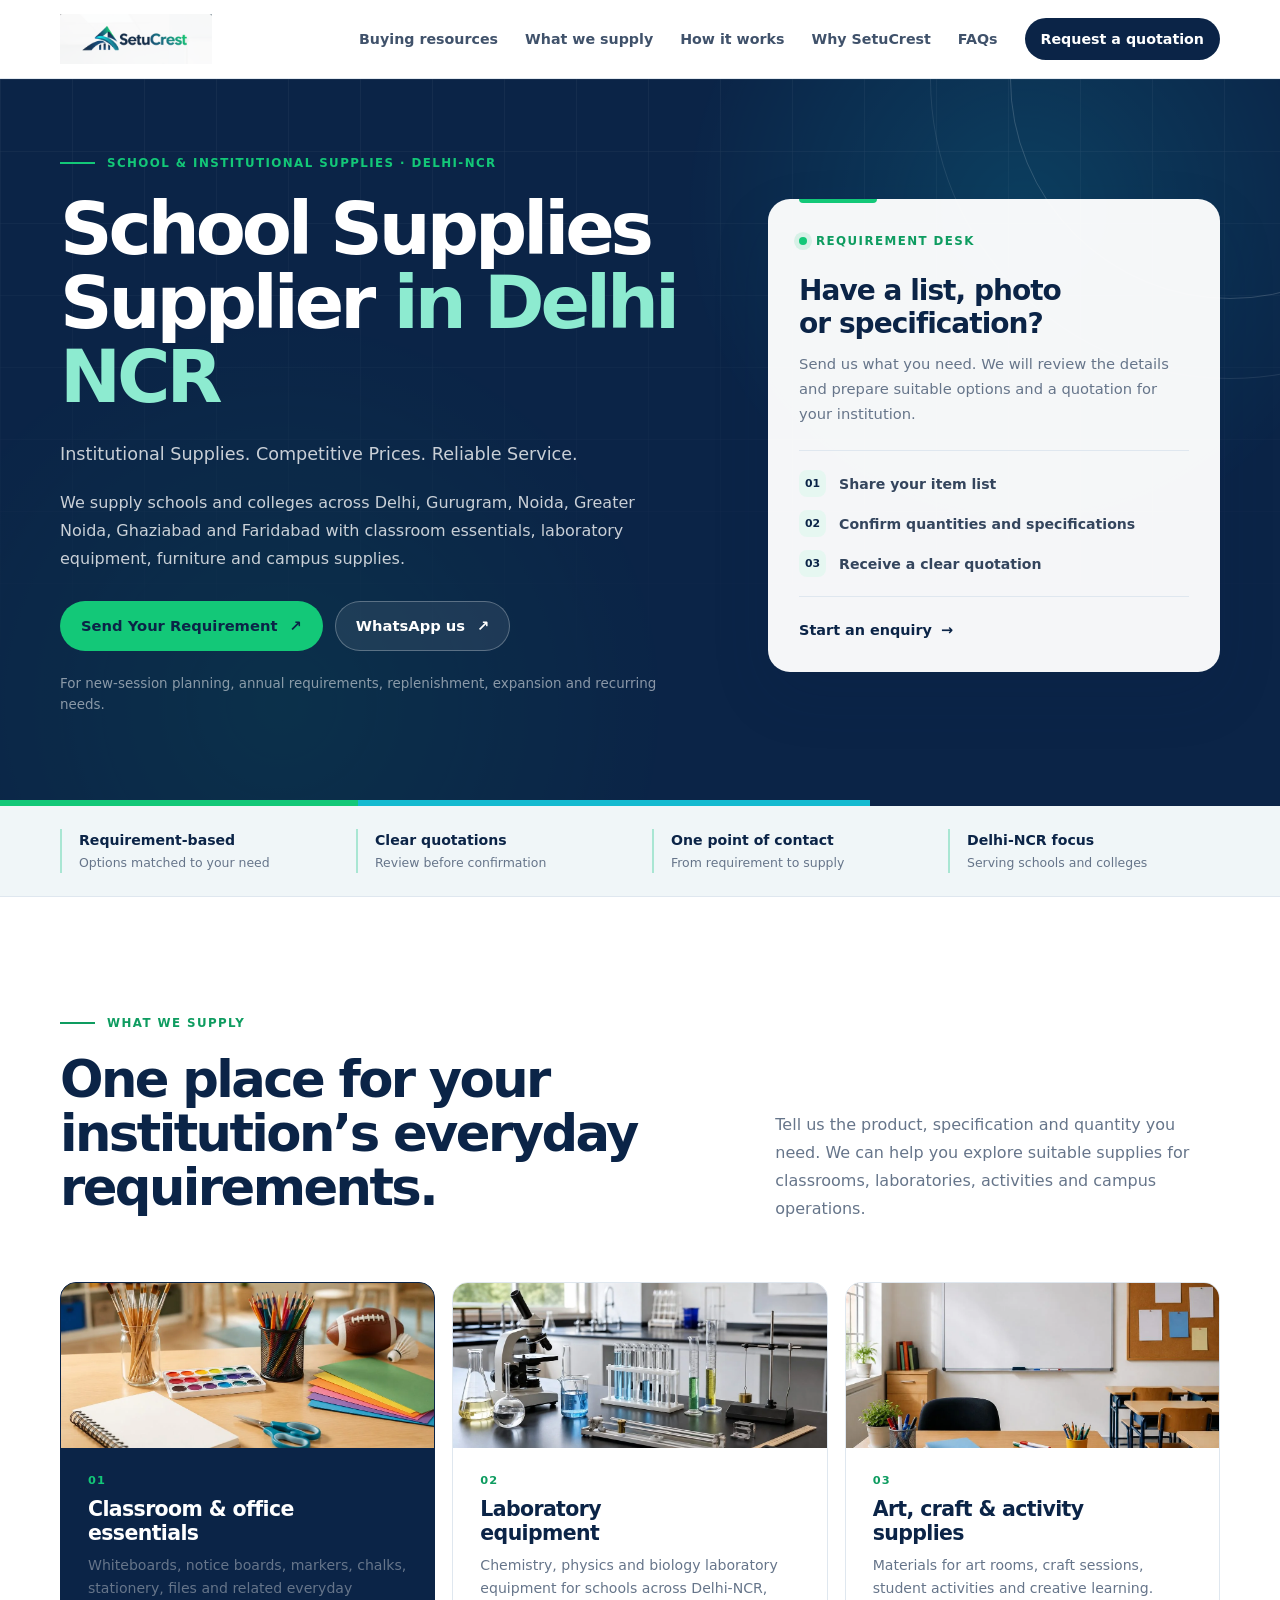
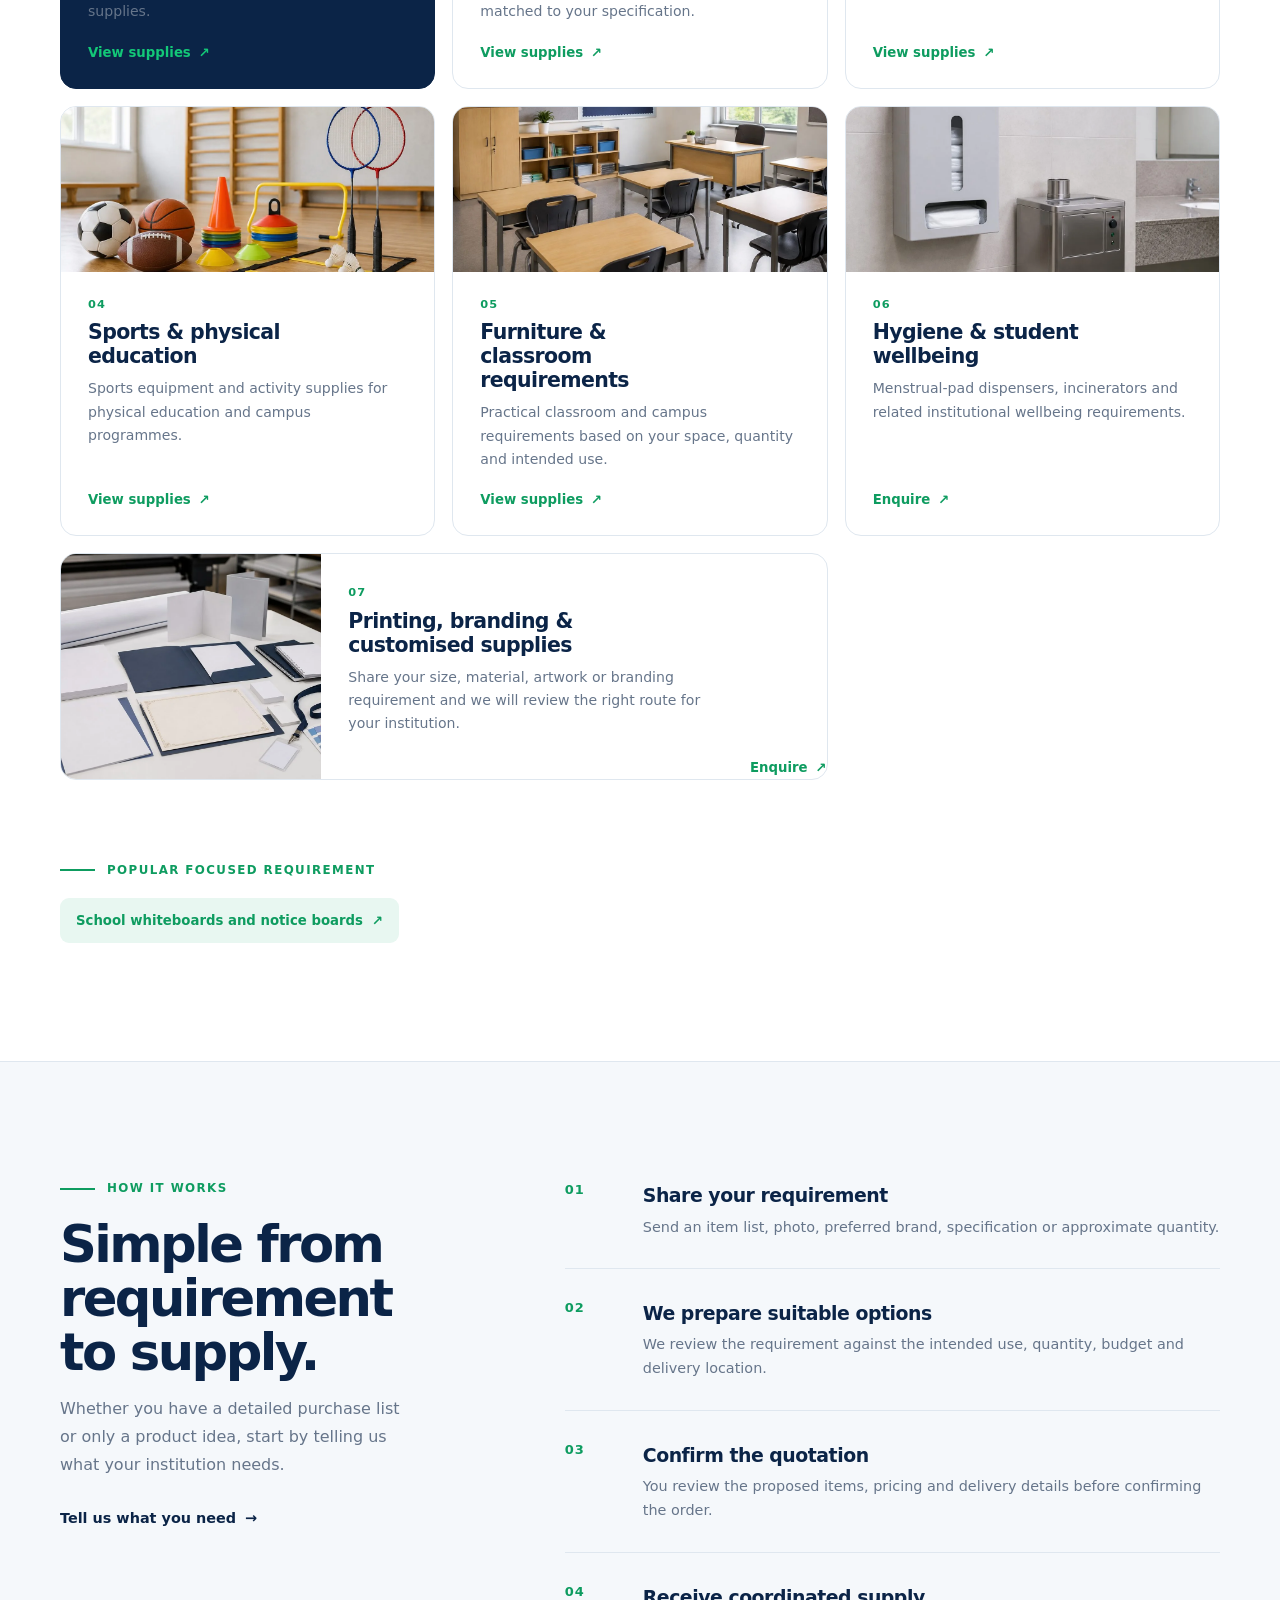
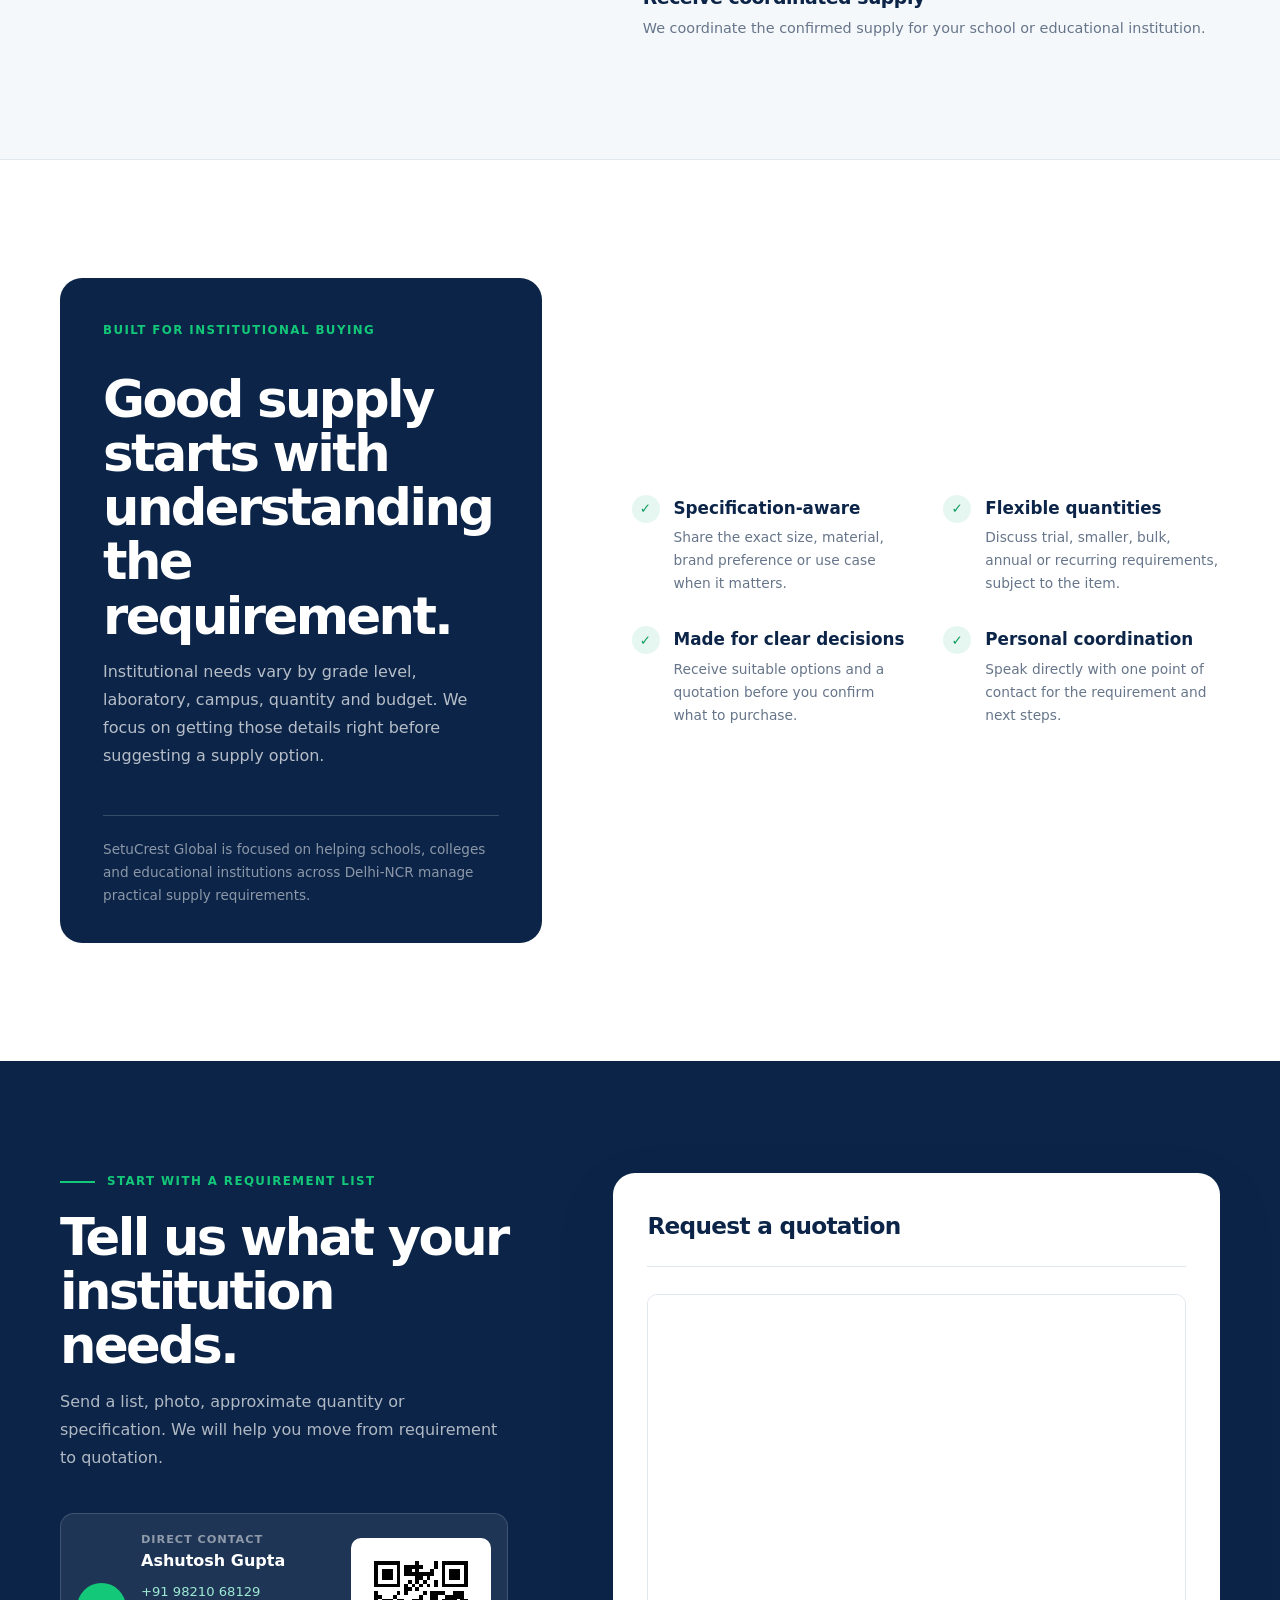
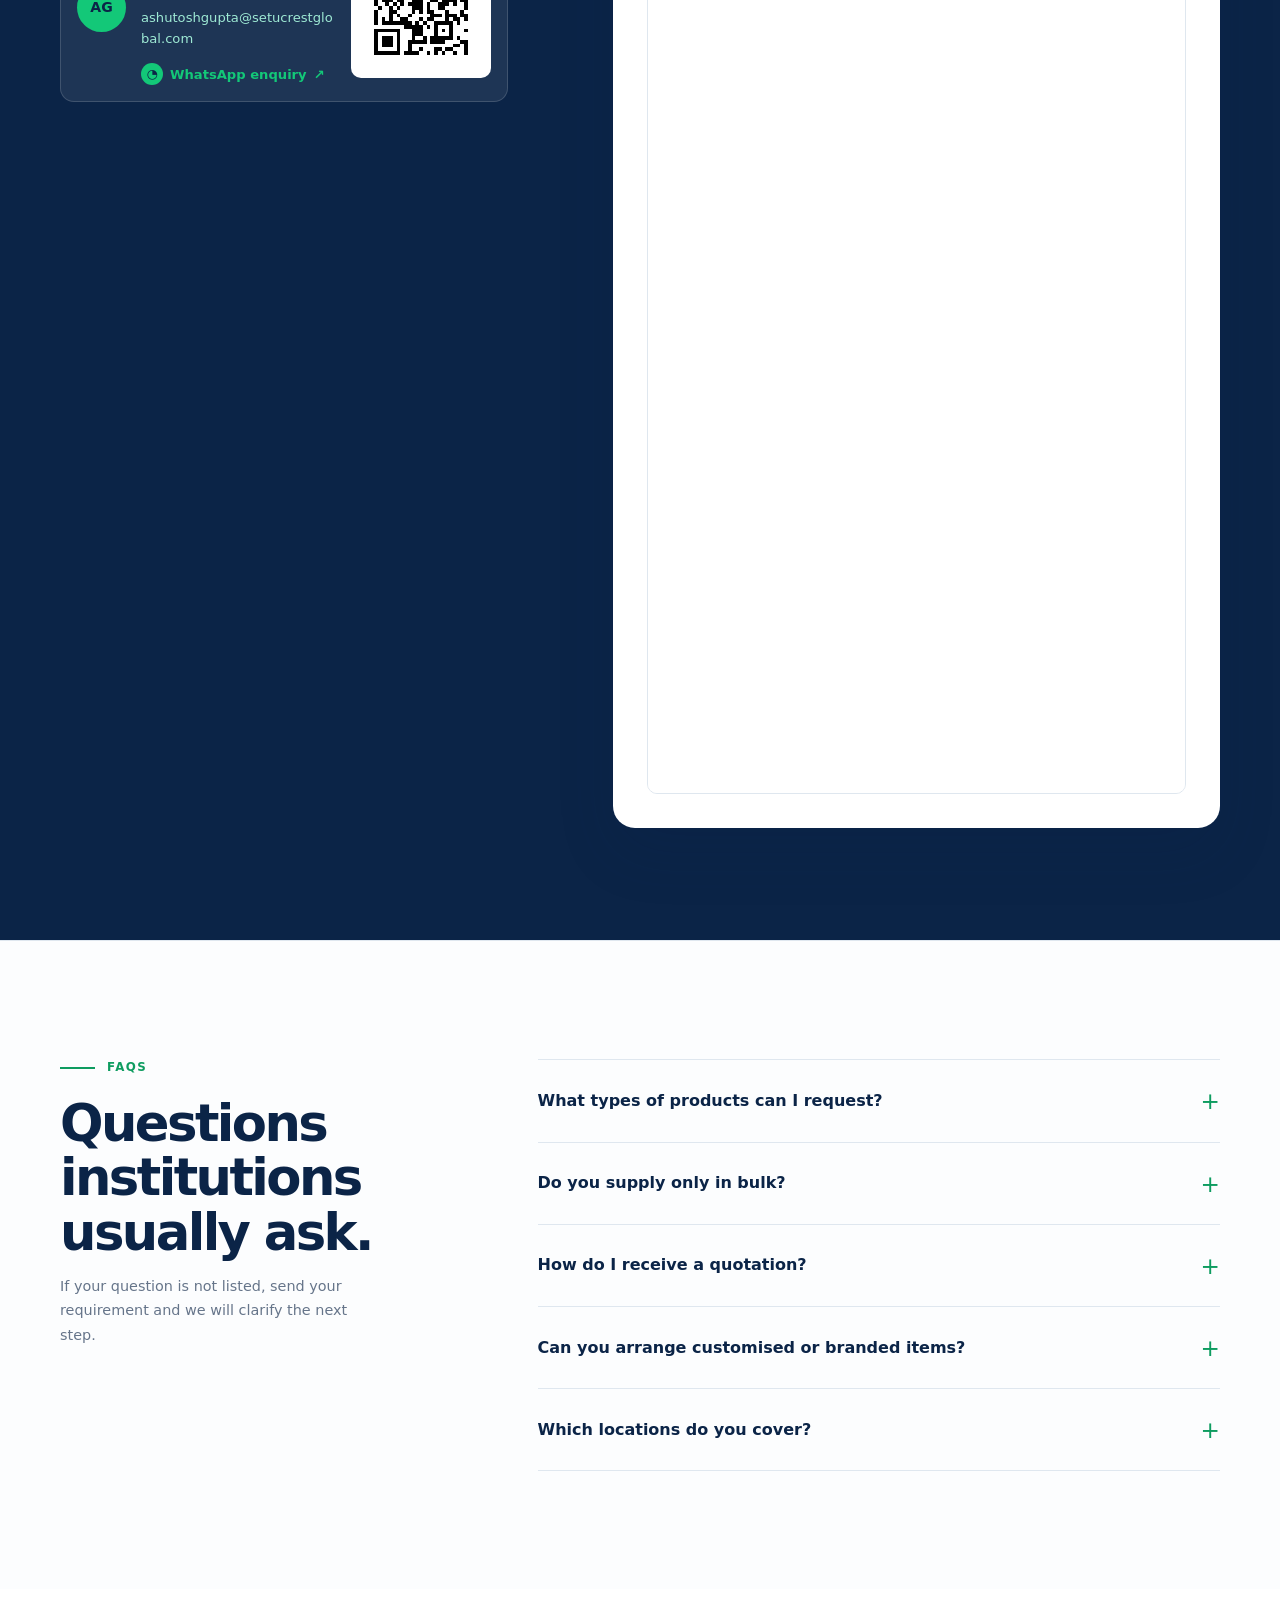
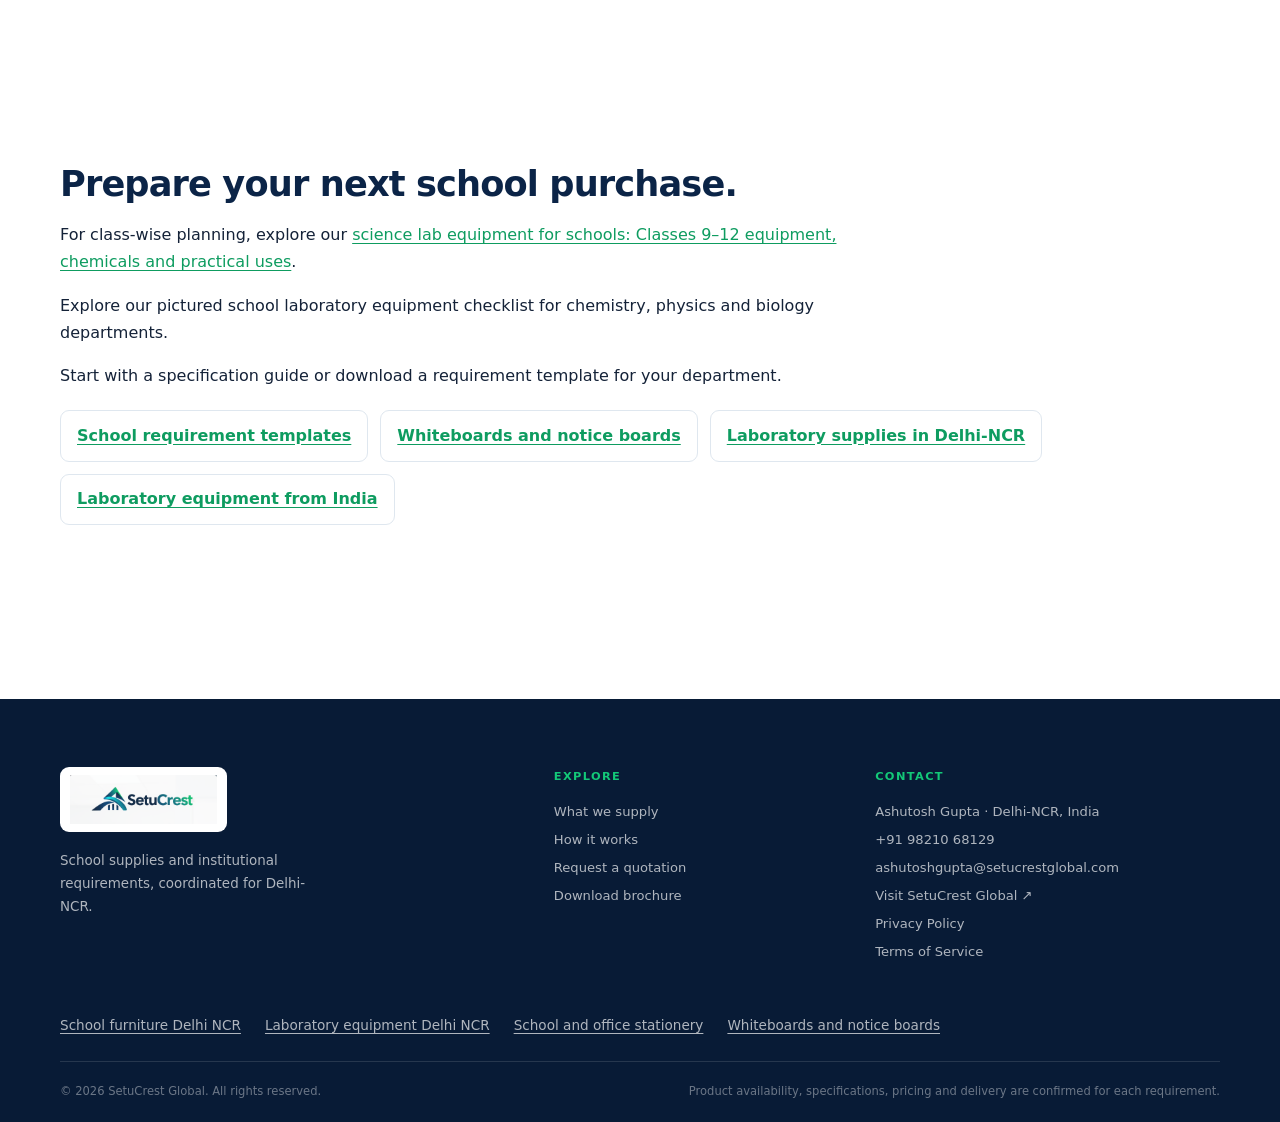
==== commit 57cccefc: "Add Class 9–12 science lab equipment and chemical planning guide" ====
--- a/index.html
+++ b/index.html
@@ -286,7 +286,7 @@
           </div>
         </div>
       </section>
-    <section class="section"><div class="container"><div class="buying-guide"><h2>Prepare your next school purchase.</h2><p><a href="/resources/school-laboratory-equipment-list/">Explore our pictured school laboratory equipment checklist</a> for chemistry, physics and biology departments.</p><p>Start with a specification guide or download a requirement template for your department.</p><div class="buying-links"><a href="/resources/">School requirement templates</a><a href="/school-whiteboards-notice-boards-delhi-ncr/">Whiteboards and notice boards</a><a href="/school-laboratory-equipment-delhi-ncr/">Laboratory supplies in Delhi-NCR</a><a href="/school-laboratory-equipment/">Laboratory equipment from India</a></div></div></div></section></main>
+    <section class="section"><div class="container"><div class="buying-guide"><h2>Prepare your next school purchase.</h2><p class="catalog-guide-link">For class-wise planning, explore our <a href="/scientific-equipment-for-schools/">science lab equipment for schools: Classes 9–12 equipment, chemicals and practical uses</a>.</p><p><a href="/resources/school-laboratory-equipment-list/">Explore our pictured school laboratory equipment checklist</a> for chemistry, physics and biology departments.</p><p>Start with a specification guide or download a requirement template for your department.</p><div class="buying-links"><a href="/resources/">School requirement templates</a><a href="/school-whiteboards-notice-boards-delhi-ncr/">Whiteboards and notice boards</a><a href="/school-laboratory-equipment-delhi-ncr/">Laboratory supplies in Delhi-NCR</a><a href="/school-laboratory-equipment/">Laboratory equipment from India</a></div></div></div></section></main>
 
     <footer class="site-footer">
       <div class="container footer-main">
